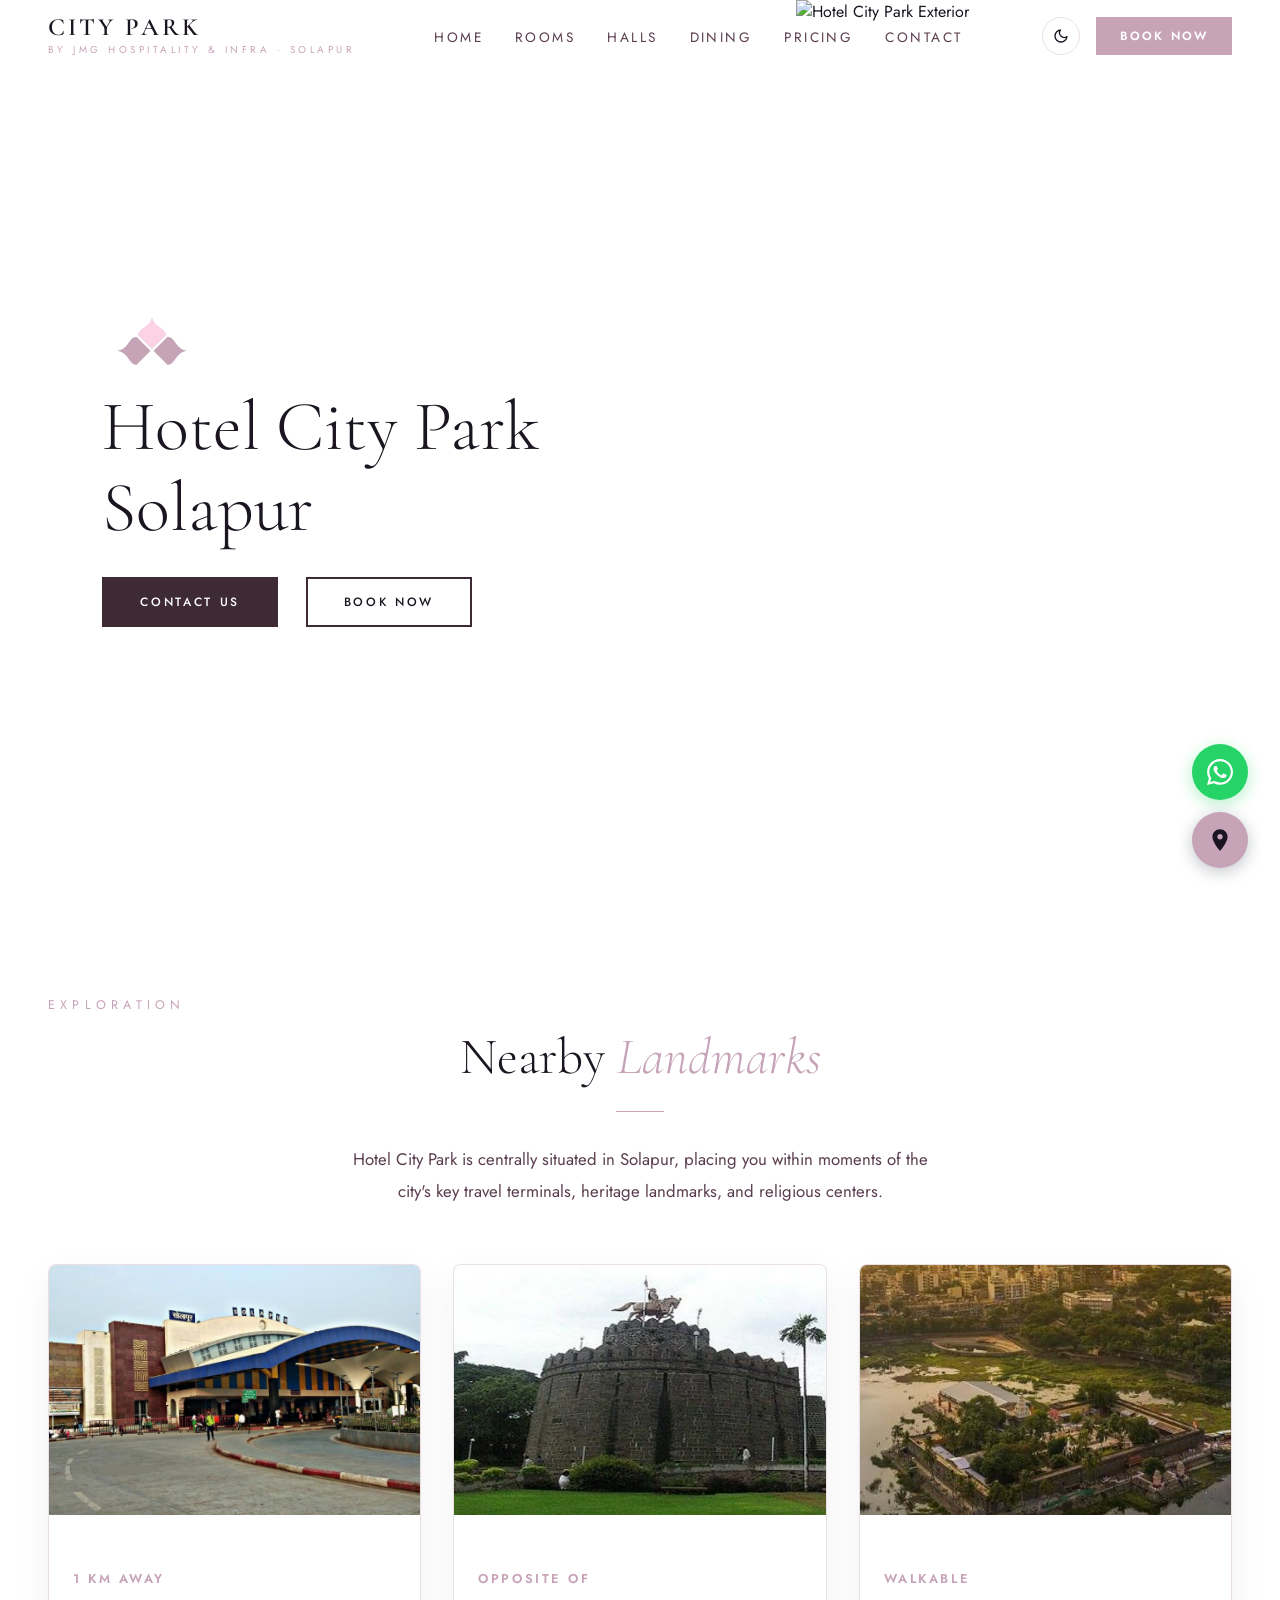
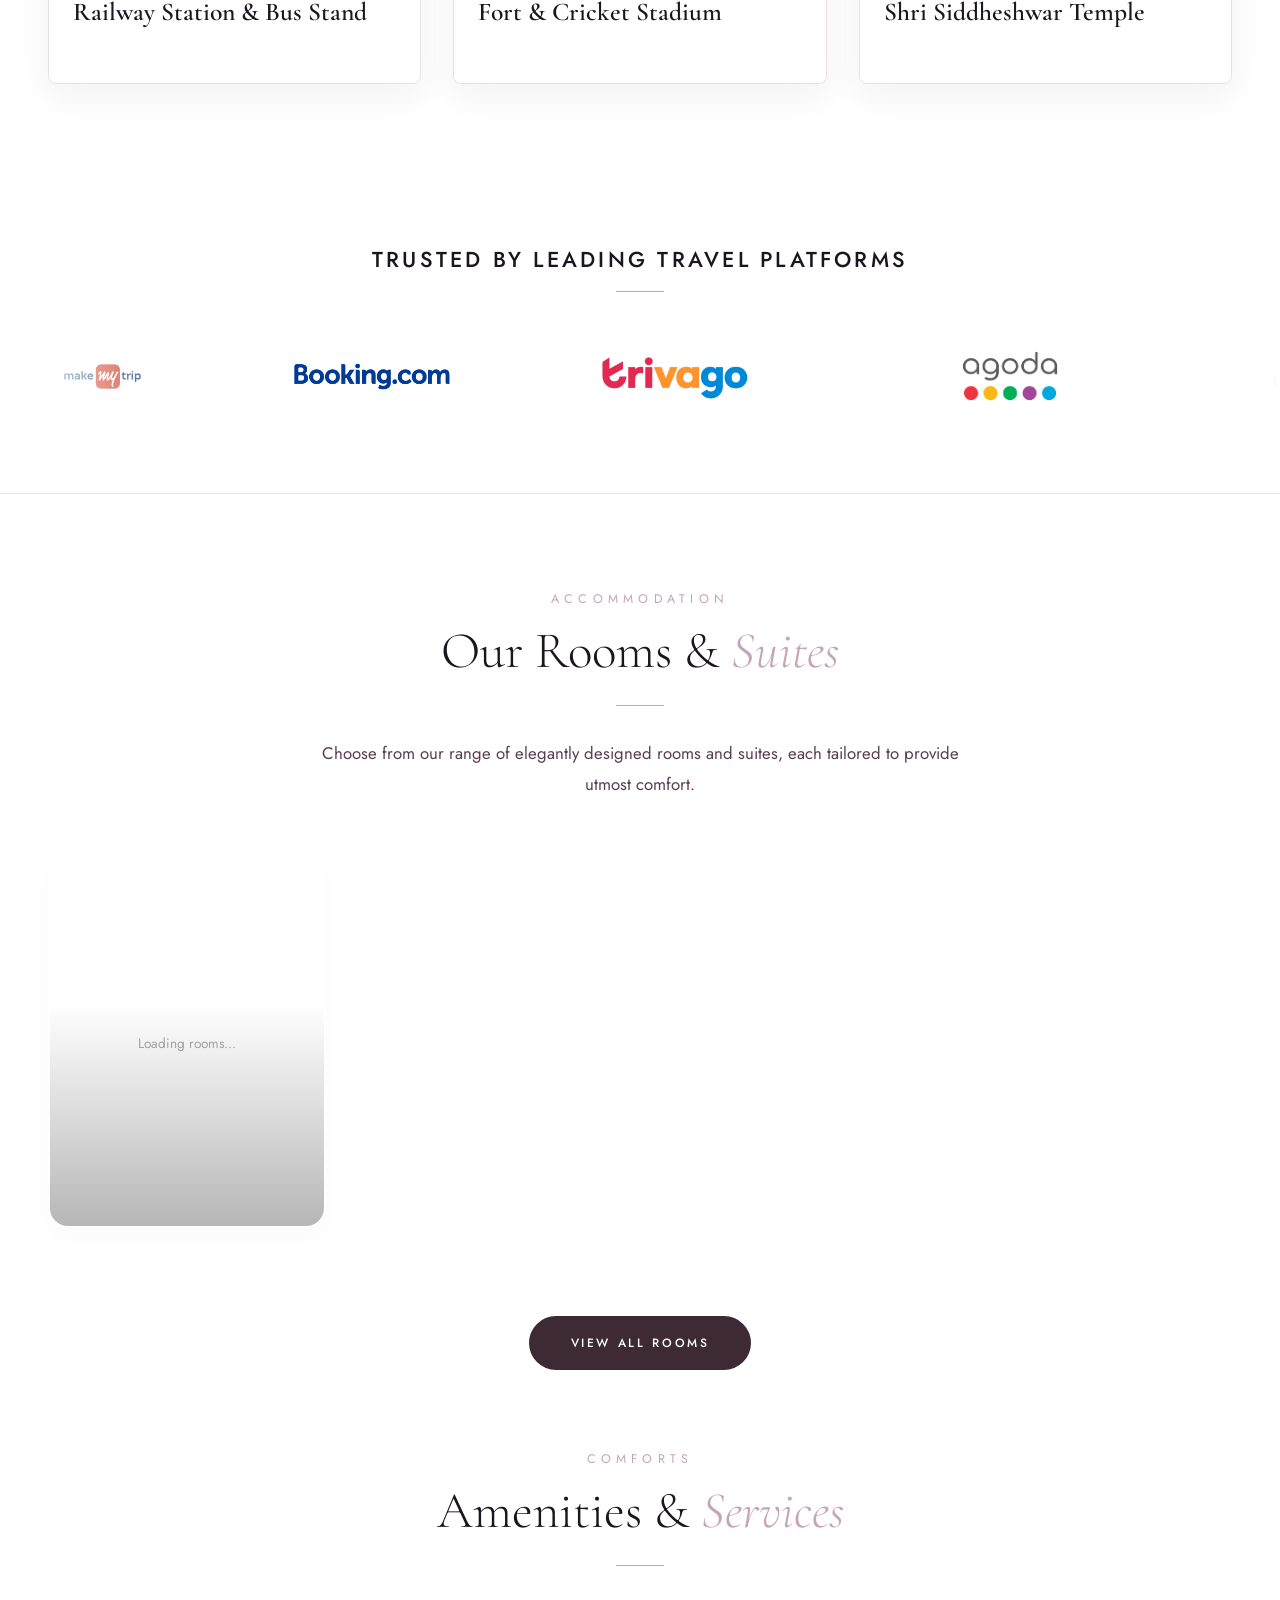
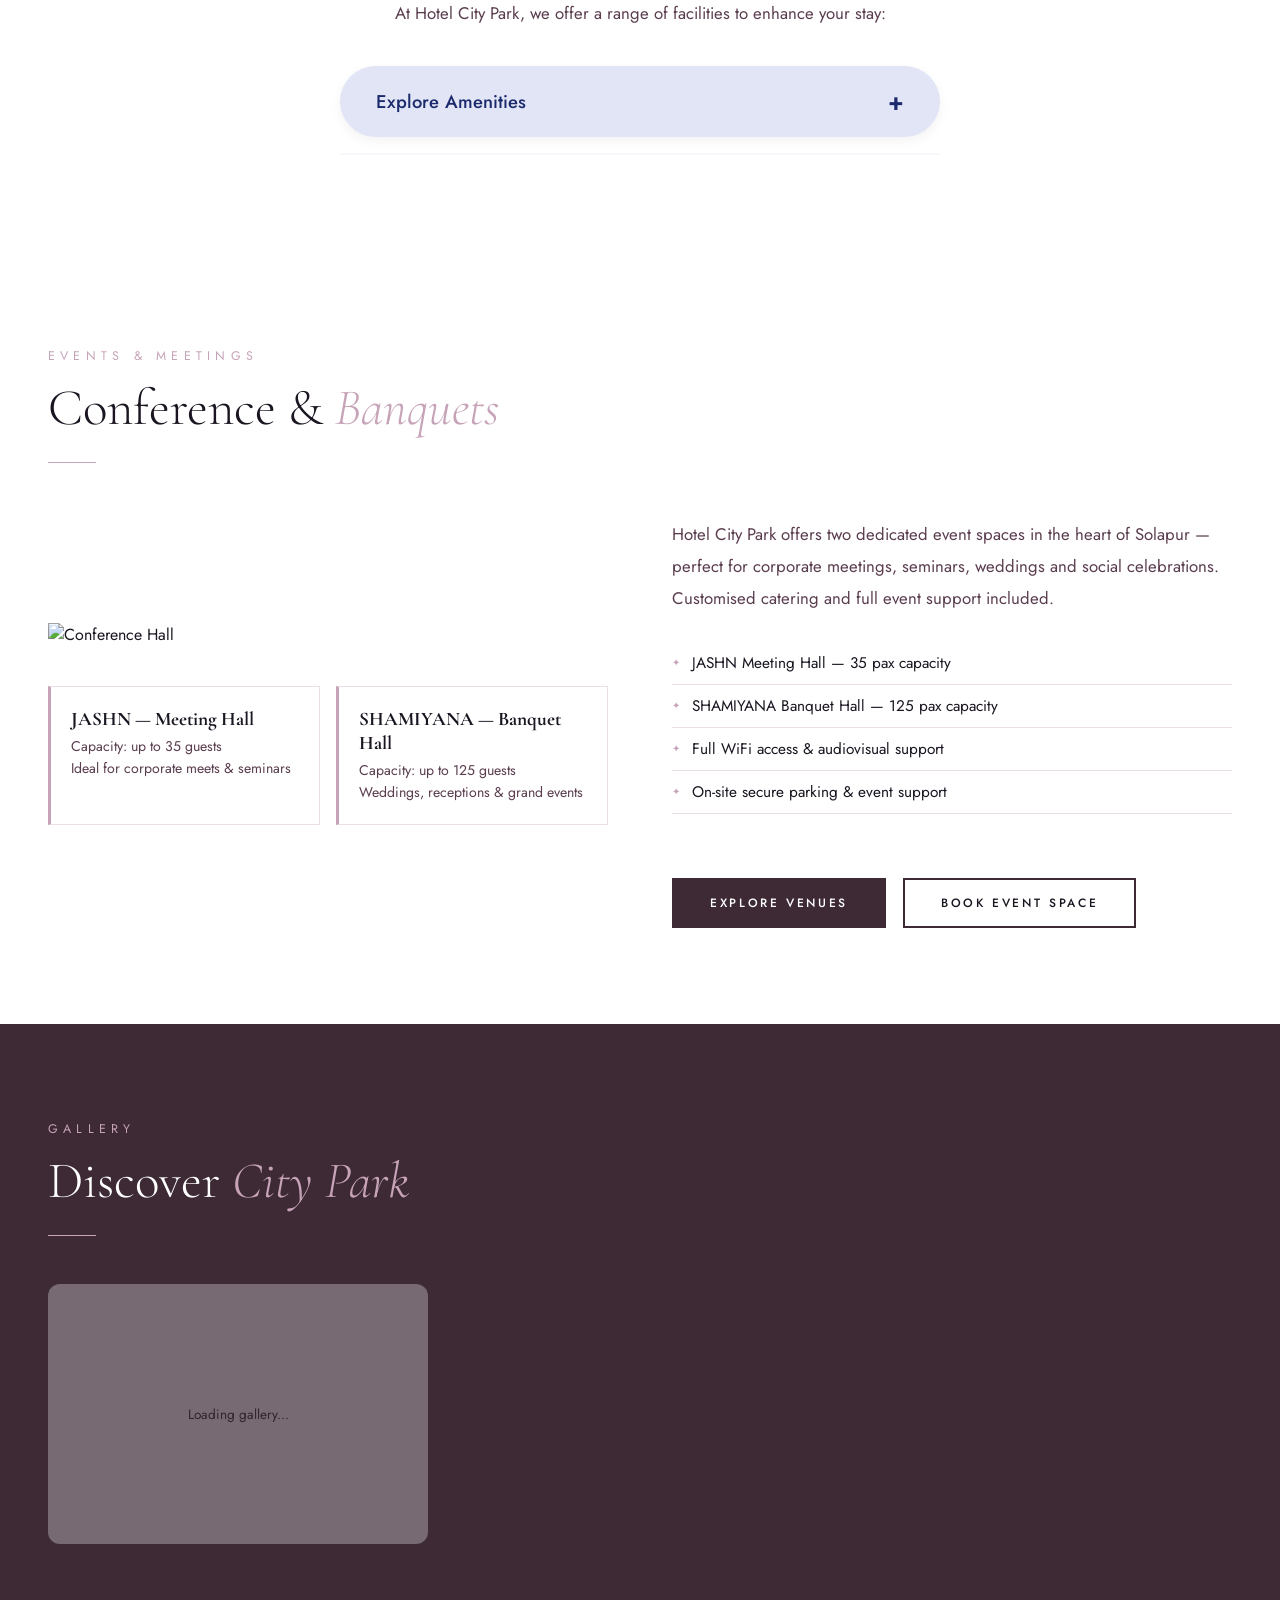
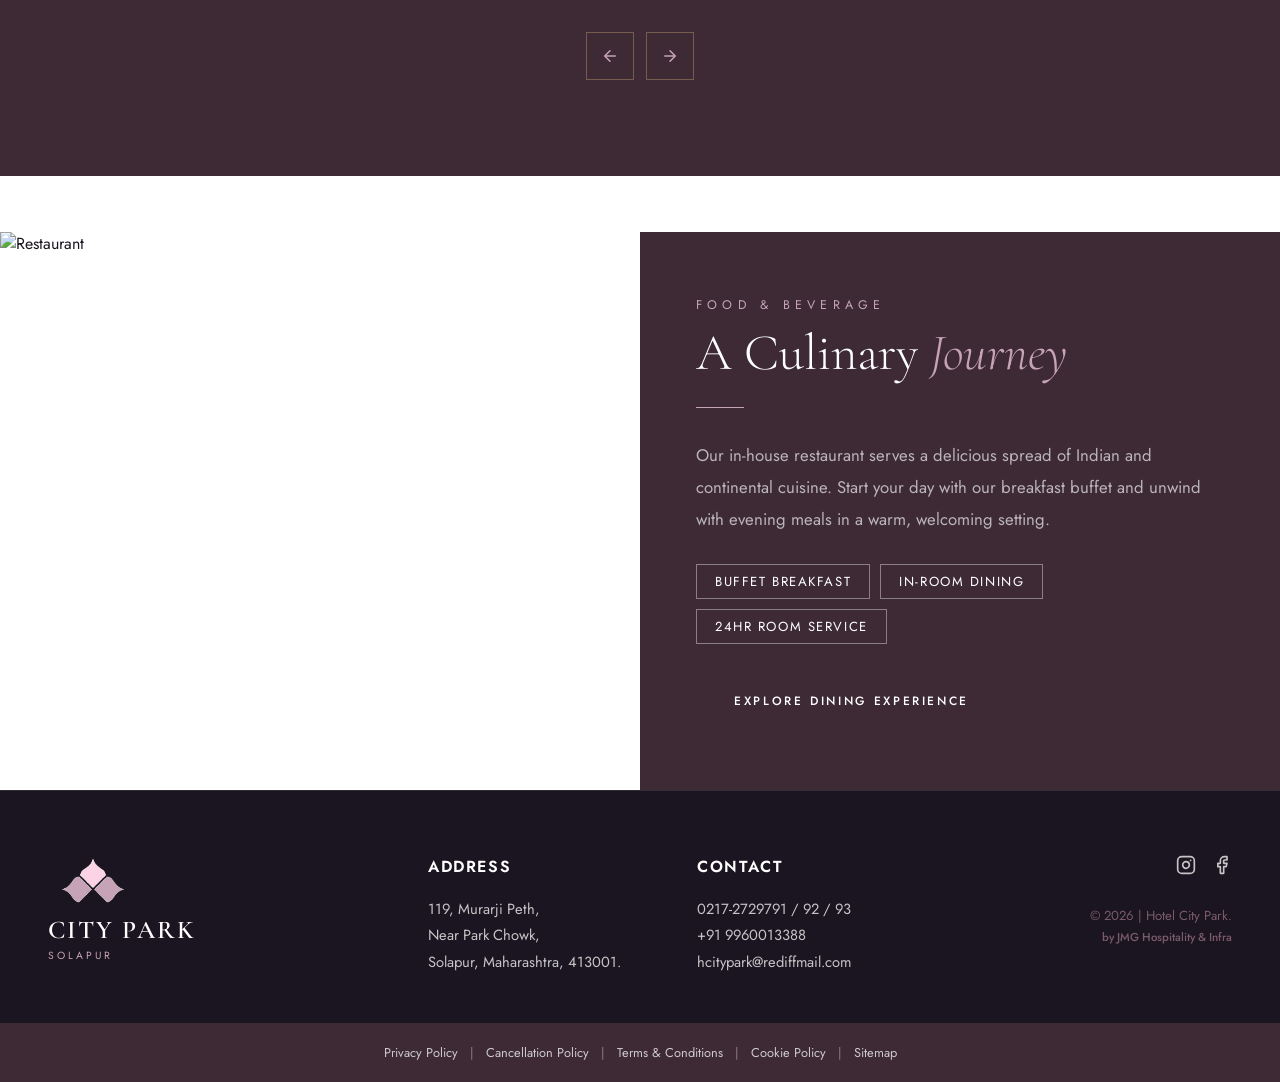
==== index.html @ d089fd65 "feat: user panel with swipe carousel, fixed aspect ratios, and 24h check-in policy" ====
<!DOCTYPE html>
<html lang="en">
<head>
<meta charset="UTF-8">
<meta name="viewport" content="width=device-width, initial-scale=1.0">
<title>Hotel City Park — Where Cozy Memory Lasts · Solapur</title>
<meta name="description" content="Welcome to Hotel City Park in Solapur. Located just 1km from Solapur Railway Station, opposite the Fort and Cricket Stadium. Premium rooms, banquets, and dining.">
<link href="https://fonts.googleapis.com/css2?family=Cormorant+Garamond:ital,wght@0,300;0,400;0,600;1,300;1,400&family=Jost:wght@300;400;500;600&display=swap" rel="stylesheet">
<link rel="stylesheet" href="style.css">
<meta name="theme-color" content="#9B3A6A">
<meta name="mobile-web-app-capable" content="yes">
<meta name="apple-mobile-web-app-capable" content="yes">
<meta name="apple-mobile-web-app-status-bar-style" content="black-translucent">
<meta name="apple-mobile-web-app-title" content="City Park">
<link rel="apple-touch-icon" href="logo.png">
<script>
  // Immediately set theme from localStorage (manual preference) or auto-detect based on time (7 PM to 5 AM dark mode)
  (function() {
    const savedTheme = localStorage.getItem('theme');
    if (savedTheme) {
      document.documentElement.setAttribute('data-theme', savedTheme);
    } else {
      const hour = new Date().getHours();
      const isNight = hour >= 19 || hour < 5;
      document.documentElement.setAttribute('data-theme', isNight ? 'dark' : 'light');
    }
  })();
</script>
</head>
<body>

<!-- PRELOADER -->
<div id="preloader">
  <div class="preloader-content">
    <h2 class="preloader-title">Welcome to Hotel City Park</h2>
    <div class="preloader-bar-wrap">
      <div class="preloader-bar" id="preloaderBar"></div>
    </div>
    <div class="preloader-percentage" id="preloaderPercentage">0%</div>
  </div>
</div>

<!-- NAVBAR -->
<nav id="navbar">
  <a href="index.html" class="nav-logo" id="logoLink">
    <span class="name">City Park</span>
    <span class="tag">by JMG Hospitality & Infra · Solapur</span>
  </a>
  <ul class="nav-links">
  <li><a href="index.html" id="navHome">Home</a></li>
  <li><a href="rooms.html" id="navRooms">Rooms</a></li>
  <li><a href="halls.html" id="navHalls">Halls</a></li>
  <li><a href="dining.html" id="navDining">Dining</a></li>
  <li><a href="pricing.html" id="navPricing">Pricing</a></li>
  <li><a href="contact.html" id="navContact">Contact</a></li>
</ul>
  <div style="display: flex; align-items: center;">
    <button id="themeToggle" class="theme-toggle-btn" aria-label="Toggle Theme">
      <svg class="sun-icon" viewBox="0 0 24 24" fill="none" stroke="currentColor" stroke-width="2" stroke-linecap="round" stroke-linejoin="round">
        <circle cx="12" cy="12" r="5"></circle>
        <line x1="12" y1="1" x2="12" y2="3"></line>
        <line x1="12" y1="21" x2="12" y2="23"></line>
        <line x1="4.22" y1="4.22" x2="5.64" y2="5.64"></line>
        <line x1="18.36" y1="18.36" x2="19.78" y2="19.78"></line>
        <line x1="1" y1="12" x2="3" y2="12"></line>
        <line x1="21" y1="12" x2="23" y2="12"></line>
        <line x1="4.22" y1="19.78" x2="5.64" y2="18.36"></line>
        <line x1="18.36" y1="5.64" x2="19.78" y2="4.22"></line>
      </svg>
      <svg class="moon-icon" viewBox="0 0 24 24" fill="none" stroke="currentColor" stroke-width="2" stroke-linecap="round" stroke-linejoin="round" style="display: none;">
        <path d="M21 12.79A9 9 0 1 1 11.21 3 7 7 0 0 0 21 12.79z"></path>
      </svg>
    </button>
    <a href="booking.html" class="nav-book" id="navBookBtn">Book Now</a>
  </div>
  <div class="hamburger" id="hamburger" onclick="toggleMobileMenu()">
    <span></span><span></span><span></span>
  </div>
</nav>

<!-- MOBILE MENU -->
<div class="mobile-menu" id="mobileMenu">
  <button class="mob-back" onclick="toggleMobileMenu()" aria-label="Close menu">
    <svg viewBox="0 0 24 24" fill="none" stroke="currentColor" stroke-width="2" stroke-linecap="round">
      <path d="M19 12H5M12 5l-7 7 7 7"/>
    </svg>
  </button>
  <a href="index.html" onclick="toggleMobileMenu()">Home</a>
  <a href="rooms.html" onclick="toggleMobileMenu()">Rooms</a>
  <a href="halls.html" onclick="toggleMobileMenu()">Halls & Banquets</a>
  <a href="rooms.html#amenities" onclick="toggleMobileMenu()">Amenities</a>
  <a href="dining.html" onclick="toggleMobileMenu()">Dining</a>

  <a href="contact.html" onclick="toggleMobileMenu()">Contact Info</a>
  <a href="booking.html" onclick="toggleMobileMenu();" style="color:var(--gold)">Book Now</a>
  
  <button id="mobileThemeToggle" class="theme-toggle-btn" aria-label="Toggle Theme" style="margin: 24px auto 0; border: 1px solid var(--border-color); color: var(--text-primary);">
    <svg class="sun-icon" viewBox="0 0 24 24" fill="none" stroke="currentColor" stroke-width="2" stroke-linecap="round" stroke-linejoin="round">
      <circle cx="12" cy="12" r="5"></circle>
      <line x1="12" y1="1" x2="12" y2="3"></line>
      <line x1="12" y1="21" x2="12" y2="23"></line>
      <line x1="4.22" y1="4.22" x2="5.64" y2="5.64"></line>
      <line x1="18.36" y1="18.36" x2="19.78" y2="19.78"></line>
      <line x1="1" y1="12" x2="3" y2="12"></line>
      <line x1="21" y1="12" x2="23" y2="12"></line>
      <line x1="4.22" y1="19.78" x2="5.64" y2="18.36"></line>
      <line x1="18.36" y1="5.64" x2="19.78" y2="4.22"></line>
    </svg>
    <svg class="moon-icon" viewBox="0 0 24 24" fill="none" stroke="currentColor" stroke-width="2" stroke-linecap="round" stroke-linejoin="round" style="display: none;">
      <path d="M21 12.79A9 9 0 1 1 11.21 3 7 7 0 0 0 21 12.79z"></path>
    </svg>
  </button>
</div>

<!-- HERO SPLIT -->
<section class="hero-split" id="home">
  <div class="hero-split-left">
    <div class="hero-split-content">
      <img src="logo.png" alt="Hotel City Park Logo" class="hero-logo-img">
      <h1 class="hero-title">Hotel City Park Solapur</h1>
      <div class="hero-mobile-img-wrap">
        <img id="heroMobileImage" src="cityparkday.png" alt="Hotel City Park Exterior" class="hero-mobile-img">
      </div>
      <div class="hero-split-actions">
        <a href="contact.html" class="btn-primary">Contact Us</a>
        <a href="booking.html" class="btn-outline">Book Now</a>
      </div>
    </div>
  </div>
  <div class="hero-split-right">
    <div class="hero-image-container">
      <img id="heroImage" src="cityparkday.png" alt="Hotel City Park Exterior" class="hero-img">
    </div>
  </div>
</section>

<!-- NEARBY LANDMARKS SECTION -->
<section class="section landmark-section" id="landmarks">
  <div class="section-inner">
    <p class="sec-label">Exploration</p>
    <h2 class="sec-title" style="text-align: center;">Nearby <em>Landmarks</em></h2>
    <div class="sec-divider" style="margin: 24px auto 32px;"></div>
    <p class="sec-desc" style="margin: 0 auto; text-align: center; max-width: 600px;">Hotel City Park is centrally situated in Solapur, placing you within moments of the city's key travel terminals, heritage landmarks, and religious centers.</p>
    
    <div class="slider-container">
      <div class="landmark-track" id="landmarkTrack">
        <!-- Card 1: Railway Station -->
        <div class="landmark-slide prev">
          <img src="railwaystation.jpg" alt="Solapur Railway Station & Bus Stand">
          <div class="landmark-info">
            <span class="landmark-distance">1 km away</span>
            <h3 class="landmark-title">Railway Station & Bus Stand</h3>
          </div>
        </div>
        
        <!-- Card 2: Fort & Cricket Stadium (Center Active) -->
        <div class="landmark-slide active">
          <img src="fort.jpg" alt="Solapur Fort & Cricket Stadium">
          <div class="landmark-info">
            <span class="landmark-distance">Opposite of</span>
            <h3 class="landmark-title">Fort & Cricket Stadium</h3>
          </div>
        </div>
        
        <!-- Card 3: Shri Siddheshwar Temple -->
        <div class="landmark-slide next">
          <img src="temple.jpg" alt="Shri Siddheshwar Temple">
          <div class="landmark-info">
            <span class="landmark-distance">Walkable</span>
            <h3 class="landmark-title">Shri Siddheshwar Temple</h3>
          </div>
        </div>
      </div>
    </div>
    
    <!-- Navigation Controls -->
    <div class="slider-controls">
      <button class="slider-control-btn" id="prevLandmark" aria-label="Previous Landmark">
        <svg viewBox="0 0 24 24"><path d="M15 19l-7-7 7-7"/></svg>
      </button>
      <button class="slider-control-btn" id="nextLandmark" aria-label="Next Landmark">
        <svg viewBox="0 0 24 24"><path d="M9 5l7 7-7 7"/></svg>
      </button>
    </div>
  </div>
</section>

<!-- HIGHLY RATED PLATFORMS MARQUEE -->
<section class="section ratings-section" style="background: var(--bg-primary); padding: 64px 0; border-bottom: 1px solid var(--border-color); overflow: hidden;">
  <div style="text-align: center; margin-bottom: 32px; padding: 0 24px;">
    <h2 style="font-family: 'Jost', sans-serif; font-size: 1.35rem; font-weight: 500; letter-spacing: 0.15em; text-transform: uppercase; color: var(--text-primary);">Trusted by Leading Travel Platforms</h2>
    <div style="width: 48px; height: 1px; background: var(--gold); margin: 16px auto 0;"></div>
  </div>
  
  <div class="logo-marquee">
    <div class="logo-marquee-track">
      <!-- Original Set -->
      <div class="logo-slide"><img src="makemytrip.png" alt="MakeMyTrip"></div>
      <div class="logo-slide"><img src="bookingcomlogo.jpg" alt="Booking.com"></div>
      <div class="logo-slide"><img src="Trivago.jpg" alt="Trivago"></div>
      <div class="logo-slide"><img src="agodalogo.jpg" alt="Agoda.com"></div>
      <div class="logo-slide"><img src="easemytriplogo.png" alt="EaseMyTrip"></div>
      <div class="logo-slide"><img src="Justdial.png" alt="JustDial"></div>
      <div class="logo-slide"><img src="tripadvisorlogo.jpg" alt="Trip Advisor"></div>
      <div class="logo-slide"><img src="guestreservationslogo.png" alt="Guest Reservations"></div>
      
      <!-- Duplicate Set for Seamless Loop -->
      <div class="logo-slide"><img src="makemytrip.png" alt="MakeMyTrip"></div>
      <div class="logo-slide"><img src="bookingcomlogo.jpg" alt="Booking.com"></div>
      <div class="logo-slide"><img src="Trivago.jpg" alt="Trivago"></div>
      <div class="logo-slide"><img src="agodalogo.jpg" alt="Agoda.com"></div>
      <div class="logo-slide"><img src="easemytriplogo.png" alt="EaseMyTrip"></div>
      <div class="logo-slide"><img src="Justdial.png" alt="JustDial"></div>
      <div class="logo-slide"><img src="tripadvisorlogo.jpg" alt="Trip Advisor"></div>
      <div class="logo-slide"><img src="guestreservationslogo.png" alt="Guest Reservations"></div>
    </div>
  </div>
</section>

<!-- ROOMS TEASER -->
<section class="section" id="rooms" style="background: var(--bg-secondary);">
  <div class="section-inner">
    <p class="sec-label" style="text-align: center;">Accommodation</p>
    <h2 class="sec-title" style="text-align: center;">Our Rooms & <em>Suites</em></h2>
    <div class="sec-divider" style="margin: 24px auto 32px;"></div>
    <p class="sec-desc" style="margin: 0 auto 56px; text-align: center; max-width: 650px;">Choose from our range of elegantly designed rooms and suites, each tailored to provide utmost comfort.</p>

    <div class="rooms-grid" id="homeRoomsGrid">
      <!-- loaded from Supabase via admin panel -->
      <div class="video-room-card" style="pointer-events:none;opacity:.4">
        <div class="video-room-card-inner" style="background:var(--bg-secondary);display:flex;align-items:center;justify-content:center">
          <div style="color:var(--text-muted);font-size:.85rem">Loading rooms...</div>
        </div>
      </div>
    </div>

    <!-- View All Button -->
    <div style="text-align: center; margin-top: 56px; margin-bottom: 72px;">
      <a href="rooms.html" class="btn-primary" id="viewRoomsBtn" style="border-radius: 50px; padding: 16px 40px;">View All Rooms</a>
    </div>

    <!-- AMENITIES & SERVICES ACCORDION -->
    <div class="amenities-accordion-wrap" style="margin-top: 80px;">
      <p class="sec-label" style="text-align: center;">Comforts</p>
      <h2 class="sec-title" style="text-align: center;">Amenities & <em>Services</em></h2>
      <div class="sec-divider" style="margin: 24px auto 32px;"></div>
      <p class="sec-desc" style="margin: 0 auto 36px; text-align: center; max-width: 600px;">At Hotel City Park, we offer a range of facilities to enhance your stay:</p>
      
      <!-- Accordion Pill Header -->
      <div class="amenities-accordion-header" id="amenitiesAccordionHeader">
        <span>Explore Amenities</span>
        <span class="accordion-icon" id="accordionIcon">+</span>
      </div>
      
      <!-- Accordion Expanded Panel -->
      <div class="amenities-accordion-panel" id="amenitiesAccordionPanel">
        <div class="amenities-list-grid">
          <div class="amenity-list-item">
            <span class="amenity-bullet">•</span> Free High-Speed Wi-Fi
          </div>
          <div class="amenity-list-item">
            <span class="amenity-bullet">•</span> Business Center & Meeting Rooms
          </div>
          <div class="amenity-list-item">
            <span class="amenity-bullet">•</span> In-Room Dining & Room Service
          </div>
          <div class="amenity-list-item">
            <span class="amenity-bullet">•</span> Concierge & Travel Desk
          </div>
          <div class="amenity-list-item">
            <span class="amenity-bullet">•</span> Valet & Secure Parking
          </div>
          <div class="amenity-list-item">
            <span class="amenity-bullet">•</span> Professional Laundry Service
          </div>
          <div class="amenity-list-item">
            <span class="amenity-bullet">•</span> Accessibility Features
          </div>
          <div class="amenity-list-item">
            <span class="amenity-bullet">•</span> Private Luxury Bathrooms
          </div>
        </div>
      </div>
    </div>

  </div>
</section>

<!-- CONFERENCE TEASER -->
<section class="section conference-section" id="conference">
  <div class="section-inner">
    <p class="sec-label">Events & Meetings</p>
    <h2 class="sec-title">Conference & <em>Banquets</em></h2>
    <div class="sec-divider"></div>
    <div class="conference-layout">
      <div class="conf-image-wrap">
        <img src="https://images.unsplash.com/photo-1587825140708-dfaf72ae4b04?w=900&q=80" alt="Conference Hall" loading="lazy">
        <div class="conf-cards">
          <div class="conf-card">
            <h4>JASHN — Meeting Hall</h4>
            <p>Capacity: up to 35 guests<br>Ideal for corporate meets & seminars</p>
          </div>
          <div class="conf-card">
            <h4>SHAMIYANA — Banquet Hall</h4>
            <p>Capacity: up to 125 guests<br>Weddings, receptions & grand events</p>
          </div>
        </div>
      </div>
      <div>
        <p class="sec-desc">Hotel City Park offers two dedicated event spaces in the heart of Solapur — perfect for corporate meetings, seminars, weddings and social celebrations. Customised catering and full event support included.</p>
        <ul class="conf-features" style="margin-bottom: 32px;">
          <li>JASHN Meeting Hall — 35 pax capacity</li>
          <li>SHAMIYANA Banquet Hall — 125 pax capacity</li>
          <li>Full WiFi access & audiovisual support</li>
          <li>On-site secure parking & event support</li>
        </ul>
        <a href="halls.html" class="btn-primary" id="exploreVenuesBtn">Explore Venues</a>
        <a href="halls.html" class="btn-outline" id="bookEventBtn">Book Event Space</a>
      </div>
    </div>
  </div>
</section>

<!-- AMENITIES SHIFTED TO ACCORDION UNDER ROOMS -->

<!-- GALLERY -->
<section class="gallery-section" id="gallery">
  <div class="gallery-header">
    <p class="sec-label">Gallery</p>
    <h2 class="sec-title">Discover <em>City Park</em></h2>
    <div class="sec-divider"></div>
  </div>
  <div class="gallery-scroll-wrap">
    <div class="gallery-track" id="galleryTrack">
      <!-- loaded dynamically from Supabase gallery table -->
      <div class="gal-item" style="opacity:.3">
        <div style="width:380px;height:260px;background:var(--bg-secondary);border-radius:12px;display:flex;align-items:center;justify-content:center;color:var(--text-muted);font-size:.85rem">Loading gallery...</div>
      </div>
    </div>
    <div class="gallery-arrows">
      <button class="gal-arrow" onclick="scrollGallery(-1)" aria-label="Previous">
        <svg viewBox="0 0 24 24" fill="none" stroke="currentColor" stroke-width="2" stroke-linecap="round"><path d="M19 12H5M12 5l-7 7 7 7"/></svg>
      </button>
      <button class="gal-arrow" onclick="scrollGallery(1)" aria-label="Next">
        <svg viewBox="0 0 24 24" fill="none" stroke="currentColor" stroke-width="2" stroke-linecap="round"><path d="M5 12h14M12 5l7 7-7 7"/></svg>
      </button>
    </div>
  </div>
</section>

<!-- DINING TEASER -->
<section id="dining">
  <div class="dining-layout">
    <div class="dining-img">
      <img src="https://images.unsplash.com/photo-1414235077428-338989a2e8c0?w=900&q=80" alt="Restaurant" loading="lazy">
    </div>
    <div class="dining-content">
      <p class="sec-label">Food & Beverage</p>
      <h2 class="sec-title">A Culinary <em>Journey</em></h2>
      <div class="sec-divider"></div>
      <p class="sec-desc">Our in-house restaurant serves a delicious spread of Indian and continental cuisine. Start your day with our breakfast buffet and unwind with evening meals in a warm, welcoming setting.</p>
      <div class="dining-tags">
        <span class="dining-tag">Buffet Breakfast</span>
        <span class="dining-tag">In-Room Dining</span>
        <span class="dining-tag">24hr Room Service</span>
      </div>
      <a href="dining.html" class="btn-primary" style="margin-top:32px;" id="exploreDiningBtn">Explore Dining Experience</a>
    </div>
  </div>
</section>



<!-- FOOTER -->
<!-- FOOTER -->
<footer>
  <div class="footer-container">
    <div class="footer-row-main">
      <!-- Logo Column -->
      <div class="footer-brand-col">
        <img src="logo.png" alt="Hotel City Park Logo" class="footer-logo-img">
        <span class="footer-logo-name">City Park</span>
        <span class="footer-logo-tag">SOLAPUR</span>
      </div>
      
      <!-- Address Column -->
      <div class="footer-info-col">
        <h3>Address</h3>
        <p>119, Murarji Peth,<br>Near Park Chowk,<br>Solapur, Maharashtra, 413001.</p>
      </div>
      
      <!-- Contact Column -->
      <div class="footer-info-col">
        <h3>Contact</h3>
        <p>
          <a href="tel:02172729791">0217-2729791 / 92 / 93</a><br>
          <a href="tel:+919960013388">+91 9960013388</a><br>
          <a href="mailto:hcitypark@rediffmail.com">hcitypark@rediffmail.com</a>
        </p>
      </div>
      
      <!-- Right/Social Column -->
      <div class="footer-right-col">
        <div class="footer-social-icons">
          <a href="https://www.instagram.com/hotelcityparksolapur?igsh=MXNwM3JnaHRsOGc4cQ==" target="_blank" rel="noopener noreferrer" aria-label="Instagram">
            <svg viewBox="0 0 24 24" fill="none" stroke="currentColor" stroke-width="2" stroke-linecap="round" stroke-linejoin="round"><rect x="2" y="2" width="20" height="20" rx="5" ry="5"></rect><path d="M16 11.37A4 4 0 1 1 12.63 8 4 4 0 0 1 16 11.37z"></path><line x1="17.5" y1="6.5" x2="17.51" y2="6.5"></line></svg>
          </a>
          <a href="#" aria-label="Facebook">
            <svg viewBox="0 0 24 24" fill="none" stroke="currentColor" stroke-width="2" stroke-linecap="round" stroke-linejoin="round"><path d="M18 2h-3a5 5 0 0 0-5 5v3H7v4h3v8h4v-8h3l1-4h-4V7a1 1 0 0 1 1-1h3z"></path></svg>
          </a>
        </div>
        <div class="footer-copyright">
          © 2026 | Hotel City Park.<br>
          <span style="font-size: 0.72rem; color: var(--muted); font-weight: 500;">by JMG Hospitality & Infra</span>
        </div>
      </div>
    </div>
  </div>
  
  <!-- Bottom Strip -->
  <div class="footer-strip">
    <div class="footer-strip-links">
      <a href="#">Privacy Policy</a> | 
      <a href="pricing.html#pricing-details">Cancellation Policy</a> | 
      <a href="#">Terms & Conditions</a> | 
      <a href="#">Cookie Policy</a> | 
      <a href="#">Sitemap</a>
    </div>
  </div>
</footer>

<script>
  // â”€â”€ PRELOADER IMAGE TRACKING â”€â”€
  document.addEventListener("DOMContentLoaded", () => {
    const images = [];
    
    // 1. Grab slide background images (from style rules or inline, here slide-1..4 are computed)
    const slides = document.querySelectorAll('.hero-slide');
    slides.forEach(slide => {
      const style = window.getComputedStyle(slide);
      const bg = style.backgroundImage;
      if (bg && bg !== 'none') {
        const url = bg.replace(/url\(['"]?(.*?)['"]?\)/, '$1');
        images.push(url);
      }
    });

    // 2. Grab standard HTML images
    const imgTags = document.querySelectorAll('img');
    imgTags.forEach(img => {
      if (img.src) {
        images.push(img.src);
      }
    });

    // Unique list
    const uniqueImages = [...new Set(images)];
    const total = uniqueImages.length;
    let loaded = 0;
    
    const preloader = document.getElementById('preloader');
    const bar = document.getElementById('preloaderBar');
    const percentText = document.getElementById('preloaderPercentage');

    function updateProgress() {
      loaded++;
      const percentage = Math.min(Math.round((loaded / total) * 100), 100);
      bar.style.width = `${percentage}%`;
      percentText.textContent = `${percentage}%`;

      if (loaded >= total) {
        finishLoading();
      }
    }

    function finishLoading() {
      bar.style.width = '100%';
      percentText.textContent = '100%';
      setTimeout(() => {
        preloader.classList.add('fade-out');
        // Trigger hero content animation
        const heroContent = document.querySelector('.hero-content');
        if (heroContent) {
          heroContent.style.opacity = '1';
          heroContent.style.transform = 'translateY(0)';
          heroContent.style.transition = 'opacity 1s ease 0.2s, transform 1s ease 0.2s';
        }
      }, 400);
    }

    if (total === 0) {
      finishLoading();
    } else {
      uniqueImages.forEach(src => {
        const img = new Image();
        img.onload = updateProgress;
        img.onerror = updateProgress; // count failed images to prevent blocking
        img.src = src;
      });
    }

    // Fallback in case of slow connections
    setTimeout(() => {
      if (!preloader.classList.contains('fade-out')) {
        finishLoading();
      }
    }, 5000);
  });

  // â”€â”€ GALLERY SCROLL â”€â”€
  function scrollGallery(dir) {
    const track = document.getElementById('galleryTrack');
    const firstItem = track ? track.querySelector('.gal-item') : null;
    const scrollAmount = firstItem ? firstItem.offsetWidth + 12 : 440;
    if (track) {
      track.scrollBy({ left: dir * scrollAmount, behavior: 'smooth' });
    }
  }

  // â”€â”€ NAVBAR SCROLL â”€â”€
  window.addEventListener('scroll', () => {
    document.getElementById('navbar').classList.toggle('scrolled', window.scrollY > 60);
  });

  // â”€â”€ 3D LANDMARK SLIDER â”€â”€
  let activeIndex = 1; // Center slide initially
  const landmarkSlides = document.querySelectorAll('.landmark-slide');
  let autoRotateInterval;

  function updateSlider() {
    landmarkSlides.forEach((slide, index) => {
      if (window.innerWidth <= 768) {
        slide.classList.remove('active', 'prev', 'next', 'hidden');
        if (index === activeIndex) {
          slide.classList.add('active');
        } else if (index === (activeIndex - 1 + landmarkSlides.length) % landmarkSlides.length) {
          slide.classList.add('prev');
        } else if (index === (activeIndex + 1) % landmarkSlides.length) {
          slide.classList.add('next');
        } else {
          slide.classList.add('hidden');
        }
      } else {
        slide.classList.remove('active', 'prev', 'next', 'hidden');
      }
    });
  }

  function startAutoRotate() {
    stopAutoRotate();
    autoRotateInterval = setInterval(() => {
      if (window.innerWidth <= 768) {
        activeIndex = (activeIndex + 1) % landmarkSlides.length;
        updateSlider();
      }
    }, 2000);
  }

  function stopAutoRotate() {
    if (autoRotateInterval) {
      clearInterval(autoRotateInterval);
    }
  }

  landmarkSlides.forEach((slide, index) => {
    slide.addEventListener('click', () => {
      if (window.innerWidth <= 768) {
        activeIndex = index;
        updateSlider();
        startAutoRotate(); // Reset interval on click
      }
    });
  });

  const prevBtn = document.getElementById('prevLandmark');
  const nextBtn = document.getElementById('nextLandmark');
  
  if (prevBtn) {
    prevBtn.addEventListener('click', () => {
      activeIndex = (activeIndex - 1 + landmarkSlides.length) % landmarkSlides.length;
      updateSlider();
      startAutoRotate(); // Reset interval on click
    });
  }

  if (nextBtn) {
    nextBtn.addEventListener('click', () => {
      activeIndex = (activeIndex + 1) % landmarkSlides.length;
      updateSlider();
      startAutoRotate(); // Reset interval on click
    });
  }

  window.addEventListener('resize', () => {
    updateSlider();
    if (window.innerWidth <= 768) {
      startAutoRotate();
    } else {
      stopAutoRotate();
    }
  });

  updateSlider();
  if (window.innerWidth <= 768) {
    startAutoRotate();
  }

  // â”€â”€ MOBILE MENU â”€â”€
  function toggleMobileMenu() {
    document.getElementById('mobileMenu').classList.toggle('open');
  }

  // â”€â”€ SCROLL REVEAL (IN AND OUT) â”€â”€
  const revealObserver = new IntersectionObserver((entries) => {
    entries.forEach(entry => {
      if (entry.isIntersecting) {
        entry.target.classList.add('visible');
      } else {
        // Remove class when scrolling out of view, so it animate out again
        entry.target.classList.remove('visible');
      }
    });
  }, { 
    threshold: 0.08,
    rootMargin: '0px 0px -40px 0px'
  });

  document.querySelectorAll('.scroll-reveal-card').forEach(el => {
    revealObserver.observe(el);
  });

  // â”€â”€ OTHER SCROLL REVEALS â”€â”€
  const generalObserver = new IntersectionObserver((entries) => {
    entries.forEach(e => {
      if (e.isIntersecting) {
        e.target.style.opacity = '1';
        e.target.style.transform = 'translateY(0)';
      }
    });
  }, { threshold: 0.12 });

  document.querySelectorAll('.testimonial-card, .landmark-slide').forEach(el => {
    el.style.opacity = '0';
    el.style.transform = 'translateY(28px)';
    el.style.transition = 'opacity 0.6s ease, transform 0.6s ease';
    generalObserver.observe(el);
  });

  // â”€â”€ AMENITIES ACCORDION â”€â”€
  const accordionHeader = document.getElementById('amenitiesAccordionHeader');
  const accordionPanel = document.getElementById('amenitiesAccordionPanel');
  const accordionIcon = document.getElementById('accordionIcon');

  if (accordionHeader && accordionPanel && accordionIcon) {
    accordionHeader.addEventListener('click', () => {
      const isOpen = accordionPanel.classList.toggle('open');
      if (isOpen) {
        accordionIcon.textContent = '-';
        accordionPanel.style.maxHeight = accordionPanel.scrollHeight + 'px';
      } else {
        accordionIcon.textContent = '+';
        accordionPanel.style.maxHeight = '0';
      }
    });
  }
</script>

<script src="theme.js"></script>

<!-- FLOATING CALL & MAP BUTTONS -->
<a href="https://wa.me/919960013388?text=Hello%20Hotel%20City%20Park%2C%20I%20would%20like%20to%20inquire%20about%20your%20services." target="_blank" rel="noopener" class="floating-call-btn" aria-label="Chat on WhatsApp" style="background:#25D366">
  <svg viewBox="0 0 24 24" fill="currentColor" width="22" height="22">
    <path d="M17.472 14.382c-.297-.149-1.758-.867-2.03-.967-.273-.099-.471-.148-.67.15-.197.297-.767.966-.94 1.164-.173.199-.347.223-.644.075-.297-.15-1.255-.463-2.39-1.475-.883-.788-1.48-1.761-1.653-2.059-.173-.297-.018-.458.13-.606.134-.133.298-.347.446-.52.149-.174.198-.298.298-.497.099-.198.05-.371-.025-.52-.075-.149-.669-1.612-.916-2.207-.242-.579-.487-.5-.669-.51-.173-.008-.371-.01-.57-.01-.198 0-.52.074-.792.372-.272.297-1.04 1.016-1.04 2.479 0 1.462 1.065 2.875 1.213 3.074.149.198 2.096 3.2 5.077 4.487.709.306 1.262.489 1.694.625.712.227 1.36.195 1.871.118.571-.085 1.758-.719 2.006-1.413.248-.694.248-1.289.173-1.413-.074-.124-.272-.198-.57-.347m-5.421 7.403h-.004a9.87 9.87 0 01-5.031-1.378l-.361-.214-3.741.982.998-3.648-.235-.374a9.86 9.86 0 01-1.51-5.26c.001-5.45 4.436-9.884 9.888-9.884 2.64 0 5.122 1.03 6.988 2.898a9.825 9.825 0 012.893 6.994c-.003 5.45-4.437 9.884-9.885 9.884m8.413-18.297A11.815 11.815 0 0012.05 0C5.495 0 .16 5.335.157 11.892c0 2.096.547 4.142 1.588 5.945L.057 24l6.305-1.654a11.882 11.882 0 005.683 1.448h.005c6.554 0 11.89-5.335 11.893-11.893a11.821 11.821 0 00-3.48-8.413z"/>
  </svg>
</a>
<a href="https://maps.app.goo.gl/NY7Gox9tMCJ6neS7A" target="_blank" rel="noopener" class="floating-map-btn" aria-label="Open Google Maps Location">
  <svg viewBox="0 0 24 24" fill="currentColor">
    <path d="M12 2C8.13 2 5 5.13 5 9c0 5.25 7 13 7 13s7-7.75 7-13c0-3.87-3.13-7-7-7zm0 9.5c-1.38 0-2.5-1.12-2.5-2.5s1.12-2.5 2.5-2.5 2.5 1.12 2.5 2.5-1.12 2.5-2.5 2.5z"/>
  </svg>
</a>

<!-- Supabase dynamic gallery + rooms loader -->
<script src="https://cdn.jsdelivr.net/npm/@supabase/supabase-js@2"></script>
<script>
(async function() {
  const _sb = supabase.createClient(
    'https://szjwhimdvugqdlotxmwe.supabase.co',
    'eyJhbGciOiJIUzI1NiIsInR5cCI6IkpXVCJ9.eyJpc3MiOiJzdXBhYmFzZSIsInJlZiI6InN6andoaW1kdnVncWRsb3R4bXdlIiwicm9sZSI6ImFub24iLCJpYXQiOjE3ODMyNDQwODUsImV4cCI6MjA5ODgyMDA4NX0.mxrtIFySdhHlzTZGdoA5PNIznQSJCKY6ojCyWmzoIno'
  );

  const sparkle = `<div class="video-room-sparkle"><svg viewBox="0 0 24 24" fill="currentColor"><path d="M12 2L14.8 9.2L22 12L14.8 14.8L12 22L9.2 14.8L2 12L9.2 9.2L12 2Z"/></svg></div>`;

  // â”€â”€ Fallback room cards (shown if Supabase has no data yet) â”€â”€â”€â”€â”€â”€â”€â”€â”€â”€
  const FALLBACK_ROOMS = [
    { name:'Executive Room', img:'https://images.unsplash.com/photo-1631049307264-da0ec9d70304?w=800&q=80' },
    { name:'Deluxe Room',    img:'https://images.unsplash.com/photo-1582719478250-c89cae4dc85b?w=800&q=80' },
    { name:'Studio Room',   img:'https://images.unsplash.com/photo-1631049552057-403cdb8f0658?w=800&q=80' },
    { name:'Suite Room',    img:'https://images.unsplash.com/photo-1578683010236-d716f9a3f461?w=800&q=80' },
  ];

  function getFirstImage(imgStr) {
    if (!imgStr) return 'https://images.unsplash.com/photo-1631049307264-da0ec9d70304?w=800&q=80';
    if (typeof imgStr === 'string' && imgStr.trim().startsWith('[') && imgStr.trim().endsWith(']')) {
      try {
        const arr = JSON.parse(imgStr);
        return arr[0] || 'https://images.unsplash.com/photo-1631049307264-da0ec9d70304?w=800&q=80';
      } catch (e) {
        console.warn("Error parsing image JSON on home page", e);
      }
    }
    return imgStr;
  }

  // â”€â”€ Fallback gallery items â”€â”€â”€â”€â”€â”€â”€â”€â”€â”€â”€â”€â”€â”€â”€â”€â”€â”€â”€â”€â”€â”€â”€â”€â”€â”€â”€â”€â”€â”€â”€â”€â”€â”€â”€â”€â”€â”€â”€â”€â”€â”€â”€â”€
  const FALLBACK_GALLERY = [
    { url:'https://images.unsplash.com/photo-1566073771259-6a8506099945?w=900&q=80', caption:'Hotel Exterior' },
    { url:'https://images.unsplash.com/photo-1631049307264-da0ec9d70304?w=900&q=80', caption:'Deluxe Room' },
    { url:'https://images.unsplash.com/photo-1571003123894-1f0594d2b5d9?w=900&q=80', caption:'Rooftop Pool' },
    { url:'https://images.unsplash.com/photo-1414235077428-338989a2e8c0?w=900&q=80', caption:'Restaurant' },
    { url:'https://images.unsplash.com/photo-1587825140708-dfaf72ae4b04?w=900&q=80', caption:'Conference Centre' },
    { url:'https://images.unsplash.com/photo-1615460549969-36fa19521a4f?w=900&q=80', caption:'Wellness Spa' },
    { url:'https://images.unsplash.com/photo-1582719478250-c89cae4dc85b?w=900&q=80', caption:'Premium Suite' },
  ];

  function renderRoomCards(roomsArr) {
    const grid = document.getElementById('homeRoomsGrid');
    if (!grid) return;
    grid.innerHTML = roomsArr.map(r => `
      <div class="video-room-card" onclick="window.location.href='rooms.html'" style="cursor:pointer">
        <div class="video-room-card-inner" style="background-image:url('${getFirstImage(r.img)}');">
          <div class="video-room-vertical-text">${r.name}</div>
          ${sparkle}
        </div>
      </div>`).join('');
    // Re-observe new cards with the scroll-reveal observer (defined in main script)
    if (typeof revealObserver !== 'undefined') {
      grid.querySelectorAll('.video-room-card').forEach(el => {
        el.classList.add('scroll-reveal-card');
        revealObserver.observe(el);
      });
    }
  }

  function renderGalleryItems(items) {
    const track = document.getElementById('galleryTrack');
    if (!track) return;
    track.innerHTML = items.map(g => `
      <div class="gal-item">
        <img src="${g.url}" alt="${g.caption}" loading="lazy">
        <div class="gal-caption">${g.caption}</div>
      </div>`).join('');
  }

  // â”€â”€ Load Rooms from Supabase, fallback to hardcoded â”€â”€â”€â”€â”€â”€â”€â”€â”€â”€â”€â”€â”€â”€â”€â”€â”€
  async function loadRooms() {
    try {
      const { data, error } = await _sb
        .from('rooms').select('*').eq('status','Available')
        .order('id',{ascending:true}).limit(4);
      if (!error && data?.length) {
        renderRoomCards(data);
      } else {
        renderRoomCards(FALLBACK_ROOMS); // table not created yet or empty
      }
    } catch (e) {
      renderRoomCards(FALLBACK_ROOMS); // any network error â†’ show fallback
    }
  }

  // â”€â”€ Load Gallery from Supabase, fallback to hardcoded â”€â”€â”€â”€â”€â”€â”€â”€â”€â”€â”€â”€â”€â”€â”€
  async function loadGallery() {
    try {
      const { data, error } = await _sb
        .from('gallery').select('*').order('created_at',{ascending:false});
      if (!error && data?.length) {
        renderGalleryItems(data);
      } else {
        renderGalleryItems(FALLBACK_GALLERY);
      }
    } catch (e) {
      renderGalleryItems(FALLBACK_GALLERY);
    }
  }

  // â”€â”€ Fallback banquets (shown if Supabase has no data yet) â”€â”€â”€â”€â”€â”€â”€â”€â”€â”€
  const FALLBACK_BANQUETS = [
    { name: 'JASHN', type: 'Meeting Hall', capacity: 35, description: 'Ideal for corporate meets & seminars', features: ['JASHN Meeting Hall — 35 pax capacity', 'Full WiFi access & audiovisual support'], img: 'https://images.unsplash.com/photo-1587825140708-dfaf72ae4b04?w=800&q=80' },
    { name: 'SHAMIYANA', type: 'Banquet Hall', capacity: 125, description: 'Weddings, receptions & grand events', features: ['SHAMIYANA Banquet Hall — 125 pax capacity', 'On-site secure parking & event support'], img: 'https://images.unsplash.com/photo-1519167758481-83f550bb49b3?w=800&q=80' }
  ];

  function renderBanquets(banquetsArr) {
    const section = document.querySelector('#conference .conference-layout');
    if (!section) return;

    const mainImg = getFirstImage(banquetsArr[0]?.img) || 'https://images.unsplash.com/photo-1587825140708-dfaf72ae4b04?w=900&q=80';

    const cardsHTML = banquetsArr.slice(0, 2).map(b => `
      <div class="conf-card">
        <h4>${b.name} — ${b.type}</h4>
        <p>Capacity: up to ${b.capacity} guests<br>${b.description || ''}</p>
      </div>
    `).join('');

    let featuresHTML = '';
    banquetsArr.forEach(b => {
      const feats = Array.isArray(b.features) ? b.features : (b.features ? String(b.features).split(',').map(x=>x.trim()) : []);
      feats.forEach(f => {
        featuresHTML += `<li>${f}</li>`;
      });
    });

    if (!featuresHTML) {
      featuresHTML = `
        <li>JASHN Meeting Hall — 35 pax capacity</li>
        <li>SHAMIYANA Banquet Hall — 125 pax capacity</li>
        <li>Full WiFi access & audiovisual support</li>
        <li>On-site secure parking & event support</li>
      `;
    }

    section.innerHTML = `
      <div class="conf-image-wrap">
        <img src="${mainImg}" alt="Conference Venue" loading="lazy">
        <div class="conf-cards">${cardsHTML}</div>
      </div>
      <div>
        <p class="sec-desc">Hotel City Park offers dedicated event spaces in the heart of Solapur — perfect for corporate meetings, seminars, weddings and social celebrations. Customised catering and full event support included.</p>
        <ul class="conf-features" style="margin-bottom: 32px;">
          ${featuresHTML}
        </ul>
        <a href="halls.html" class="btn-primary" id="exploreVenuesBtn">Explore Event Spaces</a>
      </div>
    `;
  }

  async function loadBanquets() {
    try {
      const { data, error } = await _sb
        .from('banquets').select('*').order('id',{ascending:true});
      if (!error && data?.length) {
        renderBanquets(data);
      } else {
        renderBanquets(FALLBACK_BANQUETS);
      }
    } catch (e) {
      renderBanquets(FALLBACK_BANQUETS);
    }
  }

  // Run all in parallel
  await Promise.all([loadRooms(), loadGallery(), loadBanquets()]);
})();

</script>

<!-- PWA Service Worker only (no install banner) -->
<script>
(function() {
  if (location.protocol === 'file:') return;

  // Inject manifest link dynamically
  if (!document.querySelector('link[rel="manifest"]')) {
    const lnk = document.createElement('link');
    lnk.rel = 'manifest';
    lnk.href = './manifest.json';
    document.head.appendChild(lnk);
  }

  // Register service worker
  if ('serviceWorker' in navigator) {
    window.addEventListener('load', () => {
      navigator.serviceWorker.register('./sw.js', { scope: './' })
        .then(reg => console.log('[CityPark] SW registered:', reg.scope))
        .catch(err => console.warn('[CityPark] SW registration failed:', err));
    });
  }

  // Suppress install prompt — no install banner on customer site
  window.addEventListener('beforeinstallprompt', (e) => {
    e.preventDefault();
  });
})();
</script>

</body>
</html>
---- style.css ----
:root {
  /* Light Theme — 70% White / 20% Light Pink / 10% Dark Pink */
  --bg-primary: #ffffff;
  --bg-secondary: #ffffff;
  --bg-card: #ffffff;
  
  --text-primary: #1A1520;
  --text-secondary: #5A3D4E;
  --text-inverse: #ffffff;
  
  --gold: #C7A3B8;
  --gold-light: #D4B8CA;
  
  --border-color: rgba(199, 163, 184, 0.35);
  --shadow: rgba(60, 42, 53, 0.06);
  --nav-bg: rgba(255, 255, 255, 0.96);
  --footer-bg: #ffffff;
  
  /* Button Variables */
  --btn-bg: #C7A3B8;
  --btn-text: #ffffff;
  --btn-border: #C7A3B8;
  --btn-hover-bg: transparent;
  --btn-hover-text: #C7A3B8;
  --btn-hover-border: #C7A3B8;

  /* Legacy variables mappings for compatibility */
  --navy: #3D2A35;
  --navy2: #2E1F28;
  --cream: #ffffff;
  --cream2: #ffffff;
  --white: #ffffff;
  --text: #1A1520;
  --muted: #7A5A6C;
  --border: rgba(199, 163, 184, 0.35);
}

[data-theme="dark"] {
  /* Dark Theme — 70% Dark / 20% Dark / 10% Light Accent */
  --bg-primary: #1A1520;
  --bg-secondary: #251B22;
  --bg-card: #2D2029;
  
  --text-primary: #ffffff;
  --text-secondary: #BFA8B5;
  --text-inverse: #1A1520;
  
  --gold: #ffffff;
  --gold-light: #FDE8F0;
  
  --border-color: rgba(255, 255, 255, 0.15);
  --shadow: rgba(0, 0, 0, 0.3);
  --nav-bg: rgba(26, 21, 32, 0.96);
  --footer-bg: #15111A;
  
  /* Legacy variables mappings for compatibility in dark mode */
  --navy: #251B22;
  --navy2: #2D2029;
  --cream: #251B22;
  --cream2: #2D2029;
  --white: #1A1520;
  --text: #ffffff;
  --muted: #BFA8B5;
  --border: rgba(255, 255, 255, 0.15);
  
  /* Button Variables */
  --btn-bg: #ffffff;
  --btn-text: #1A1520;
  --btn-border: #ffffff;
  --btn-hover-bg: transparent;
  --btn-hover-text: #ffffff;
  --btn-hover-border: #ffffff;
}

/* Premium Dark Mode Button Overrides */
[data-theme="dark"] .btn-primary,
[data-theme="dark"] .form-submit-btn,
[data-theme="dark"] .type-btn.active,
[data-theme="dark"] .nav-book {
  background: var(--gold) !important;
  color: var(--bg-primary) !important;
  border-color: var(--gold) !important;
}
[data-theme="dark"] .btn-primary:hover,
[data-theme="dark"] .form-submit-btn:hover,
[data-theme="dark"] .nav-book:hover {
  background: var(--gold-light) !important;
  color: var(--bg-primary) !important;
  border-color: var(--gold-light) !important;
}
[data-theme="dark"] .btn-outline,
[data-theme="dark"] #bookNowTeaserBtn,
[data-theme="dark"] .contact-section .btn-outline {
  display: inline-block !important;
  visibility: visible !important;
  opacity: 1 !important;
  background: transparent !important;
  color: var(--gold) !important;
  border: 2px solid var(--gold) !important;
}
[data-theme="dark"] .btn-outline:hover,
[data-theme="dark"] #bookNowTeaserBtn:hover,
[data-theme="dark"] .contact-section .btn-outline:hover {
  background: var(--gold) !important;
  color: var(--bg-primary) !important;
  border-color: var(--gold) !important;
}

/* Mobile Hamburger Menu Book Now Button styling */
.mobile-menu a[href="booking.html"] {
  background: var(--gold) !important;
  color: var(--bg-primary) !important;
  padding: 12px 24px !important;
  text-align: center !important;
  margin: 18px 20px 0 !important;
  font-weight: 600 !important;
  display: block !important;
  text-transform: uppercase !important;
  letter-spacing: 0.15em !important;
  font-size: 0.8rem !important;
  border-radius: 4px !important;
  text-decoration: none !important;
  transition: all 0.2s !important;
}
.mobile-menu a[href="booking.html"]:hover {
  background: var(--gold-light) !important;
}


*, *::before, *::after { box-sizing: border-box; margin: 0; padding: 0; }

html { scroll-behavior: smooth; overflow-x: hidden; width: 100%; }

body {
  font-family: 'Jost', sans-serif;
  color: var(--text-primary);
  background-color: var(--bg-primary);
  overflow-x: hidden;
  width: 100%;
  min-width: 0;
  transition: background-color 0.3s ease, color 0.3s ease;
}

body.subpage-body {
  padding-top: 72px;
}

/* ── PRELOADER ── */
#preloader {
  position: fixed;
  inset: 0;
  background: var(--navy);
  z-index: 99999;
  display: flex;
  align-items: center;
  justify-content: center;
  transition: opacity 0.8s cubic-bezier(0.77, 0, 0.175, 1), visibility 0.8s;
  color: white;
}
#preloader.fade-out {
  opacity: 0;
  visibility: hidden;
  pointer-events: none;
}
.preloader-content {
  text-align: center;
  width: 90%;
  max-width: 480px;
}
.preloader-title {
  font-family: 'Cormorant Garamond', serif;
  font-size: 2.2rem;
  font-weight: 300;
  letter-spacing: 0.08em;
  color: var(--gold);
  margin-bottom: 24px;
  opacity: 0;
  transform: translateY(20px);
  animation: preloaderTextIn 0.8s ease forwards 0.2s;
}
@keyframes preloaderTextIn {
  to {
    opacity: 1;
    transform: translateY(0);
  }
}
.preloader-bar-wrap {
  width: 100%;
  height: 2px;
  background: rgba(201, 169, 110, 0.15);
  border-radius: 2px;
  overflow: hidden;
  margin-bottom: 12px;
}
.preloader-bar {
  width: 0%;
  height: 100%;
  background: var(--gold);
  transition: width 0.3s cubic-bezier(0.1, 0.8, 0.3, 1);
}
.preloader-percentage {
  font-size: 0.8rem;
  letter-spacing: 0.1em;
  color: rgba(255, 255, 255, 0.6);
}

/* ── NAVBAR ── */
nav {
  position: fixed; top: 0; left: 0; right: 0; z-index: 999;
  display: flex; align-items: center; justify-content: space-between;
  padding: 0 48px;
  height: 72px;
  background: transparent;
  transition: background 0.4s, box-shadow 0.4s;
}
nav.scrolled {
  background: var(--nav-bg);
  backdrop-filter: blur(18px) saturate(1.6);
  -webkit-backdrop-filter: blur(18px) saturate(1.6);
  border-bottom: 1px solid var(--border-color);
  box-shadow: 0 4px 32px var(--shadow);
}
nav.nav-subpage {
  background: var(--nav-bg);
  border-bottom: 1px solid var(--border-color);
  box-shadow: 0 4px 32px var(--shadow);
}
.nav-logo {
  display: flex; flex-direction: column; align-items: flex-start;
  text-decoration: none;
}
.nav-logo .name {
  font-family: 'Cormorant Garamond', serif;
  font-size: 1.55rem; font-weight: 600; letter-spacing: 0.12em;
  color: var(--text-primary); line-height: 1;
  text-transform: uppercase;
}
.nav-logo .tag {
  font-size: 0.62rem; letter-spacing: 0.35em; color: var(--gold);
  text-transform: uppercase; margin-top: 2px;
}
.nav-links {
  display: flex; gap: 32px; list-style: none;
}
.nav-links a {
  font-size: 0.85rem; letter-spacing: 0.18em; text-transform: uppercase;
  color: var(--text-secondary); text-decoration: none;
  transition: color 0.2s;
}
.nav-links a:hover { color: var(--gold); }

/* Theme Toggle Button styling */
.theme-toggle-btn {
  background: none;
  border: 1px solid var(--border-color);
  color: var(--text-primary);
  width: 38px;
  height: 38px;
  border-radius: 50%;
  cursor: pointer;
  display: flex;
  align-items: center;
  justify-content: center;
  transition: all 0.3s cubic-bezier(0.25, 0.8, 0.25, 1);
  margin-right: 16px;
  outline: none;
}
.theme-toggle-btn:hover {
  color: var(--gold);
  border-color: var(--gold);
  transform: scale(1.06);
}
.theme-toggle-btn svg {
  width: 16px;
  height: 16px;
  stroke: currentColor;
  display: block;
}

.nav-book {
  background: var(--gold); color: var(--text-inverse);
  padding: 10px 24px; border: none; cursor: pointer;
  font-family: 'Jost', sans-serif; font-size: 0.75rem;
  letter-spacing: 0.18em; text-transform: uppercase; font-weight: 600;
  transition: background 0.2s, transform 0.2s;
  text-decoration: none;
  display: inline-block;
}
.nav-book:hover { background: var(--gold-light); transform: translateY(-1px); }
.hamburger { display: none; flex-direction: column; gap: 5px; cursor: pointer; }
.hamburger span { display: block; width: 24px; height: 2px; background: var(--text-primary); transition: 0.3s; }

/* ── HERO SPLIT ── */
.hero-split {
  display: flex;
  min-height: 100vh;
  width: 100%;
  background: var(--bg-primary);
  color: var(--text-primary);
  overflow: hidden;
  position: relative;
}
.hero-split-left {
  flex: 1.1;
  display: flex;
  align-items: center;
  padding: 120px 8% 80px;
  background: var(--bg-primary);
}
.hero-split-content {
  max-width: 540px;
  width: 100%;
  animation: fadeUp 1s ease both;
}
@keyframes fadeUp {
  from { opacity: 0; transform: translateY(28px); }
  to   { opacity: 1; transform: translateY(0); }
}
.hero-logo-img {
  width: 100px;
  height: auto;
  margin-bottom: 20px;
  display: block;
}
@media (max-width: 768px) {
  .hero-logo-img {
    margin: 0 auto 20px;
  }
}
.hero-title {
  font-family: 'Cormorant Garamond', serif;
  font-size: clamp(2.5rem, 5.5vw, 4.5rem); font-weight: 300;
  line-height: 1.15; margin-bottom: 28px;
}
.hero-mobile-img-wrap {
  display: none; /* Hidden on desktop */
}
.hero-split-actions {
  display: flex;
  gap: 16px;
  flex-wrap: wrap;
}
.hero-split-actions .btn-primary, .hero-split-actions .btn-outline {
  margin-top: 0;
}
.hero-split-right {
  flex: 0.9;
  position: relative;
  background: var(--bg-secondary);
}
.hero-image-container {
  width: 100%;
  height: 100%;
  position: relative;
}
.hero-img {
  width: 100%;
  height: 100%;
  object-fit: cover;
  display: block;
}

@media (max-width: 1024px) {
  .hero-split {
    min-height: auto;
  }
}

@media (max-width: 768px) {
  .hero-split {
    display: block;
    padding: 110px 24px 64px;
    height: auto;
    min-height: auto;
  }
  .hero-split-left {
    display: block;
    padding: 0;
    width: 100%;
  }
  .hero-split-content {
    max-width: 100%;
    text-align: center;
    display: flex;
    flex-direction: column;
    align-items: center;
  }
  .hero-title {
    font-size: 2.2rem;
    margin-bottom: 24px;
    text-align: center;
    line-height: 1.25;
  }
  .hero-mobile-img-wrap {
    display: block;
    width: 100%;
    max-width: 420px;
    margin: 0 auto 28px;
    border-radius: 12px;
    overflow: hidden;
    box-shadow: 0 10px 30px var(--shadow);
    border: 1px solid var(--border-color);
  }
  .hero-mobile-img {
    width: 100%;
    height: auto;
    aspect-ratio: 3 / 4;
    object-fit: cover;
    display: block;
  }
  .hero-split-actions {
    justify-content: center;
    width: 100%;
  }
  .hero-split-right {
    display: none; /* Hide desktop image panel on mobile */
  }
}

/* ── SUBPAGE HERO ── */
.subpage-hero {
  position: relative; height: 40vh; min-height: 280px;
  width: 100%; display: flex; align-items: center; justify-content: center;
  overflow: hidden;
  background-size: cover; background-position: center;
}
.subpage-hero::after {
  content: ''; position: absolute; inset: 0;
  background: linear-gradient(180deg, rgba(13,27,42,0.6) 0%, rgba(13,27,42,0.85) 100%);
}
.subpage-hero-content {
  position: relative; z-index: 2; text-align: center; color: white;
  padding: 0 24px; max-width: 800px;
}

/* ── SECTION COMMONS ── */
.section { padding: 96px 48px; }
.section-inner { max-width: 1200px; margin: 0 auto; }
.sec-label {
  font-size: 0.78rem; letter-spacing: 0.42em; text-transform: uppercase;
  color: var(--gold); margin-bottom: 14px;
}
.sec-title {
  font-family: 'Cormorant Garamond', serif;
  font-size: clamp(2.2rem, 4vw, 3.4rem); font-weight: 300; line-height: 1.15;
  color: var(--text-primary);
}
.sec-title em { font-style: italic; color: var(--gold); }
.sec-divider {
  width: 48px; height: 1px; background: var(--gold);
  margin: 24px 0 32px;
}
.sec-desc {
  font-size: 1.05rem; line-height: 1.9; color: var(--muted);
  max-width: 600px;
}

/* ── 3D LANDMARK SLIDER ── */
.landmark-section {
  background-color: var(--bg-secondary);
  padding: 96px 48px;
  overflow: hidden;
  position: relative;
}
/* Mobile (default) 3D Slider container styles */
.slider-container {
  position: relative;
  width: 100%;
  max-width: 900px;
  margin: 48px auto 0;
  height: 460px;
  perspective: 1200px;
  display: flex;
  align-items: center;
  justify-content: center;
}
.landmark-track {
  position: relative;
  width: 100%;
  height: 100%;
  transform-style: preserve-3d;
  display: flex;
  align-items: center;
  justify-content: center;
}
.landmark-slide {
  position: absolute;
  width: 320px;
  height: 400px;
  background: var(--bg-card);
  border: 1px solid var(--border-color);
  border-radius: 8px;
  overflow: hidden;
  transition: all 0.75s cubic-bezier(0.175, 0.885, 0.32, 1.15);
  cursor: pointer;
  box-shadow: 0 12px 36px var(--shadow);
  display: flex;
  flex-direction: column;
}
.landmark-slide::after {
  content: '';
  position: absolute;
  inset: 0;
  background: linear-gradient(115deg, transparent 30%, rgba(255,255,255,0.06) 45%, rgba(255,255,255,0.15) 50%, rgba(255,255,255,0.06) 55%, transparent 70%);
  background-size: 250% 250%;
  background-position: 0% 0%;
  transition: background-position 0.9s cubic-bezier(0.25, 1, 0.33, 1);
  pointer-events: none;
  z-index: 15;
}
.landmark-slide.active::after {
  background-position: 100% 100%;
}
.landmark-slide img {
  width: 100%;
  height: 60%;
  object-fit: cover;
  display: block;
  transition: transform 0.85s cubic-bezier(0.175, 0.885, 0.32, 1.1);
}
.landmark-info {
  padding: 24px;
  flex-grow: 1;
  display: flex;
  flex-direction: column;
  justify-content: center;
  background: var(--bg-card);
  transition: transform 0.85s cubic-bezier(0.175, 0.885, 0.32, 1.1), background 0.75s;
}
.landmark-distance {
  font-size: 0.8rem;
  letter-spacing: 0.2em;
  text-transform: uppercase;
  color: var(--gold);
  margin-bottom: 8px;
  font-weight: 600;
}
.landmark-title {
  font-family: 'Cormorant Garamond', serif;
  font-size: 1.6rem;
  font-weight: 600;
  line-height: 1.25;
  color: var(--text-primary);
}

/* 3D Slide States for Mobile view */
.landmark-slide.active {
  transform: translate3d(0, 0, 100px) rotateY(0deg);
  opacity: 1;
  z-index: 10;
  pointer-events: auto;
}
.landmark-slide.prev {
  transform: translate3d(-250px, 0, -50px) rotateY(28deg);
  opacity: 0.6;
  z-index: 5;
  pointer-events: auto;
}
.landmark-slide.next {
  transform: translate3d(250px, 0, -50px) rotateY(-28deg);
  opacity: 0.6;
  z-index: 5;
  pointer-events: auto;
}
.landmark-slide.hidden {
  opacity: 0;
  visibility: hidden;
  pointer-events: none;
  transform: translate3d(0, 0, -200px);
}

.slider-controls {
  display: flex;
  justify-content: center;
  align-items: center;
  gap: 20px;
  margin-top: 28px;
}
.slider-control-btn {
  width: 46px;
  height: 46px;
  border: 1px solid var(--border-color);
  background: var(--bg-card);
  color: var(--text-primary);
  border-radius: 50%;
  cursor: pointer;
  display: flex;
  align-items: center;
  justify-content: center;
  transition: all 0.3s ease;
}
.slider-control-btn:hover {
  background: var(--gold);
  color: var(--bg-primary);
  border-color: var(--gold);
  transform: scale(1.05);
}
.slider-control-btn svg {
  width: 18px;
  height: 18px;
  stroke: currentColor;
  stroke-width: 2.2;
  fill: none;
}

/* PC Grid View overrides for large screens */
@media (min-width: 769px) {
  .slider-container {
    height: auto;
    perspective: none;
    display: block;
    margin-top: 56px;
    max-width: 1200px;
  }
  .landmark-track {
    display: grid;
    grid-template-columns: repeat(3, 1fr);
    gap: 32px;
    transform-style: flat;
    height: auto;
  }
  .landmark-slide {
    position: relative;
    width: 100%;
    height: 420px;
    margin: 0;
    transform: none !important;
    opacity: 1 !important;
    visibility: visible !important;
    pointer-events: auto !important;
    cursor: default;
  }
  .landmark-slide img {
    height: 250px;
    transform: none !important;
  }
  .landmark-slide .landmark-info {
    transform: none !important;
  }
  .slider-controls {
    display: none; /* Hide navigation buttons on PC */
  }
}

@media (max-width: 768px) {
  .landmark-section {
    padding: 64px 10px;
  }
  .slider-container {
    height: 450px;
    perspective: 1000px;
  }
  .landmark-slide {
    width: 95vw;
    height: 380px;
    transition: all 0.75s cubic-bezier(0.175, 0.885, 0.32, 1.15); /* spring ease-out */
  }
  .landmark-slide.active {
    transform: translate3d(0, 0, 100px) rotateY(0deg) rotateZ(0deg) scale(1);
    opacity: 1;
    z-index: 10;
    box-shadow: 0 20px 48px rgba(201, 169, 110, 0.16), 0 10px 24px var(--shadow);
  }
  .landmark-slide.prev {
    transform: translate3d(-92vw, 15px, -150px) rotateY(38deg) rotateZ(-5deg) scale(0.8);
    opacity: 0.22;
    z-index: 5;
    pointer-events: none;
  }
  .landmark-slide.next {
    transform: translate3d(92vw, 15px, -150px) rotateY(-38deg) rotateZ(5deg) scale(0.8);
    opacity: 0.22;
    z-index: 5;
    pointer-events: none;
  }
}

/* ── ROOMS ── */
.rooms-grid {
  display: grid;
  grid-template-columns: repeat(4, 1fr);
  gap: 24px;
  margin-top: 56px;
}

.video-room-card {
  width: 100%;
  aspect-ratio: 3 / 4;
  cursor: pointer;
  border-radius: 20px;
  border: 2px solid #ffffff;
  box-shadow: 0 8px 24px var(--shadow);
  overflow: hidden;
  position: relative;
  transition: transform 0.4s cubic-bezier(0.25, 1, 0.5, 1), box-shadow 0.4s cubic-bezier(0.25, 1, 0.5, 1);
}

.video-room-card:hover {
  transform: translateY(-8px);
  box-shadow: 0 16px 36px var(--shadow);
}

.video-room-card-inner {
  width: 100%;
  height: 100%;
  background-size: cover;
  background-position: center;
  position: relative;
  display: flex;
  flex-direction: column;
  justify-content: space-between;
  padding: 24px;
  box-sizing: border-box;
  transition: transform 0.6s ease;
}

.video-room-card:hover .video-room-card-inner {
  transform: scale(1.05);
}

.video-room-card-inner::after {
  content: '';
  position: absolute;
  inset: 0;
  background: linear-gradient(to top, rgba(0,0,0,0.7) 0%, transparent 60%);
  z-index: 1;
}

.video-room-vertical-text {
  writing-mode: vertical-lr;
  transform: rotate(180deg);
  position: absolute;
  left: 20px;
  bottom: 24px;
  color: #ffffff;
  font-family: 'Jost', sans-serif;
  font-size: 1.4rem;
  font-weight: 500;
  text-transform: uppercase;
  letter-spacing: 0.08em;
  z-index: 2;
  transition: color 0.3s ease;
}

.video-room-card:hover .video-room-vertical-text {
  color: var(--gold);
}

.video-room-sparkle {
  position: absolute;
  bottom: 24px;
  right: 24px;
  width: 24px;
  height: 24px;
  color: #ffffff;
  z-index: 2;
  transition: transform 0.6s ease, color 0.3s ease;
}

.video-room-card:hover .video-room-sparkle {
  transform: rotate(90deg) scale(1.15);
  color: var(--gold);
}

.video-room-sparkle svg {
  width: 100%;
  height: 100%;
}

/* Scroll reveal overrides for rooms in and out of view */
.scroll-reveal-card {
  opacity: 0;
  transform: translateY(60px);
  transition: opacity 0.8s cubic-bezier(0.25, 1, 0.5, 1), transform 0.8s cubic-bezier(0.25, 1, 0.5, 1);
}

.scroll-reveal-card.visible {
  opacity: 1;
  transform: translateY(0);
}

@media (max-width: 1024px) {
  .rooms-grid {
    grid-template-columns: repeat(2, 1fr);
  }
}

@media (max-width: 600px) {
  .rooms-grid {
    grid-template-columns: 1fr;
    gap: 32px;
    max-width: 360px;
    margin: 48px auto 0;
  }
}

/* ── ROOM CARDS (ROOMS.HTML) ── */
.room-card {
  width: 100%;
  border-radius: 16px;
  overflow: hidden;
  background: var(--bg-card);
  border: 1px solid var(--border-color);
  box-shadow: 0 8px 24px var(--shadow);
  cursor: pointer;
  transition: transform 0.3s ease, box-shadow 0.3s ease;
  display: flex;
  flex-direction: column;
}
.room-card:hover {
  transform: translateY(-4px);
  box-shadow: 0 12px 32px var(--shadow);
}
.room-card img {
  width: 100% !important;
  max-width: 100% !important;
  height: 240px;
  object-fit: cover;
  display: block;
}
.room-card-overlay {
  padding: 24px;
  display: flex;
  flex-direction: column;
  flex-grow: 1;
}
.room-badge {
  align-self: flex-start;
  background: var(--gold);
  color: var(--bg-primary);
  font-size: 0.65rem;
  font-weight: 600;
  text-transform: uppercase;
  letter-spacing: 0.12em;
  padding: 5px 12px;
  border-radius: 50px;
  margin-bottom: 14px;
}
.room-name {
  font-family: 'Cormorant Garamond', serif;
  font-size: 1.45rem;
  font-weight: 600;
  color: var(--text-primary);
  margin-bottom: 6px;
}
.room-size {
  font-size: 0.8rem;
  color: var(--text-secondary);
  margin-bottom: 16px;
  line-height: 1.4;
}
.room-price {
  margin-top: auto;
  font-size: 0.88rem;
  color: var(--text-secondary);
}
.room-price .amount {
  font-size: 1.25rem;
  font-weight: 700;
  color: var(--gold);
}

/* ── AMENITIES ACCORDION ── */
.amenities-accordion-header {
  background: #e2e5f5; /* Lavender background */
  color: #1a2a6c;
  padding: 18px 36px;
  border-radius: 50px; /* Pill shape */
  font-family: 'Jost', sans-serif;
  font-size: 1.15rem;
  font-weight: 500;
  display: flex;
  justify-content: space-between;
  align-items: center;
  cursor: pointer;
  user-select: none;
  box-shadow: 0 4px 12px rgba(0, 0, 0, 0.05);
  transition: all 0.3s ease;
  margin: 32px auto 0;
  max-width: 600px;
}
.amenities-accordion-header:hover {
  background: #d4d9f0;
  transform: translateY(-2px);
}
.accordion-icon {
  font-size: 1.5rem;
  font-weight: 600;
  transition: transform 0.3s ease;
}
.amenities-accordion-panel {
  max-height: 0;
  overflow: hidden;
  transition: max-height 0.4s cubic-bezier(0.25, 1, 0.5, 1), border-color 0.4s ease;
  background: #f8f9fd; /* Light lavender-pink overlay */
  border-radius: 24px;
  margin: 16px auto 0;
  max-width: 600px;
  box-shadow: inset 0 2px 8px rgba(0,0,0,0.02);
  border: 1px solid transparent;
}
.amenities-accordion-panel.open {
  border-color: #e2e5f5;
}
.amenities-list-grid {
  display: grid;
  grid-template-columns: repeat(2, 1fr);
  gap: 16px;
  padding: 32px 40px;
  text-align: left;
}
.amenity-list-item {
  font-family: 'Jost', sans-serif;
  font-size: 1.05rem;
  color: #3f4e85;
  display: flex;
  align-items: center;
  gap: 12px;
}
.amenity-bullet {
  color: #f47920; /* Goibibo orange-gold type theme accent */
  font-size: 1.4rem;
}

/* Theme support overrides for Dark Mode */
[data-theme="dark"] .amenities-accordion-header {
  background: #1b203a;
  color: #b0b8db;
  border: 1px solid var(--border-color);
}
[data-theme="dark"] .amenities-accordion-header:hover {
  background: #252b48;
}
[data-theme="dark"] .amenities-accordion-panel {
  background: #111528;
}
[data-theme="dark"] .amenities-accordion-panel.open {
  border-color: #1b203a;
}
[data-theme="dark"] .amenity-list-item {
  color: #b0b8db;
}

@media (max-width: 600px) {
  .amenities-list-grid {
    grid-template-columns: 1fr;
    padding: 24px;
  }
}

/* ── CONFERENCE ── */
.conference-section { background: var(--cream); }
.conference-layout {
  display: grid; grid-template-columns: 1fr 1fr;
  gap: 64px; align-items: center; margin-top: 56px;
}
.conf-image-wrap {
  position: relative;
}
.conf-image-wrap img {
  width: 100%; aspect-ratio: 4/3; object-fit: cover;
}
.conf-image-wrap::before {
  content: ''; position: absolute;
  width: 80%; height: 80%; top: -20px; left: -20px;
  border: 1px solid var(--gold); z-index: -1;
}
.conf-cards {
  display: grid; grid-template-columns: 1fr 1fr;
  gap: 16px; margin-top: 40px;
}
.conf-card {
  background: var(--bg-card); padding: 20px;
  border-left: 3px solid var(--gold);
}
.conf-card h4 {
  font-family: 'Cormorant Garamond', serif;
  font-size: 1.2rem; color: var(--text-primary); margin-bottom: 4px;
}
.conf-card p { font-size: 0.88rem; color: var(--muted); line-height: 1.6; }
.conf-features { list-style: none; margin-top: 28px; }
.conf-features li {
  display: flex; align-items: center; gap: 12px;
  padding: 10px 0; border-bottom: 1px solid var(--border);
  font-size: 0.96rem; color: var(--text);
}
.conf-features li::before {
  content: '✦'; color: var(--gold); font-size: 0.6rem; flex-shrink: 0;
}
.btn-primary {
  display: inline-block; margin-top: 32px;
  padding: 14px 36px; background: var(--navy);
  color: white; font-family: 'Jost', sans-serif;
  font-size: 0.75rem; letter-spacing: 0.22em; text-transform: uppercase;
  font-weight: 500; cursor: pointer; border: 2px solid var(--navy);
  text-decoration: none; transition: 0.2s;
}
.btn-primary:hover { background: transparent; color: var(--text-primary); }
.btn-outline {
  display: inline-block; margin-top: 32px;
  padding: 14px 36px; background: transparent;
  color: var(--text-primary); font-family: 'Jost', sans-serif;
  font-size: 0.75rem; letter-spacing: 0.22em; text-transform: uppercase;
  font-weight: 500; cursor: pointer; border: 2px solid var(--navy);
  text-decoration: none; transition: 0.2s; margin-left: 12px;
}
.btn-outline:hover { background: var(--navy); color: white; }

/* ── AMENITIES ── */
.amenities-grid {
  display: grid; grid-template-columns: repeat(3, 1fr);
  gap: 1px; background: rgba(201,169,110,0.18);
  border: 1px solid rgba(201,169,110,0.18);
  margin-top: 56px;
}
.amenity-card {
  background: var(--bg-card); padding: 44px 28px; text-align: center;
  transition: transform 0.3s ease;
  cursor: default;
}
.amenity-icon {
  width: 48px; height: 48px; margin: 0 auto 18px;
  display: flex; align-items: center; justify-content: center;
  color: var(--gold); transition: transform 0.3s, color 0.3s;
}
.amenity-icon svg { width: 36px; height: 36px; stroke: currentColor; }
.amenity-card:hover .amenity-icon { transform: scale(1.1); color: var(--gold-light); }
.amenity-card h3 {
  font-family: 'Cormorant Garamond', serif;
  font-size: 1.35rem; font-weight: 500; color: var(--text-primary); margin-bottom: 10px;
  transition: color 0.3s;
}
.amenity-card:hover h3 { color: var(--gold); }
.amenity-card p {
  font-family: 'Jost', sans-serif;
  font-size: 0.9rem; color: var(--muted); line-height: 1.7;
}

/* ── GALLERY ── */
.gallery-section { background: var(--navy); padding: 96px 0 96px; }
.gallery-section .sec-title { color: white; }
.gallery-section .gallery-header { padding: 0 48px; }
.gallery-scroll-wrap {
  position: relative; margin-top: 48px; overflow: hidden;
}
.gallery-track {
  display: flex; gap: 6px;
  overflow-x: auto; scroll-snap-type: x mandatory;
  -webkit-overflow-scrolling: touch;
  scrollbar-width: none; padding: 0 48px;
  scroll-padding-left: 48px;
  width: 100%;
}
.gallery-track::-webkit-scrollbar { display: none; }
.gal-item {
  flex: 0 0 auto; height: 320px;
  overflow: hidden; position: relative; cursor: pointer;
  scroll-snap-align: start; border-radius: 2px;
}
.gal-item img {
  width: auto; height: 100%; object-fit: cover;
  transition: transform 0.5s ease, filter 0.4s;
  filter: brightness(0.85);
}
.gal-item:hover img { transform: scale(1.06); filter: brightness(1); }
.gal-item .gal-caption {
  position: absolute; bottom: 0; left: 0; right: 0;
  background: linear-gradient(transparent, rgba(13,27,42,0.75));
  padding: 24px 16px 14px;
  font-size: 0.78rem; letter-spacing: 0.18em; text-transform: uppercase;
  color: rgba(255,255,255,0.85); opacity: 0; transition: opacity 0.3s;
}
.gal-item:hover .gal-caption { opacity: 1; }
.gallery-arrows {
  display: flex; justify-content: center; gap: 12px; margin-top: 28px; padding: 0 48px;
}
.gal-arrow {
  width: 48px; height: 48px; border: 1px solid rgba(201,169,110,0.4);
  background: none; cursor: pointer; display: flex; align-items: center; justify-content: center;
  transition: 0.2s; color: var(--gold);
}
.gal-arrow:hover { background: var(--gold); color: var(--text-primary); border-color: var(--gold); }
.gal-arrow svg { width: 18px; height: 18px; }

/* ── DINING ── */
.dining-layout {
  display: grid; grid-template-columns: 1fr 1fr;
  gap: 0; margin-top: 56px; overflow: hidden;
}
.dining-img {
  position: relative; overflow: hidden; aspect-ratio: unset; min-height: 480px;
}
.dining-img img {
  width: 100%; height: 100%; object-fit: cover; display: block;
}
.dining-content {
  background: var(--navy); padding: 64px 56px;
  display: flex; flex-direction: column; justify-content: center;
}
.dining-content .sec-label { margin-bottom: 10px; }
.dining-content .sec-title { color: white; }
.dining-content .sec-divider { background: var(--gold); }
.dining-content .sec-desc { color: rgba(255,255,255,0.65); }
.dining-tags {
  display: flex; flex-wrap: wrap; gap: 10px; margin-top: 28px;
}
.dining-tag {
  padding: 7px 18px; border: 1px solid var(--border);
  font-size: 0.82rem; letter-spacing: 0.12em; text-transform: uppercase;
  color: var(--gold);
}
.dining-content .dining-tag {
  color: #ffffff;
  border-color: rgba(255, 255, 255, 0.4);
}

/* ── TESTIMONIALS ── */
.testimonials-section { background: var(--cream); }
.testimonials-grid {
  display: grid; grid-template-columns: repeat(3, 1fr);
  gap: 24px; margin-top: 56px;
}
.testimonial-card {
  background: var(--bg-card); padding: 36px;
  border-top: 3px solid var(--gold);
}
.stars { color: var(--gold); font-size: 1rem; letter-spacing: 4px; margin-bottom: 16px; }
.testimonial-text {
  font-family: 'Cormorant Garamond', serif;
  font-size: 1.15rem; font-style: italic; line-height: 1.8;
  color: var(--text-primary); margin-bottom: 20px;
}
.testimonial-author { font-size: 0.88rem; color: var(--muted); letter-spacing: 0.1em; }
.testimonial-author strong { color: var(--text-primary); display: block; margin-bottom: 2px; }

/* ── CONTACT ── */
.contact-section { background: var(--cream2); }
.contact-layout {
  display: block; max-width: 800px; margin: 56px auto 0;
}
.info-cards-top {
  display: grid; grid-template-columns: repeat(4, 1fr);
  gap: 2px; margin-bottom: 64px;
}
.info-card {
  background: var(--navy); padding: 28px 20px; text-align: center;
}
.info-card-icon {
  width: 44px; height: 44px; margin: 0 auto 14px;
  display: flex; align-items: center; justify-content: center;
  border: 1px solid var(--border); color: var(--gold);
}
.info-card-icon svg { width: 20px; height: 20px; stroke: currentColor; }
.info-card h4 {
  font-size: 0.68rem; letter-spacing: 0.28em; text-transform: uppercase;
  color: var(--gold); margin-bottom: 8px;
}
.info-card p { font-size: 0.88rem; color: rgba(255,255,255,0.65); line-height: 1.7; }
.info-card a { color: rgba(255,255,255,0.65); text-decoration: none; transition: color 0.2s; }
.info-card a:hover { color: var(--gold); }
.contact-info h3 {
  font-family: 'Cormorant Garamond', serif;
  font-size: 2rem; font-weight: 300; color: var(--text-primary); margin-bottom: 6px;
}
.contact-info h3 em { font-style: italic; color: var(--gold); }
.contact-info .sub-text {
  font-size: 0.96rem; color: var(--muted); line-height: 1.7; margin-bottom: 0;
}
.contact-item {
  display: flex; gap: 18px; padding: 18px 0;
  border-bottom: 1px solid var(--border);
}
.contact-item:first-of-type { border-top: 1px solid var(--border); margin-top: 28px; }
.contact-icon {
  width: 42px; height: 42px; flex-shrink: 0;
  border: 1px solid var(--border);
  display: flex; align-items: center; justify-content: center;
  color: var(--gold);
}
.contact-icon svg { width: 20px; height: 20px; stroke: currentColor; }
.contact-item h4 {
  font-size: 0.72rem; letter-spacing: 0.22em; text-transform: uppercase;
  color: var(--gold); margin-bottom: 5px;
}
.contact-item p { font-size: 0.95rem; color: var(--muted); line-height: 1.7; }
.contact-item a { color: var(--muted); text-decoration: none; transition: color 0.2s; }
.contact-item a:hover { color: var(--gold); }
.hours-block {
  background: var(--bg-card); padding: 24px; margin-top: 28px;
  border-left: 3px solid var(--gold);
}
.hours-block h4 {
  font-size: 0.7rem; letter-spacing: 0.25em; text-transform: uppercase;
  color: var(--gold); margin-bottom: 14px;
}
.hours-row {
  display: flex; justify-content: space-between; align-items: center;
  padding: 8px 0; border-bottom: 1px solid var(--border);
  font-size: 0.92rem;
}
.hours-row:last-child { border-bottom: none; }
.hours-row span:first-child { color: var(--text-primary); font-weight: 500; }
.hours-row span:last-child { color: var(--muted); }
.contact-form { display: flex; flex-direction: column; gap: 16px; }
.form-heading {
  font-family: 'Cormorant Garamond', serif;
  font-size: 2rem; font-weight: 300; color: var(--text-primary); margin-bottom: 6px;
}
.form-heading em { font-style: italic; color: var(--gold); }
.form-sub { font-size: 0.96rem; color: var(--muted); line-height: 1.7; margin-bottom: 0; }
.gold-line { width: 48px; height: 1px; background: var(--gold); margin: 20px 0 28px; }
.form-group { display: flex; flex-direction: column; gap: 6px; }
.form-group label {
  font-size: 0.7rem; letter-spacing: 0.25em; text-transform: uppercase; color: var(--muted);
}
.form-group input, .form-group textarea, .form-group select {
  padding: 13px 16px; border: 1px solid #ddd;
  font-family: 'Jost', sans-serif; font-size: 0.92rem;
  background: var(--bg-card); outline: none; transition: border 0.2s; color: var(--text);
}
.form-group input:focus, .form-group textarea:focus, .form-group select:focus {
  border-color: var(--gold); box-shadow: 0 0 0 3px rgba(201,169,110,0.1);
}
.form-group textarea { height: 120px; resize: vertical; }
.form-row { display: grid; grid-template-columns: 1fr 1fr; gap: 16px; }
.contact-form-layout {
  display: grid;
  grid-template-columns: 1fr 1fr;
  gap: 48px;
  margin-top: 56px;
}
.form-submit {
  padding: 15px 40px; background: var(--navy); color: white;
  border: 2px solid var(--navy); font-family: 'Jost', sans-serif;
  font-size: 0.82rem; letter-spacing: 0.22em; text-transform: uppercase;
  font-weight: 500; cursor: pointer; transition: 0.2s; align-self: flex-start; margin-top: 6px;
}
.form-submit:hover { background: transparent; color: var(--text-primary); }

/* ── MAP ── */
.map-wrap { height: 400px; position: relative; overflow: hidden; }
.map-wrap iframe { width: 100%; height: 100%; border: none; }
.map-overlay {
  position: absolute; top: 28px; left: 28px;
  background: var(--navy); color: white; padding: 18px 24px;
}
.map-overlay h4 {
  font-family: 'Cormorant Garamond', serif; font-size: 1.15rem; margin-bottom: 4px;
}
.map-overlay p { font-size: 0.82rem; color: rgba(255,255,255,0.65); }

/* ── FOOTER ── */
footer {
  background-color: #1A1520;
  color: #ffffff;
  padding: 64px 48px 0;
  border-top: 1px solid rgba(255, 255, 255, 0.1);
}
.footer-container {
  max-width: 1200px;
  margin: 0 auto;
  padding-bottom: 48px;
}
.footer-row-main {
  display: grid;
  grid-template-columns: 1.5fr 1fr 1fr 1.2fr;
  gap: 48px;
  align-items: start;
}
.footer-brand-col {
  display: flex;
  flex-direction: column;
  align-items: flex-start;
}
.footer-logo-svg {
  width: 48px;
  height: 48px;
  color: var(--text-primary);
  margin-bottom: 12px;
}
.footer-logo-name {
  font-family: 'Cormorant Garamond', serif;
  font-size: 1.6rem;
  font-weight: 600;
  letter-spacing: 0.08em;
  text-transform: uppercase;
  color: var(--text-primary);
  line-height: 1.1;
}
.footer-logo-tag {
  font-size: 0.65rem;
  letter-spacing: 0.28em;
  color: var(--gold);
  text-transform: uppercase;
  margin-top: 4px;
}
.footer-info-col h3 {
  font-family: 'Jost', sans-serif;
  font-size: 1rem;
  font-weight: 600;
  letter-spacing: 0.1em;
  text-transform: uppercase;
  color: var(--text-primary);
  margin-bottom: 18px;
}
.footer-info-col p {
  font-size: 0.92rem;
  line-height: 1.8;
  color: var(--muted);
}
.footer-info-col p a {
  color: var(--muted);
  text-decoration: none;
  transition: color 0.2s;
}
.footer-info-col p a:hover {
  color: var(--gold);
}
.footer-right-col {
  display: flex;
  flex-direction: column;
  align-items: flex-end;
  text-align: right;
}
.footer-social-icons {
  display: flex;
  gap: 16px;
  margin-bottom: 24px;
}
.footer-social-icons a {
  color: var(--text-primary);
  transition: color 0.2s, transform 0.2s;
}
.footer-social-icons a:hover {
  color: var(--gold);
  transform: translateY(-2px);
}
.footer-social-icons svg {
  width: 20px;
  height: 20px;
}
.footer-copyright {
  font-size: 0.82rem;
  color: var(--muted);
  line-height: 1.6;
}
.footer-copyright a {
  color: var(--gold);
  text-decoration: underline;
}
.footer-strip {
  background: var(--navy);
  padding: 20px 48px;
  margin-left: -48px;
  margin-right: -48px;
}
.footer-strip-links {
  max-width: 1200px;
  margin: 0 auto;
  text-align: center;
  font-size: 0.8rem;
  color: rgba(255, 255, 255, 0.4);
}
.footer-strip-links a {
  color: rgba(255, 255, 255, 0.7);
  text-decoration: none;
  transition: color 0.2s;
  margin: 0 8px;
}
.footer-strip-links a:hover {
  color: var(--gold);
}

/* Responsive Footer overrides */
@media (max-width: 1024px) {
  .footer-row-main {
    grid-template-columns: 1fr 1fr;
    gap: 36px;
  }
  .footer-right-col {
    align-items: flex-start;
    text-align: left;
  }
}
@media (max-width: 768px) {
  footer {
    padding: 48px 24px 0;
  }
  .footer-row-main {
    grid-template-columns: 1fr;
    gap: 32px;
    justify-items: center;
    text-align: center;
  }
  .footer-brand-col {
    align-items: center;
  }
  .footer-right-col {
    align-items: center;
    text-align: center;
  }
  .footer-strip {
    margin-left: -24px;
    margin-right: -24px;
    padding: 16px 20px;
  }
  .footer-strip-links {
    font-size: 0.75rem;
    line-height: 1.8;
  }
}

/* ── MODALS ── */
.modal-backdrop {
  position: fixed; inset: 0; background: rgba(0,0,0,0.7); z-index: 9999;
  display: none; align-items: center; justify-content: center;
}
.modal-backdrop.open { display: flex; }
.modal {
  background: var(--bg-card); width: 90%; max-width: 560px;
  max-height: 90vh; overflow-y: auto;
  padding: 48px; position: relative;
  animation: modalIn 0.3s ease;
}
.modal.wide-modal { max-width: 720px; }
@keyframes modalIn {
  from { opacity: 0; transform: scale(0.95) translateY(20px); }
  to   { opacity: 1; transform: scale(1) translateY(0); }
}
.modal-close {
  position: absolute; top: 20px; right: 20px;
  background: none; border: none; font-size: 1.4rem;
  cursor: pointer; color: var(--muted);
}
.modal h2 {
  font-family: 'Cormorant Garamond', serif;
  font-size: 1.8rem; color: var(--text-primary); margin-bottom: 6px;
}
.modal .modal-sub { font-size: 0.78rem; color: var(--muted); margin-bottom: 32px; }
.modal-form { display: flex; flex-direction: column; gap: 14px; }
.toast {
  position: fixed;
  top: 90px; /* below navbar */
  right: 24px;
  left: auto;
  bottom: auto;
  z-index: 999999;
  background: var(--navy);
  color: white;
  padding: 16px 24px;
  font-size: 0.84rem;
  font-family: 'Jost', sans-serif;
  font-weight: 500;
  max-width: 380px;
  min-width: 260px;
  border-left: 3px solid var(--gold);
  border-radius: 4px;
  box-shadow: 0 8px 32px rgba(0,0,0,0.35);
  transform: translateX(calc(100% + 30px));
  opacity: 0;
  transition: transform 0.4s cubic-bezier(0.34, 1.56, 0.64, 1), opacity 0.35s ease;
  pointer-events: none;
  letter-spacing: 0.01em;
  line-height: 1.5;
}
.toast.show {
  transform: translateX(0);
  opacity: 1;
  pointer-events: auto;
}
.toast-gold {
  background: var(--gold) !important;
  color: #1A1520 !important;
  border-color: #1A1520 !important;
}

@media (max-width: 768px) {
  .toast {
    top: 80px;
    left: 16px;
    right: 16px;
    max-width: none;
    min-width: auto;
    text-align: center;
    border-left: none;
    border-top: 3px solid var(--gold);
    transform: translateY(-120px);
  }
  .toast.show {
    transform: translateY(0);
  }
}

/* ── FLOATING MAP BUTTON ── */
.floating-map-btn {
  position: fixed;
  bottom: 32px;
  right: 32px;
  width: 56px;
  height: 56px;
  background-color: #C7A3B8;
  color: #1A1520;
  border-radius: 50%;
  display: flex;
  align-items: center;
  justify-content: center;
  box-shadow: 0 4px 16px rgba(13, 27, 42, 0.25), 0 0 0 0 rgba(201, 169, 110, 0.4);
  z-index: 9999;
  text-decoration: none;
  transition: transform 0.3s cubic-bezier(0.34, 1.56, 0.64, 1), background-color 0.3s, box-shadow 0.3s;
  animation: pulseGold 2s infinite;
}
.floating-map-btn:hover {
  transform: scale(1.1);
  background-color: #D4B8CA;
  box-shadow: 0 6px 20px rgba(13, 27, 42, 0.35);
  animation: none;
}
.floating-map-btn svg {
  width: 26px;
  height: 26px;
}
@keyframes pulseGold {
  0% {
    box-shadow: 0 4px 16px rgba(13, 27, 42, 0.25), 0 0 0 0 rgba(201, 169, 110, 0.5);
  }
  70% {
    box-shadow: 0 4px 16px rgba(13, 27, 42, 0.25), 0 0 0 12px rgba(201, 169, 110, 0);
  }
  100% {
    box-shadow: 0 4px 16px rgba(13, 27, 42, 0.25), 0 0 0 0 rgba(201, 169, 110, 0);
  }
}

/* ── FLOATING WHATSAPP BUTTON ── */
.floating-call-btn {
  position: fixed;
  bottom: 100px;
  right: 32px;
  width: 56px;
  height: 56px;
  background-color: #25D366;
  color: #fff;
  border-radius: 50%;
  display: flex;
  align-items: center;
  justify-content: center;
  box-shadow: 0 4px 16px rgba(37, 211, 102, 0.35);
  z-index: 9999;
  text-decoration: none;
  transition: transform 0.3s cubic-bezier(0.34, 1.56, 0.64, 1), background-color 0.3s, box-shadow 0.3s;
  border: none;
}
.floating-call-btn:hover {
  transform: scale(1.1);
  background-color: #128C7E;
  color: #fff;
  box-shadow: 0 6px 20px rgba(37, 211, 102, 0.45);
}
.floating-call-btn svg {
  width: 26px;
  height: 26px;
}
[data-theme="dark"] .floating-call-btn {
  background-color: #25D366;
  color: #fff;
  border: none;
}

/* ── MOBILE NAV ── */
.mobile-menu {
  position: fixed; inset: 0; background: var(--navy); z-index: 9990;
  display: flex; flex-direction: column; align-items: center; justify-content: center;
  gap: 24px; transform: translateX(100%); transition: transform 0.4s ease;
  padding: 80px 24px 40px;
}
.mobile-menu.open { transform: translateX(0); }
.mob-back {
  position: absolute; top: 24px; left: 20px;
  background: none; border: 1px solid rgba(201,169,110,0.35);
  width: 44px; height: 44px; display: flex; align-items: center; justify-content: center;
  cursor: pointer; color: var(--gold); transition: 0.2s;
}
.mob-back:hover { background: var(--gold); color: var(--text-primary); }
.mob-back svg { width: 20px; height: 20px; }
.mobile-menu a {
  font-family: 'Cormorant Garamond', serif;
  font-size: 2.2rem; color: white; text-decoration: none;
  letter-spacing: 0.05em; transition: color 0.2s; text-align: center;
}
.mobile-menu a:hover { color: var(--gold); }

/* ── BOOKING PANEL SPECIFIC ── */
.booking-container {
  width: 100%;
  max-width: 680px;
  background: var(--bg-card);
  box-shadow: 0 12px 48px rgba(13,27,42,0.06);
  border: 1px solid var(--border);
  border-radius: 4px;
  overflow: hidden;
  margin: 0 auto;
}
.form-panel {
  padding: 56px 48px;
  width: 100%;
}
.form-panel-header {
  display: flex;
  justify-content: space-between;
  align-items: center;
  margin-bottom: 32px;
  padding-bottom: 16px;
  border-bottom: 1px solid rgba(201, 169, 110, 0.15);
}
.logo-text {
  font-family: 'Cormorant Garamond', serif;
  font-size: 1.6rem;
  font-weight: 600;
  text-transform: uppercase;
  letter-spacing: 0.1em;
  color: var(--text-primary);
}
.btn-back {
  display: inline-flex;
  align-items: center;
  gap: 6px;
  color: var(--gold);
  text-decoration: none;
  font-size: 0.8rem;
  letter-spacing: 0.12em;
  text-transform: uppercase;
  transition: color 0.2s;
  background: none;
  border: none;
  cursor: pointer;
  font-weight: 500;
}
.btn-back:hover {
  color: var(--text-primary);
}
.btn-back svg {
  width: 14px; height: 14px;
  transition: transform 0.2s;
}
.btn-back:hover svg {
  transform: translateX(-3px);
}
.form-header {
  margin-bottom: 32px;
}
.form-header h2 {
  font-family: 'Cormorant Garamond', serif;
  font-size: clamp(1.8rem, 2.5vw, 2.2rem);
  font-weight: 300;
  color: var(--text-primary);
  line-height: 1.2;
}
.form-header h2 em {
  font-style: italic;
  color: var(--gold);
}
.form-header p {
  font-size: 0.9rem;
  color: var(--muted);
  margin-top: 6px;
}
.booking-form {
  display: flex;
  flex-direction: column;
  gap: 20px;
}
.type-selector {
  display: flex;
  background: rgba(13, 27, 42, 0.05);
  padding: 4px;
  border-radius: 2px;
  margin-bottom: 12px;
}
.type-btn {
  flex: 1;
  padding: 10px;
  border: none;
  background: transparent;
  font-family: 'Jost', sans-serif;
  font-size: 0.76rem;
  letter-spacing: 0.12em;
  text-transform: uppercase;
  font-weight: 500;
  cursor: pointer;
  transition: 0.2s;
  color: var(--muted);
  text-align: center;
}
.type-btn.active {
  background: var(--navy);
  color: white;
}
.form-submit-btn {
  padding: 15px;
  background: var(--navy);
  color: white;
  border: 2px solid var(--navy);
  font-family: 'Jost', sans-serif;
  font-size: 0.8rem;
  letter-spacing: 0.2em;
  text-transform: uppercase;
  font-weight: 600;
  cursor: pointer;
  transition: 0.3s;
  margin-top: 10px;
}
.form-submit-btn:hover {
  background: transparent;
  color: var(--text-primary);
}

/* ── RESPONSIVE ── */
@media (max-width: 1024px) {
  .rooms-grid { grid-template-columns: 1fr 1fr; }
  .amenities-grid { grid-template-columns: repeat(3, 1fr); }
  .conference-layout, .dining-layout, .contact-layout { grid-template-columns: 1fr; }
  .contact-form-layout { grid-template-columns: 1fr; gap: 32px; }
  .conf-image-wrap::before { display: none; }
  .footer-grid { grid-template-columns: 1fr 1fr; }
  .info-cards-top { grid-template-columns: 1fr 1fr; }
}
@media (max-width: 768px) {
  nav { padding: 0 20px; }
  .nav-links, .nav-book { display: none; }
  .hamburger { display: flex; }
  .section { padding: 64px 20px; }
  .about-strip { padding: 40px 20px; }
  .about-strip-inner { grid-template-columns: 1fr; gap: 24px; }
  .stat-divider { display: none; }
  .rooms-grid { grid-template-columns: 1fr; }
  .conf-cards { grid-template-columns: 1fr; }
  .amenities-grid { grid-template-columns: 1fr 1fr; }
  .gal-item { flex: 0 0 auto; height: 65vw; }
  .gallery-section .gallery-header, .gallery-arrows { padding-left: 20px; padding-right: 20px; }
  .gallery-track { padding: 0 5vw; scroll-padding-left: 5vw; gap: 12px; }
  .testimonials-grid { grid-template-columns: 1fr; }
  .footer-grid { grid-template-columns: 1fr; gap: 32px; }
  .footer-bottom { flex-direction: column; gap: 12px; text-align: center; }
  .form-row { grid-template-columns: 1fr; }
  .map-overlay { left: 16px; top: 16px; }
  .modal { padding: 32px 24px; }
  .dining-img { min-height: 300px; }
  .info-cards-top { grid-template-columns: 1fr 1fr; }
  .form-panel { padding: 36px 20px; }
}
@media (max-width: 480px) {
  .amenities-grid { grid-template-columns: 1fr 1fr; }
  .info-cards-top { grid-template-columns: 1fr; }
  .rooms-grid { grid-template-columns: 1fr; }
}

/* ── THEME & COLOR OVERRIDES FOR LIGHT/DARK MODE ── */
body {
  background-color: var(--bg-primary);
  color: var(--text-primary);
}
.sec-title {
  color: var(--text-primary);
}
.sec-desc {
  color: var(--text-secondary);
}
.conf-card {
  background-color: var(--bg-card) !important;
  border: 1px solid var(--border-color) !important;
  border-left: 3px solid var(--gold) !important;
}
.conf-card h4 {
  color: var(--text-primary) !important;
}
.conf-card p {
  color: var(--text-secondary) !important;
}
.conf-features li {
  color: var(--text-primary) !important;
  border-bottom: 1px solid var(--border-color) !important;
}
.amenity-card {
  background-color: var(--bg-card) !important;
  border: 1px solid var(--border-color) !important;
}
.amenity-card h3 {
  color: var(--text-primary) !important;
}
.amenity-card p {
  color: var(--text-secondary) !important;
}

.dining-features li {
  color: var(--text-primary) !important;
  border-bottom: 1px solid var(--border-color) !important;
}
.testimonial-card {
  background-color: var(--bg-card) !important;
  border: 1px solid var(--border-color) !important;
  box-shadow: 0 8px 32px var(--shadow) !important;
}
.testimonial-text {
  color: var(--text-primary) !important;
}
.testimonial-author {
  color: var(--text-secondary) !important;
}
.testimonial-author strong {
  color: var(--text-primary) !important;
}
.mobile-menu {
  background-color: var(--bg-primary) !important;
  color: var(--text-primary) !important;
}
.mobile-menu a {
  color: var(--text-primary) !important;
}
.mobile-menu a:hover {
  color: var(--gold) !important;
}
.mobile-menu .theme-toggle-btn {
  color: var(--text-primary) !important;
  border-color: var(--border-color) !important;
}
.booking-container, .form-panel {
  background-color: var(--bg-card) !important;
  border-color: var(--border-color) !important;
  box-shadow: 0 12px 48px var(--shadow) !important;
}
.logo-text, .form-header h2 {
  color: var(--text-primary) !important;
}
.form-header p {
  color: var(--text-secondary) !important;
}
.form-group label {
  color: var(--text-primary) !important;
}
input, select, textarea {
  background-color: var(--bg-card) !important;
  color: var(--text-primary) !important;
  border: 1px solid var(--border-color) !important;
}
.type-selector {
  background-color: var(--bg-secondary) !important;
}
.type-btn {
  color: var(--text-secondary) !important;
}
.type-btn.active {
  background-color: var(--gold) !important;
  color: var(--text-inverse) !important;
}
.form-submit-btn {
  background-color: var(--btn-bg) !important;
  color: var(--btn-text) !important;
  border-color: var(--btn-border) !important;
}
.form-submit-btn:hover {
  background-color: var(--btn-hover-bg) !important;
  color: var(--btn-hover-text) !important;
  border-color: var(--btn-hover-border) !important;
}
.toast {
  background-color: var(--bg-card) !important;
  color: var(--text-primary) !important;
  border-color: var(--gold) !important;
  box-shadow: 0 8px 32px var(--shadow) !important;
}
.toast-gold {
  background-color: var(--gold) !important;
  color: var(--bg-primary) !important;
}

/* Pricing Table Details */
.pricing-table th {
  background-color: var(--bg-secondary) !important;
  color: var(--text-primary) !important;
  border-bottom: 2px solid var(--border-color) !important;
}
.pricing-table td {
  border-bottom: 1px solid var(--border-color) !important;
  color: var(--text-primary) !important;
}
.pricing-table tr:hover {
  background-color: var(--bg-secondary) !important;
}
.policy-card {
  background-color: var(--bg-card) !important;
  border: 1px solid var(--border-color) !important;
}
.policy-card h4 {
  color: var(--text-primary) !important;
}
.policy-card p {
  color: var(--text-secondary) !important;
}

/* Contact Page info */
.info-card {
  background-color: var(--bg-card) !important;
  border: 1px solid var(--border-color) !important;
}
.info-card h3 {
  color: var(--text-primary) !important;
}
.info-card p, .info-card a {
  color: var(--text-secondary) !important;
}
.info-card a:hover {
  color: var(--gold) !important;
}
.contact-form-panel {
  background-color: var(--bg-card) !important;
  border: 1px solid var(--border-color) !important;
}

/* ── LOGO MARQUEE ── */
.logo-marquee {
  width: 100%;
  overflow: hidden;
  position: relative;
  display: flex;
  padding: 10px 0;
  mask-image: linear-gradient(to right, transparent, #000 15%, #000 85%, transparent);
  -webkit-mask-image: linear-gradient(to right, transparent, #000 15%, #000 85%, transparent);
}
.logo-marquee-track {
  display: flex;
  align-items: center;
  width: max-content;
  animation: marquee-loop 14s linear infinite; /* Faster slide duration on mobile */
}
.logo-slide {
  padding: 0 45px;
  flex-shrink: 0;
}
.logo-slide img {
  height: 68px; /* Bigger size on mobile (close to double the original 38px) */
  width: auto;
  max-width: 240px;
  object-fit: contain;
  opacity: 1;
  filter: none; /* Keep original color in Light Mode */
  transition: opacity 0.3s ease, filter 0.3s ease, transform 0.3s ease;
  display: block;
}
[data-theme="dark"] .logo-slide img {
  filter: grayscale(100%) brightness(0.9) contrast(0.8); /* Grey only in Dark Mode */
  opacity: 0.65;
}
.logo-marquee:hover .logo-marquee-track {
  animation-play-state: paused;
}
.logo-slide img:hover {
  transform: scale(1.05);
}
[data-theme="dark"] .logo-slide img:hover {
  opacity: 0.9;
  filter: grayscale(100%) brightness(1.2) contrast(0.9);
}

@media (min-width: 769px) {
  .logo-marquee-track {
    animation-duration: 28s; /* Slower/normal slide speed on PC */
  }
  .logo-slide img {
    height: 85px; /* Enlarge logos for PC viewport accordingly */
    max-width: 280px;
  }
  .logo-slide {
    padding: 0 60px; /* Adjust spacing slightly for larger images */
  }
}

@keyframes marquee-loop {
  0% { transform: translateX(0); }
  100% { transform: translateX(-50%); }
}

/* ── CUSTOM GUESTS SELECTOR & PRICE ESTIMATOR ── */
.guests-counter-wrapper {
  display: flex;
  align-items: center;
  border: 1px solid var(--border-color);
  background: var(--bg-card);
  height: 48px;
  border-radius: 4px;
  overflow: hidden;
  transition: border-color 0.2s, box-shadow 0.2s;
  width: 100%;
  min-width: 0;
}

.guests-counter-wrapper:focus-within {
  border-color: var(--gold);
  box-shadow: 0 0 0 3px rgba(201,169,110,0.1);
}

.guests-counter-wrapper .counter-btn {
  background: transparent;
  border: none;
  color: var(--text-primary);
  width: 36px;
  height: 100%;
  font-size: 1.2rem;
  font-weight: 500;
  cursor: pointer;
  transition: background 0.2s, color 0.2s;
  display: flex;
  align-items: center;
  justify-content: center;
}

.guests-counter-wrapper .counter-btn:hover {
  background: rgba(201, 169, 110, 0.08);
  color: var(--gold);
}

.guests-counter-wrapper input[type="number"] {
  flex: 1;
  width: 100%;
  min-width: 0;
  border: none !important;
  text-align: center;
  font-family: 'Jost', sans-serif;
  font-size: 1rem;
  font-weight: 500;
  background: transparent !important;
  color: var(--text-primary) !important;
  height: 100%;
  padding: 0 !important;
  margin: 0;
  box-shadow: none !important;
  -moz-appearance: textfield;
}

.guests-counter-wrapper input[type="number"]::-webkit-outer-spin-button,
.guests-counter-wrapper input[type="number"]::-webkit-inner-spin-button {
  -webkit-appearance: none;
  margin: 0;
}

.price-summary-card {
  background: var(--bg-secondary);
  border: 1px solid var(--border-color);
  border-radius: 4px;
  padding: 24px;
  margin-top: 10px;
  margin-bottom: 20px;
  animation: slideDownFadeIn 0.35s cubic-bezier(0.25, 1, 0.5, 1);
}

@keyframes slideDownFadeIn {
  from { opacity: 0; transform: translateY(-10px); }
  to { opacity: 1; transform: translateY(0); }
}

.price-summary-header {
  font-family: 'Cormorant Garamond', serif;
  font-size: 1.35rem;
  font-weight: 600;
  color: var(--text-primary);
  margin-bottom: 14px;
  text-transform: uppercase;
  letter-spacing: 0.08em;
  border-bottom: 1px solid var(--border-color);
  padding-bottom: 8px;
}

[data-theme="dark"] .price-summary-header {
  color: var(--gold);
}

.price-summary-line {
  display: flex;
  justify-content: space-between;
  font-family: 'Jost', sans-serif;
  font-size: 0.95rem;
  color: var(--text-secondary);
  margin-bottom: 8px;
}

.price-summary-line.total {
  font-size: 1.15rem;
  font-weight: 600;
  color: var(--text-primary);
  margin-top: 10px;
  margin-bottom: 0;
}

.price-summary-divider {
  height: 1px;
  background: var(--border-color);
  margin: 12px 0;
}

.price-info-note {
  font-size: 0.8rem;
  color: var(--text-secondary);
  opacity: 0.8;
  font-style: italic;
  margin-top: 12px;
  line-height: 1.5;
}

.price-warning {
  color: #e63946 !important;
  font-weight: 500;
}

/* Footer Logo Image & Dark Mode Overrides */
.footer-logo-img {
  width: 90px;
  height: auto;
  margin-bottom: 12px;
  display: block;
}

footer .footer-logo-name,
footer .footer-info-col h3 {
  color: #ffffff !important;
}
footer .footer-info-col p,
footer .footer-info-col p a,
footer .footer-social-icons a,
footer .footer-strip-links a {
  color: rgba(255, 255, 255, 0.75) !important;
}
footer .footer-logo-tag {
  color: var(--gold) !important;
}
footer .footer-info-col p a:hover,
footer .footer-social-icons a:hover,
footer .footer-strip-links a:hover {
  color: var(--gold) !important;
}



[data-theme="dark"] footer {
  background-color: #1A1520 !important;
}
[data-theme="dark"] .footer-strip {
  background-color: rgba(255, 255, 255, 0.05) !important;
  border-top: 1px solid rgba(255, 255, 255, 0.05) !important;
}

/* ==========================================
   PREMIUM CARD SLIDER / CAROUSEL STYLES
   ========================================== */
.card-slider {
  position: relative;
  width: 100%;
  height: 100%;
  overflow: hidden;
}
.card-slider-track {
  display: flex;
  width: 100%;
  height: 100%;
  transition: transform 0.4s cubic-bezier(0.25, 0.46, 0.45, 0.94);
}
.card-slider-track img {
  width: 100% !important;
  max-width: 100% !important;
  height: 100% !important;
  object-fit: cover !important;
  flex-shrink: 0;
}
.card-slider-btn {
  position: absolute;
  top: 50%;
  transform: translateY(-50%);
  background: rgba(0, 0, 0, 0.45);
  color: #ffffff;
  border: none;
  width: 32px;
  height: 32px;
  border-radius: 50%;
  cursor: pointer;
  display: flex;
  align-items: center;
  justify-content: center;
  font-size: 0.75rem;
  transition: background 0.2s, opacity 0.2s, transform 0.2s;
  z-index: 10;
  opacity: 0; /* hidden by default, shown on hover */
  pointer-events: auto;
}
.card-slider:hover .card-slider-btn {
  opacity: 1;
}
.card-slider-btn:hover {
  background: var(--gold);
  transform: translateY(-50%) scale(1.1);
}
.card-slider-btn.prev {
  left: 12px;
}
.card-slider-btn.next {
  right: 12px;
}
.card-slider-dots {
  position: absolute;
  bottom: 12px;
  left: 50%;
  transform: translateX(-50%);
  display: flex;
  gap: 6px;
  z-index: 10;
  background: rgba(0, 0, 0, 0.3);
  padding: 4px 8px;
  border-radius: 20px;
  opacity: 0.8;
  transition: opacity 0.2s;
}
.card-slider:hover .card-slider-dots {
  opacity: 1;
}
.card-slider-dot {
  width: 6px;
  height: 6px;
  border-radius: 50%;
  background: rgba(255, 255, 255, 0.5);
  transition: background 0.2s, transform 0.2s;
  cursor: pointer;
}
.card-slider-dot.active {
  background: var(--gold);
  transform: scale(1.2);
}

.room-book-btn {
  padding: 10px 22px;
  font-family: 'Jost', sans-serif;
  font-size: 0.75rem;
  letter-spacing: 0.15em;
  text-transform: uppercase;
  font-weight: 600;
  background: var(--gold);
  color: var(--bg-primary);
  text-decoration: none;
  border-radius: 4px;
  transition: 0.2s;
  text-align: center;
}
.room-book-btn:hover {
  background: var(--gold-light);
  transform: translateY(-1px);
}
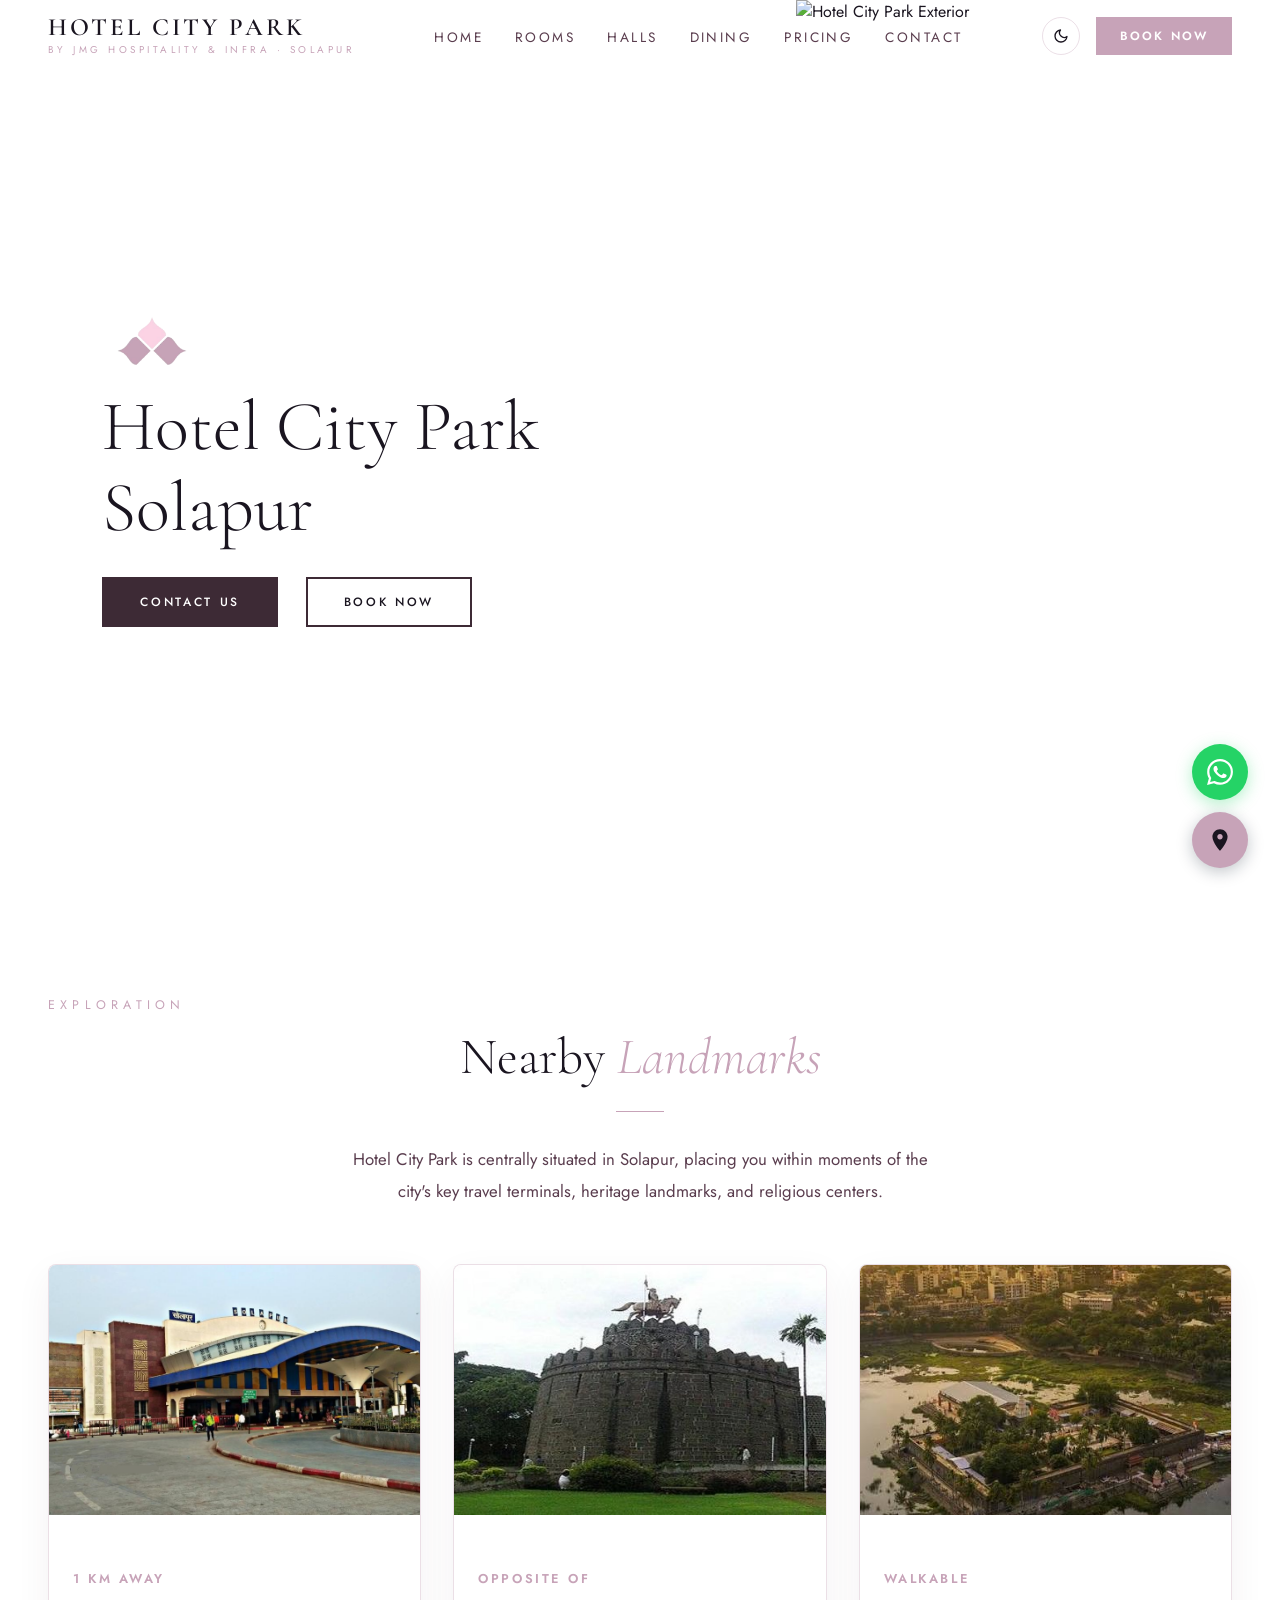
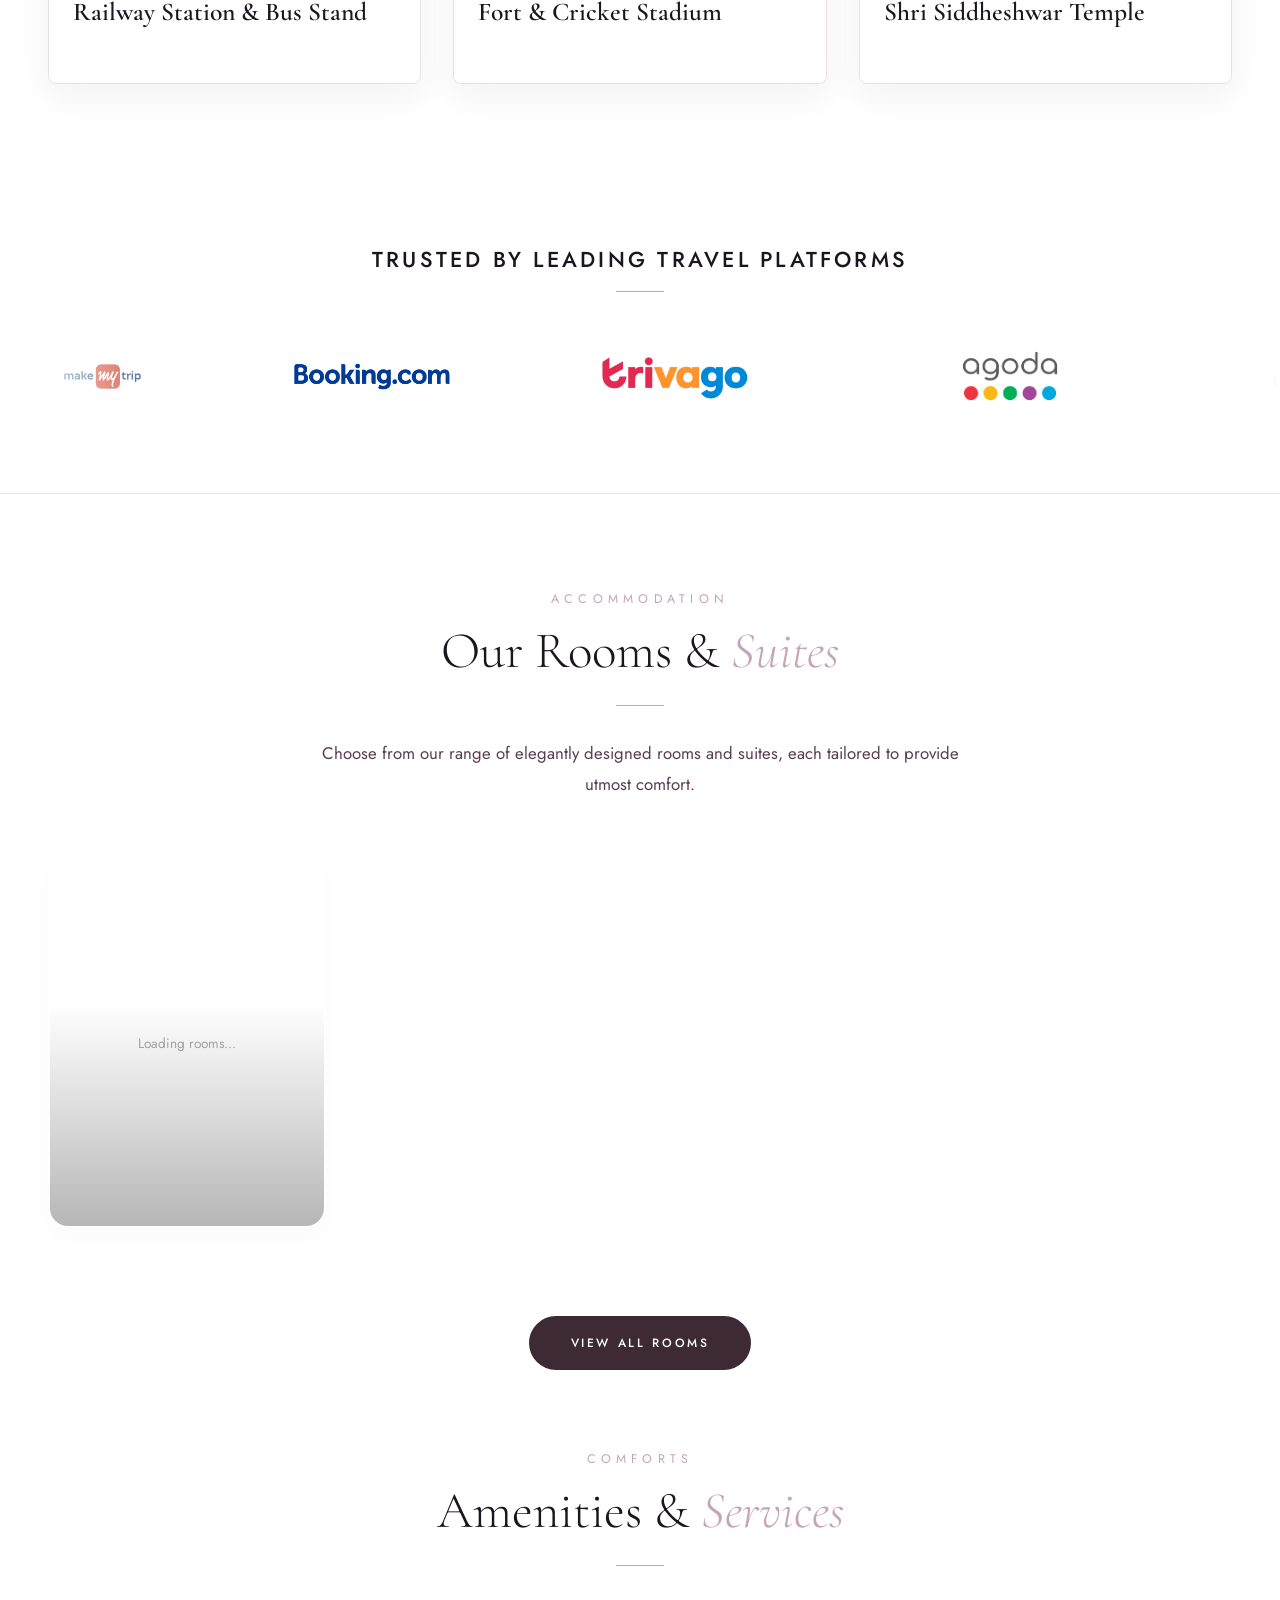
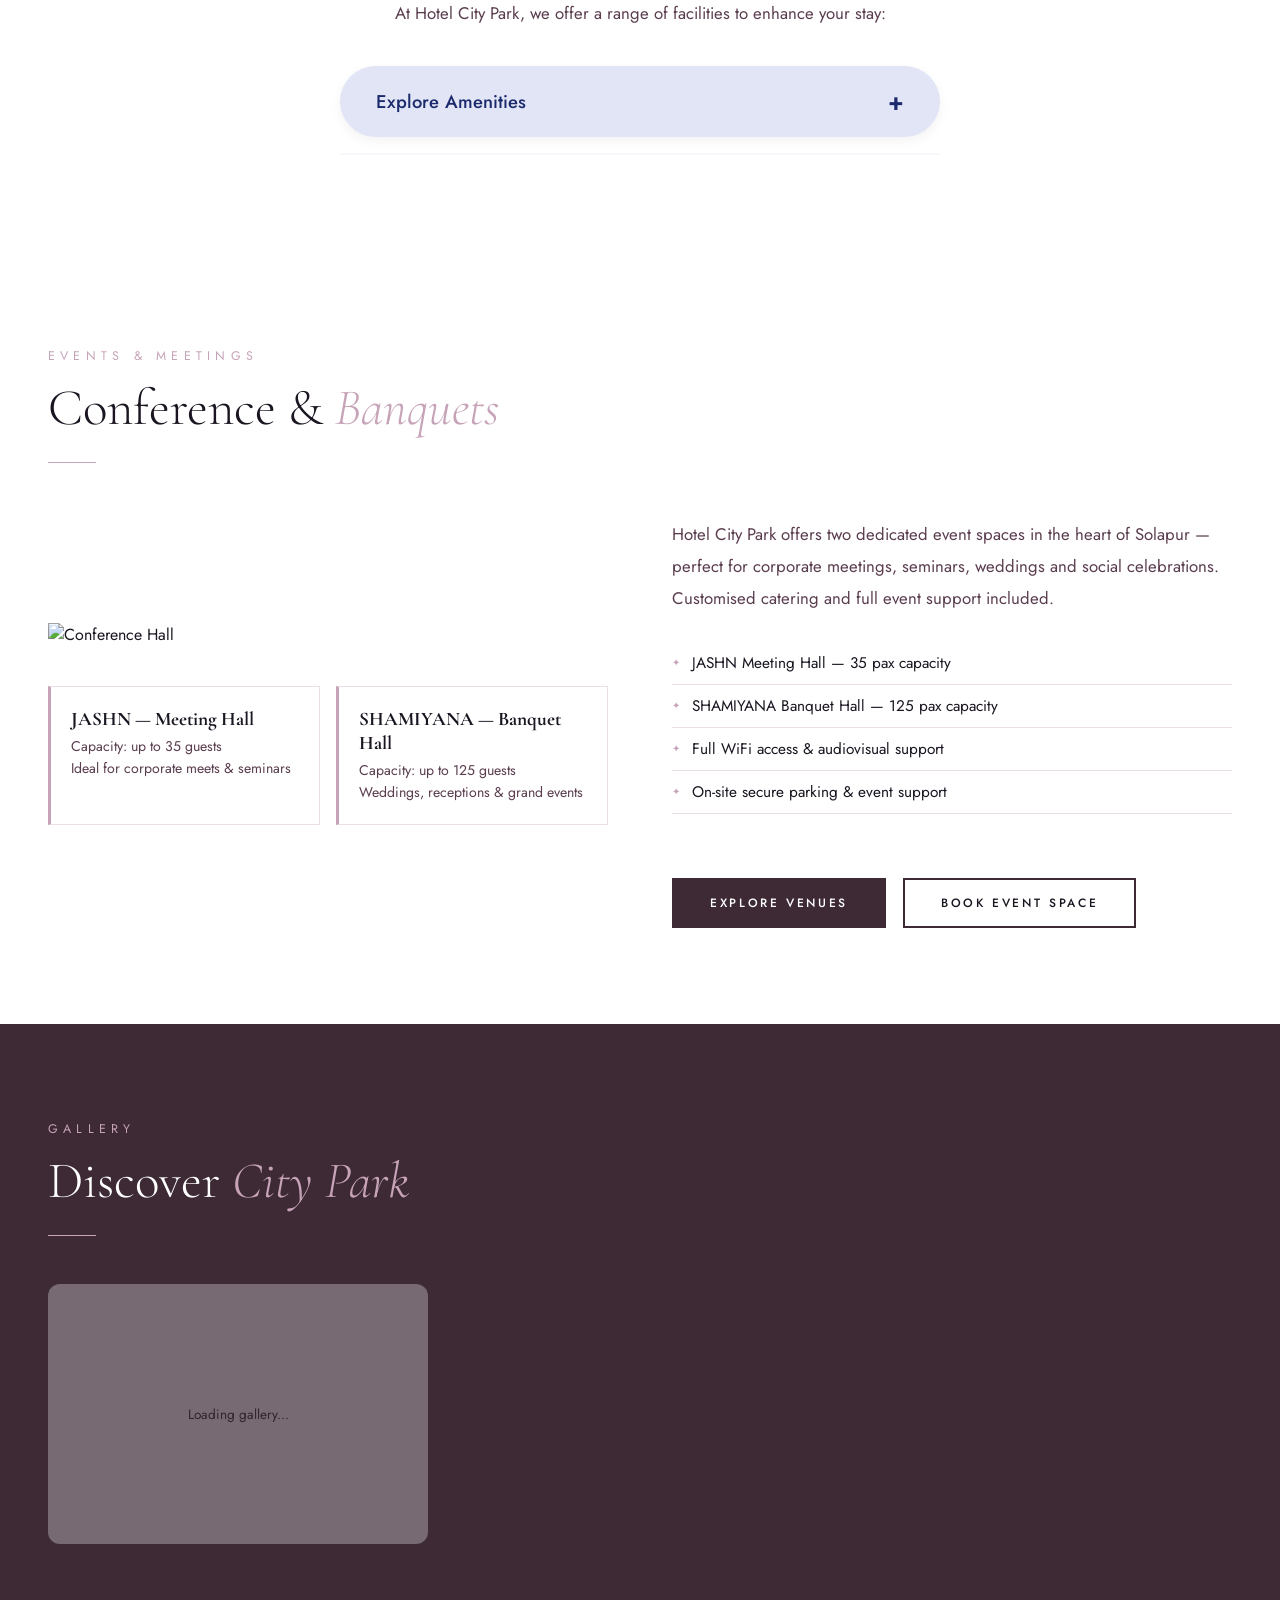
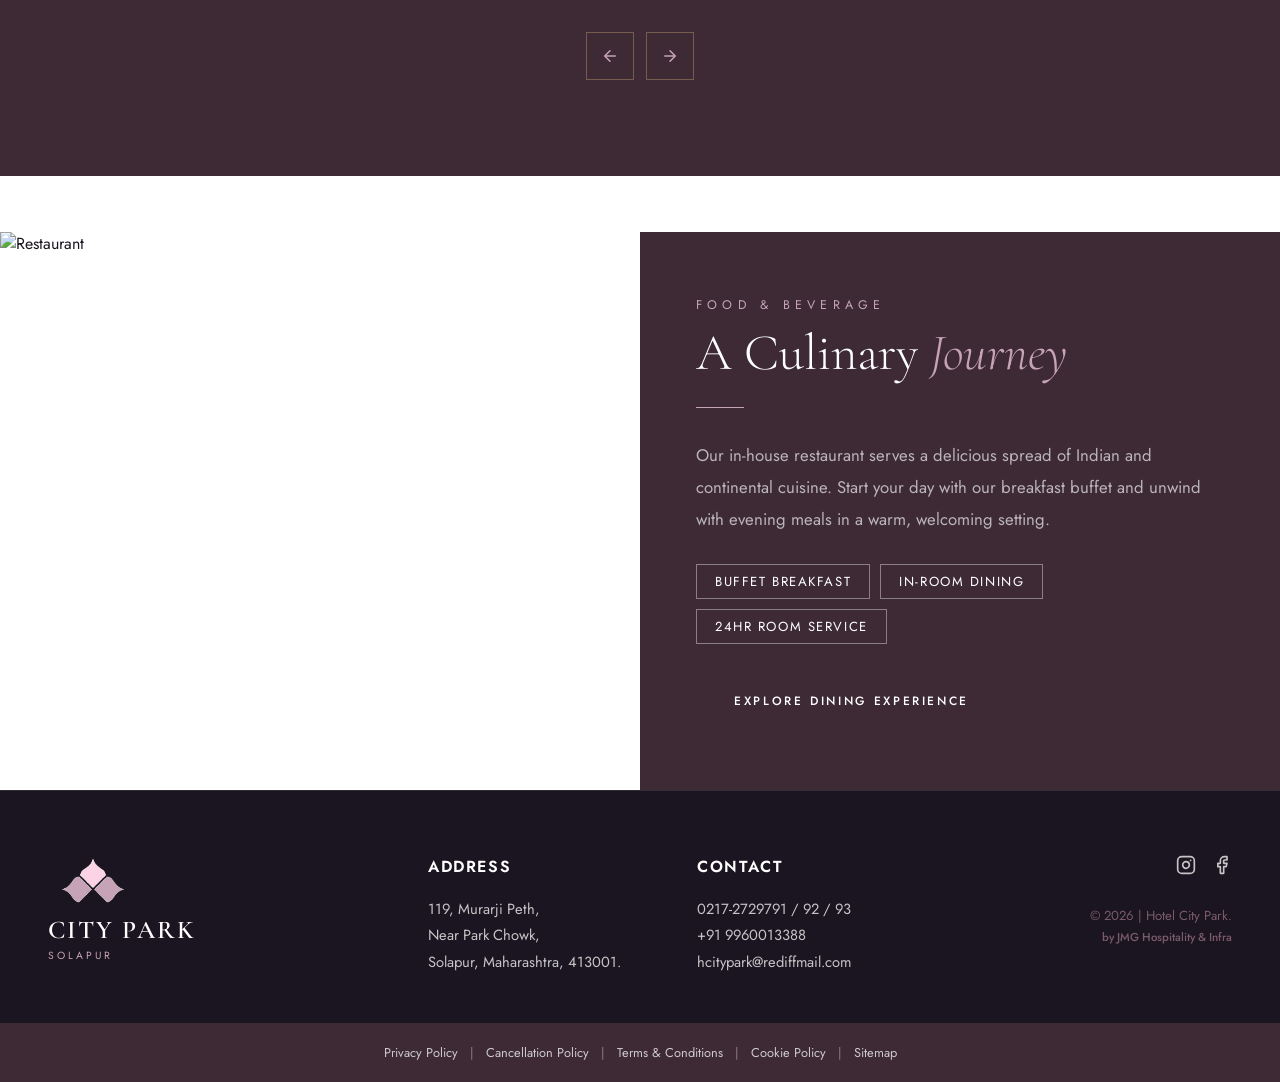
==== commit c7e3dff1: "feat: align user panel with reference UI/UX while preserving all slider, swipe, and policy changes" ====
--- a/index.html
+++ b/index.html
@@ -1,62 +1,111 @@
 <!DOCTYPE html>
 <html lang="en">
+
 <head>
-<meta charset="UTF-8">
-<meta name="viewport" content="width=device-width, initial-scale=1.0">
-<title>Hotel City Park — Where Cozy Memory Lasts · Solapur</title>
-<meta name="description" content="Welcome to Hotel City Park in Solapur. Located just 1km from Solapur Railway Station, opposite the Fort and Cricket Stadium. Premium rooms, banquets, and dining.">
-<link href="https://fonts.googleapis.com/css2?family=Cormorant+Garamond:ital,wght@0,300;0,400;0,600;1,300;1,400&family=Jost:wght@300;400;500;600&display=swap" rel="stylesheet">
-<link rel="stylesheet" href="style.css">
-<meta name="theme-color" content="#9B3A6A">
-<meta name="mobile-web-app-capable" content="yes">
-<meta name="apple-mobile-web-app-capable" content="yes">
-<meta name="apple-mobile-web-app-status-bar-style" content="black-translucent">
-<meta name="apple-mobile-web-app-title" content="City Park">
-<link rel="apple-touch-icon" href="logo.png">
-<script>
-  // Immediately set theme from localStorage (manual preference) or auto-detect based on time (7 PM to 5 AM dark mode)
-  (function() {
-    const savedTheme = localStorage.getItem('theme');
-    if (savedTheme) {
-      document.documentElement.setAttribute('data-theme', savedTheme);
-    } else {
-      const hour = new Date().getHours();
-      const isNight = hour >= 19 || hour < 5;
-      document.documentElement.setAttribute('data-theme', isNight ? 'dark' : 'light');
-    }
-  })();
-</script>
+  <meta charset="UTF-8">
+  <meta name="viewport" content="width=device-width, initial-scale=1.0">
+  <title>Hotel City Park — Where Cozy Memory Lasts · Solapur</title>
+  <meta name="description"
+    content="Welcome to Hotel City Park in Solapur. Located just 1km from Solapur Railway Station, opposite the Fort and Cricket Stadium. Premium rooms, banquets, and dining.">
+  <link
+    href="https://fonts.googleapis.com/css2?family=Cormorant+Garamond:ital,wght@0,300;0,400;0,600;1,300;1,400&family=Jost:wght@300;400;500;600&display=swap"
+    rel="stylesheet">
+  <link rel="stylesheet" href="style.css">
+  <meta name="theme-color" content="#9B3A6A">
+  <meta name="mobile-web-app-capable" content="yes">
+  <meta name="apple-mobile-web-app-capable" content="yes">
+  <meta name="apple-mobile-web-app-status-bar-style" content="black-translucent">
+  <meta name="apple-mobile-web-app-title" content="City Park">
+  <link rel="apple-touch-icon" href="logo.png">
+  <script>
+    // Immediately set theme from localStorage (manual preference) or auto-detect based on time (7 PM to 5 AM dark mode)
+    (function () {
+      const savedTheme = localStorage.getItem('theme');
+      if (savedTheme) {
+        document.documentElement.setAttribute('data-theme', savedTheme);
+      } else {
+        const hour = new Date().getHours();
+        const isNight = hour >= 19 || hour < 5;
+        document.documentElement.setAttribute('data-theme', isNight ? 'dark' : 'light');
+      }
+    })();
+  </script>
 </head>
+
 <body>
 
-<!-- PRELOADER -->
-<div id="preloader">
-  <div class="preloader-content">
-    <h2 class="preloader-title">Welcome to Hotel City Park</h2>
-    <div class="preloader-bar-wrap">
-      <div class="preloader-bar" id="preloaderBar"></div>
-    </div>
-    <div class="preloader-percentage" id="preloaderPercentage">0%</div>
+  <!-- PRELOADER -->
+  <div id="preloader">
+    <div class="preloader-content">
+      <img src="logo.png" alt="Hotel City Park Logo" class="preloader-logo">
+      <h2 class="preloader-title">Welcome to Hotel City Park</h2>
+      <div class="preloader-bar-wrap">
+        <div class="preloader-bar" id="preloaderBar"></div>
+      </div>
+      <div class="preloader-percentage" id="preloaderPercentage">0%</div>
+    </div>
   </div>
-</div>
-
-<!-- NAVBAR -->
-<nav id="navbar">
-  <a href="index.html" class="nav-logo" id="logoLink">
-    <span class="name">City Park</span>
-    <span class="tag">by JMG Hospitality & Infra · Solapur</span>
-  </a>
-  <ul class="nav-links">
-  <li><a href="index.html" id="navHome">Home</a></li>
-  <li><a href="rooms.html" id="navRooms">Rooms</a></li>
-  <li><a href="halls.html" id="navHalls">Halls</a></li>
-  <li><a href="dining.html" id="navDining">Dining</a></li>
-  <li><a href="pricing.html" id="navPricing">Pricing</a></li>
-  <li><a href="contact.html" id="navContact">Contact</a></li>
-</ul>
-  <div style="display: flex; align-items: center;">
-    <button id="themeToggle" class="theme-toggle-btn" aria-label="Toggle Theme">
-      <svg class="sun-icon" viewBox="0 0 24 24" fill="none" stroke="currentColor" stroke-width="2" stroke-linecap="round" stroke-linejoin="round">
+
+  <!-- NAVBAR -->
+  <nav id="navbar">
+    <a href="index.html" class="nav-logo" id="logoLink">
+      <span class="name">Hotel City Park</span>
+      <span class="tag">by JMG Hospitality & Infra · Solapur</span>
+    </a>
+    <ul class="nav-links">
+      <li><a href="index.html" id="navHome">Home</a></li>
+      <li><a href="rooms.html" id="navRooms">Rooms</a></li>
+      <li><a href="halls.html" id="navHalls">Halls</a></li>
+      <li><a href="dining.html" id="navDining">Dining</a></li>
+      <li><a href="pricing.html" id="navPricing">Pricing</a></li>
+      <li><a href="contact.html" id="navContact">Contact</a></li>
+    </ul>
+    <div style="display: flex; align-items: center;">
+      <button id="themeToggle" class="theme-toggle-btn" aria-label="Toggle Theme">
+        <svg class="sun-icon" viewBox="0 0 24 24" fill="none" stroke="currentColor" stroke-width="2"
+          stroke-linecap="round" stroke-linejoin="round">
+          <circle cx="12" cy="12" r="5"></circle>
+          <line x1="12" y1="1" x2="12" y2="3"></line>
+          <line x1="12" y1="21" x2="12" y2="23"></line>
+          <line x1="4.22" y1="4.22" x2="5.64" y2="5.64"></line>
+          <line x1="18.36" y1="18.36" x2="19.78" y2="19.78"></line>
+          <line x1="1" y1="12" x2="3" y2="12"></line>
+          <line x1="21" y1="12" x2="23" y2="12"></line>
+          <line x1="4.22" y1="19.78" x2="5.64" y2="18.36"></line>
+          <line x1="18.36" y1="5.64" x2="19.78" y2="4.22"></line>
+        </svg>
+        <svg class="moon-icon" viewBox="0 0 24 24" fill="none" stroke="currentColor" stroke-width="2"
+          stroke-linecap="round" stroke-linejoin="round" style="display: none;">
+          <path d="M21 12.79A9 9 0 1 1 11.21 3 7 7 0 0 0 21 12.79z"></path>
+        </svg>
+      </button>
+      <a href="booking.html" class="nav-book" id="navBookBtn">Book Now</a>
+    </div>
+    <div class="hamburger" id="hamburger" onclick="toggleMobileMenu()">
+      <span></span><span></span><span></span>
+    </div>
+  </nav>
+
+  <!-- MOBILE MENU -->
+  <div class="mobile-menu" id="mobileMenu">
+    <button class="mob-back" onclick="toggleMobileMenu()" aria-label="Close menu">
+      <svg viewBox="0 0 24 24" fill="none" stroke="currentColor" stroke-width="2" stroke-linecap="round">
+        <path d="M19 12H5M12 5l-7 7 7 7" />
+      </svg>
+    </button>
+    <a href="index.html" onclick="toggleMobileMenu()">Home</a>
+    <a href="rooms.html" onclick="toggleMobileMenu()">Rooms</a>
+    <a href="halls.html" onclick="toggleMobileMenu()">Halls & Banquets</a>
+    <a href="rooms.html#amenities" onclick="toggleMobileMenu()">Amenities</a>
+    <a href="dining.html" onclick="toggleMobileMenu()">Dining</a>
+
+    <a href="contact.html" onclick="toggleMobileMenu()">Contact Info</a>
+    <a href="booking.html" onclick="toggleMobileMenu();" style="color:var(--gold)">Book Now</a>
+
+    <button id="mobileThemeToggle" class="theme-toggle-btn" aria-label="Toggle Theme"
+      style="margin: 24px auto 0; border: 1px solid var(--border-color); color: var(--text-primary);">
+      <svg class="sun-icon" viewBox="0 0 24 24" fill="none" stroke="currentColor" stroke-width="2"
+        stroke-linecap="round" stroke-linejoin="round">
         <circle cx="12" cy="12" r="5"></circle>
         <line x1="12" y1="1" x2="12" y2="3"></line>
         <line x1="12" y1="21" x2="12" y2="23"></line>
@@ -67,758 +116,766 @@
         <line x1="4.22" y1="19.78" x2="5.64" y2="18.36"></line>
         <line x1="18.36" y1="5.64" x2="19.78" y2="4.22"></line>
       </svg>
-      <svg class="moon-icon" viewBox="0 0 24 24" fill="none" stroke="currentColor" stroke-width="2" stroke-linecap="round" stroke-linejoin="round" style="display: none;">
+      <svg class="moon-icon" viewBox="0 0 24 24" fill="none" stroke="currentColor" stroke-width="2"
+        stroke-linecap="round" stroke-linejoin="round" style="display: none;">
         <path d="M21 12.79A9 9 0 1 1 11.21 3 7 7 0 0 0 21 12.79z"></path>
       </svg>
     </button>
-    <a href="booking.html" class="nav-book" id="navBookBtn">Book Now</a>
   </div>
-  <div class="hamburger" id="hamburger" onclick="toggleMobileMenu()">
-    <span></span><span></span><span></span>
-  </div>
-</nav>
-
-<!-- MOBILE MENU -->
-<div class="mobile-menu" id="mobileMenu">
-  <button class="mob-back" onclick="toggleMobileMenu()" aria-label="Close menu">
-    <svg viewBox="0 0 24 24" fill="none" stroke="currentColor" stroke-width="2" stroke-linecap="round">
-      <path d="M19 12H5M12 5l-7 7 7 7"/>
-    </svg>
-  </button>
-  <a href="index.html" onclick="toggleMobileMenu()">Home</a>
-  <a href="rooms.html" onclick="toggleMobileMenu()">Rooms</a>
-  <a href="halls.html" onclick="toggleMobileMenu()">Halls & Banquets</a>
-  <a href="rooms.html#amenities" onclick="toggleMobileMenu()">Amenities</a>
-  <a href="dining.html" onclick="toggleMobileMenu()">Dining</a>
-
-  <a href="contact.html" onclick="toggleMobileMenu()">Contact Info</a>
-  <a href="booking.html" onclick="toggleMobileMenu();" style="color:var(--gold)">Book Now</a>
-  
-  <button id="mobileThemeToggle" class="theme-toggle-btn" aria-label="Toggle Theme" style="margin: 24px auto 0; border: 1px solid var(--border-color); color: var(--text-primary);">
-    <svg class="sun-icon" viewBox="0 0 24 24" fill="none" stroke="currentColor" stroke-width="2" stroke-linecap="round" stroke-linejoin="round">
-      <circle cx="12" cy="12" r="5"></circle>
-      <line x1="12" y1="1" x2="12" y2="3"></line>
-      <line x1="12" y1="21" x2="12" y2="23"></line>
-      <line x1="4.22" y1="4.22" x2="5.64" y2="5.64"></line>
-      <line x1="18.36" y1="18.36" x2="19.78" y2="19.78"></line>
-      <line x1="1" y1="12" x2="3" y2="12"></line>
-      <line x1="21" y1="12" x2="23" y2="12"></line>
-      <line x1="4.22" y1="19.78" x2="5.64" y2="18.36"></line>
-      <line x1="18.36" y1="5.64" x2="19.78" y2="4.22"></line>
-    </svg>
-    <svg class="moon-icon" viewBox="0 0 24 24" fill="none" stroke="currentColor" stroke-width="2" stroke-linecap="round" stroke-linejoin="round" style="display: none;">
-      <path d="M21 12.79A9 9 0 1 1 11.21 3 7 7 0 0 0 21 12.79z"></path>
-    </svg>
-  </button>
-</div>
-
-<!-- HERO SPLIT -->
-<section class="hero-split" id="home">
-  <div class="hero-split-left">
-    <div class="hero-split-content">
-      <img src="logo.png" alt="Hotel City Park Logo" class="hero-logo-img">
-      <h1 class="hero-title">Hotel City Park Solapur</h1>
-      <div class="hero-mobile-img-wrap">
-        <img id="heroMobileImage" src="cityparkday.png" alt="Hotel City Park Exterior" class="hero-mobile-img">
-      </div>
-      <div class="hero-split-actions">
-        <a href="contact.html" class="btn-primary">Contact Us</a>
-        <a href="booking.html" class="btn-outline">Book Now</a>
-      </div>
-    </div>
-  </div>
-  <div class="hero-split-right">
-    <div class="hero-image-container">
-      <img id="heroImage" src="cityparkday.png" alt="Hotel City Park Exterior" class="hero-img">
-    </div>
-  </div>
-</section>
-
-<!-- NEARBY LANDMARKS SECTION -->
-<section class="section landmark-section" id="landmarks">
-  <div class="section-inner">
-    <p class="sec-label">Exploration</p>
-    <h2 class="sec-title" style="text-align: center;">Nearby <em>Landmarks</em></h2>
-    <div class="sec-divider" style="margin: 24px auto 32px;"></div>
-    <p class="sec-desc" style="margin: 0 auto; text-align: center; max-width: 600px;">Hotel City Park is centrally situated in Solapur, placing you within moments of the city's key travel terminals, heritage landmarks, and religious centers.</p>
-    
-    <div class="slider-container">
-      <div class="landmark-track" id="landmarkTrack">
-        <!-- Card 1: Railway Station -->
-        <div class="landmark-slide prev">
-          <img src="railwaystation.jpg" alt="Solapur Railway Station & Bus Stand">
-          <div class="landmark-info">
-            <span class="landmark-distance">1 km away</span>
-            <h3 class="landmark-title">Railway Station & Bus Stand</h3>
+
+  <!-- HERO SPLIT -->
+  <section class="hero-split" id="home">
+    <div class="hero-split-left">
+      <div class="hero-split-content">
+        <div class="hero-desktop-branding">
+          <img src="logo.png" alt="Hotel City Park Logo" class="hero-logo-img">
+          <h1 class="hero-title">Hotel City Park Solapur</h1>
+        </div>
+        <div class="hero-mobile-img-wrap">
+          <img id="heroMobileImage" src="cityparkday.png" alt="Hotel City Park Exterior" class="hero-mobile-img">
+        </div>
+        <div class="hero-split-actions">
+          <a href="contact.html" class="btn-primary">Contact Us</a>
+          <a href="booking.html" class="btn-outline">Book Now</a>
+        </div>
+      </div>
+    </div>
+    <div class="hero-split-right">
+      <div class="hero-image-container">
+        <img id="heroImage" src="cityparkday.png" alt="Hotel City Park Exterior" class="hero-img">
+      </div>
+    </div>
+  </section>
+
+  <!-- NEARBY LANDMARKS SECTION -->
+  <section class="section landmark-section" id="landmarks">
+    <div class="section-inner">
+      <p class="sec-label">Exploration</p>
+      <h2 class="sec-title" style="text-align: center;">Nearby <em>Landmarks</em></h2>
+      <div class="sec-divider" style="margin: 24px auto 32px;"></div>
+      <p class="sec-desc" style="margin: 0 auto; text-align: center; max-width: 600px;">Hotel City Park is centrally
+        situated in Solapur, placing you within moments of the city's key travel terminals, heritage landmarks, and
+        religious centers.</p>
+
+      <div class="slider-container">
+        <div class="landmark-track" id="landmarkTrack">
+          <!-- Card 1: Railway Station -->
+          <div class="landmark-slide prev">
+            <img src="railwaystation.jpg" alt="Solapur Railway Station & Bus Stand">
+            <div class="landmark-info">
+              <span class="landmark-distance">1 km away</span>
+              <h3 class="landmark-title">Railway Station & Bus Stand</h3>
+            </div>
           </div>
-        </div>
-        
-        <!-- Card 2: Fort & Cricket Stadium (Center Active) -->
-        <div class="landmark-slide active">
-          <img src="fort.jpg" alt="Solapur Fort & Cricket Stadium">
-          <div class="landmark-info">
-            <span class="landmark-distance">Opposite of</span>
-            <h3 class="landmark-title">Fort & Cricket Stadium</h3>
+
+          <!-- Card 2: Fort & Cricket Stadium (Center Active) -->
+          <div class="landmark-slide active">
+            <img src="fort.jpg" alt="Solapur Fort & Cricket Stadium">
+            <div class="landmark-info">
+              <span class="landmark-distance">Opposite of</span>
+              <h3 class="landmark-title">Fort & Cricket Stadium</h3>
+            </div>
           </div>
-        </div>
-        
-        <!-- Card 3: Shri Siddheshwar Temple -->
-        <div class="landmark-slide next">
-          <img src="temple.jpg" alt="Shri Siddheshwar Temple">
-          <div class="landmark-info">
-            <span class="landmark-distance">Walkable</span>
-            <h3 class="landmark-title">Shri Siddheshwar Temple</h3>
+
+          <!-- Card 3: Shri Siddheshwar Temple -->
+          <div class="landmark-slide next">
+            <img src="temple.jpg" alt="Shri Siddheshwar Temple">
+            <div class="landmark-info">
+              <span class="landmark-distance">Walkable</span>
+              <h3 class="landmark-title">Shri Siddheshwar Temple</h3>
+            </div>
           </div>
         </div>
       </div>
-    </div>
-    
-    <!-- Navigation Controls -->
-    <div class="slider-controls">
-      <button class="slider-control-btn" id="prevLandmark" aria-label="Previous Landmark">
-        <svg viewBox="0 0 24 24"><path d="M15 19l-7-7 7-7"/></svg>
-      </button>
-      <button class="slider-control-btn" id="nextLandmark" aria-label="Next Landmark">
-        <svg viewBox="0 0 24 24"><path d="M9 5l7 7-7 7"/></svg>
-      </button>
-    </div>
-  </div>
-</section>
-
-<!-- HIGHLY RATED PLATFORMS MARQUEE -->
-<section class="section ratings-section" style="background: var(--bg-primary); padding: 64px 0; border-bottom: 1px solid var(--border-color); overflow: hidden;">
-  <div style="text-align: center; margin-bottom: 32px; padding: 0 24px;">
-    <h2 style="font-family: 'Jost', sans-serif; font-size: 1.35rem; font-weight: 500; letter-spacing: 0.15em; text-transform: uppercase; color: var(--text-primary);">Trusted by Leading Travel Platforms</h2>
-    <div style="width: 48px; height: 1px; background: var(--gold); margin: 16px auto 0;"></div>
-  </div>
-  
-  <div class="logo-marquee">
-    <div class="logo-marquee-track">
-      <!-- Original Set -->
-      <div class="logo-slide"><img src="makemytrip.png" alt="MakeMyTrip"></div>
-      <div class="logo-slide"><img src="bookingcomlogo.jpg" alt="Booking.com"></div>
-      <div class="logo-slide"><img src="Trivago.jpg" alt="Trivago"></div>
-      <div class="logo-slide"><img src="agodalogo.jpg" alt="Agoda.com"></div>
-      <div class="logo-slide"><img src="easemytriplogo.png" alt="EaseMyTrip"></div>
-      <div class="logo-slide"><img src="Justdial.png" alt="JustDial"></div>
-      <div class="logo-slide"><img src="tripadvisorlogo.jpg" alt="Trip Advisor"></div>
-      <div class="logo-slide"><img src="guestreservationslogo.png" alt="Guest Reservations"></div>
-      
-      <!-- Duplicate Set for Seamless Loop -->
-      <div class="logo-slide"><img src="makemytrip.png" alt="MakeMyTrip"></div>
-      <div class="logo-slide"><img src="bookingcomlogo.jpg" alt="Booking.com"></div>
-      <div class="logo-slide"><img src="Trivago.jpg" alt="Trivago"></div>
-      <div class="logo-slide"><img src="agodalogo.jpg" alt="Agoda.com"></div>
-      <div class="logo-slide"><img src="easemytriplogo.png" alt="EaseMyTrip"></div>
-      <div class="logo-slide"><img src="Justdial.png" alt="JustDial"></div>
-      <div class="logo-slide"><img src="tripadvisorlogo.jpg" alt="Trip Advisor"></div>
-      <div class="logo-slide"><img src="guestreservationslogo.png" alt="Guest Reservations"></div>
-    </div>
-  </div>
-</section>
-
-<!-- ROOMS TEASER -->
-<section class="section" id="rooms" style="background: var(--bg-secondary);">
-  <div class="section-inner">
-    <p class="sec-label" style="text-align: center;">Accommodation</p>
-    <h2 class="sec-title" style="text-align: center;">Our Rooms & <em>Suites</em></h2>
-    <div class="sec-divider" style="margin: 24px auto 32px;"></div>
-    <p class="sec-desc" style="margin: 0 auto 56px; text-align: center; max-width: 650px;">Choose from our range of elegantly designed rooms and suites, each tailored to provide utmost comfort.</p>
-
-    <div class="rooms-grid" id="homeRoomsGrid">
-      <!-- loaded from Supabase via admin panel -->
-      <div class="video-room-card" style="pointer-events:none;opacity:.4">
-        <div class="video-room-card-inner" style="background:var(--bg-secondary);display:flex;align-items:center;justify-content:center">
-          <div style="color:var(--text-muted);font-size:.85rem">Loading rooms...</div>
-        </div>
-      </div>
-    </div>
-
-    <!-- View All Button -->
-    <div style="text-align: center; margin-top: 56px; margin-bottom: 72px;">
-      <a href="rooms.html" class="btn-primary" id="viewRoomsBtn" style="border-radius: 50px; padding: 16px 40px;">View All Rooms</a>
-    </div>
-
-    <!-- AMENITIES & SERVICES ACCORDION -->
-    <div class="amenities-accordion-wrap" style="margin-top: 80px;">
-      <p class="sec-label" style="text-align: center;">Comforts</p>
-      <h2 class="sec-title" style="text-align: center;">Amenities & <em>Services</em></h2>
+
+      <!-- Navigation Controls -->
+      <div class="slider-controls">
+        <button class="slider-control-btn" id="prevLandmark" aria-label="Previous Landmark">
+          <svg viewBox="0 0 24 24">
+            <path d="M15 19l-7-7 7-7" />
+          </svg>
+        </button>
+        <button class="slider-control-btn" id="nextLandmark" aria-label="Next Landmark">
+          <svg viewBox="0 0 24 24">
+            <path d="M9 5l7 7-7 7" />
+          </svg>
+        </button>
+      </div>
+    </div>
+  </section>
+
+  <!-- HIGHLY RATED PLATFORMS MARQUEE -->
+  <section class="section ratings-section"
+    style="background: var(--bg-primary); padding: 64px 0; border-bottom: 1px solid var(--border-color); overflow: hidden;">
+    <div style="text-align: center; margin-bottom: 32px; padding: 0 24px;">
+      <h2
+        style="font-family: 'Jost', sans-serif; font-size: 1.35rem; font-weight: 500; letter-spacing: 0.15em; text-transform: uppercase; color: var(--text-primary);">
+        Trusted by Leading Travel Platforms</h2>
+      <div style="width: 48px; height: 1px; background: var(--gold); margin: 16px auto 0;"></div>
+    </div>
+
+    <div class="logo-marquee">
+      <div class="logo-marquee-track">
+        <!-- Original Set -->
+        <div class="logo-slide"><img src="makemytrip.png" alt="MakeMyTrip"></div>
+        <div class="logo-slide"><img src="bookingcomlogo.jpg" alt="Booking.com"></div>
+        <div class="logo-slide"><img src="Trivago.jpg" alt="Trivago"></div>
+        <div class="logo-slide"><img src="agodalogo.jpg" alt="Agoda.com"></div>
+        <div class="logo-slide"><img src="easemytriplogo.png" alt="EaseMyTrip"></div>
+        <div class="logo-slide"><img src="Justdial.png" alt="JustDial"></div>
+        <div class="logo-slide"><img src="tripadvisorlogo.jpg" alt="Trip Advisor"></div>
+        <div class="logo-slide"><img src="guestreservationslogo.png" alt="Guest Reservations"></div>
+
+        <!-- Duplicate Set for Seamless Loop -->
+        <div class="logo-slide"><img src="makemytrip.png" alt="MakeMyTrip"></div>
+        <div class="logo-slide"><img src="bookingcomlogo.jpg" alt="Booking.com"></div>
+        <div class="logo-slide"><img src="Trivago.jpg" alt="Trivago"></div>
+        <div class="logo-slide"><img src="agodalogo.jpg" alt="Agoda.com"></div>
+        <div class="logo-slide"><img src="easemytriplogo.png" alt="EaseMyTrip"></div>
+        <div class="logo-slide"><img src="Justdial.png" alt="JustDial"></div>
+        <div class="logo-slide"><img src="tripadvisorlogo.jpg" alt="Trip Advisor"></div>
+        <div class="logo-slide"><img src="guestreservationslogo.png" alt="Guest Reservations"></div>
+      </div>
+    </div>
+  </section>
+
+  <!-- ROOMS TEASER -->
+  <section class="section" id="rooms" style="background: var(--bg-secondary);">
+    <div class="section-inner">
+      <p class="sec-label" style="text-align: center;">Accommodation</p>
+      <h2 class="sec-title" style="text-align: center;">Our Rooms & <em>Suites</em></h2>
       <div class="sec-divider" style="margin: 24px auto 32px;"></div>
-      <p class="sec-desc" style="margin: 0 auto 36px; text-align: center; max-width: 600px;">At Hotel City Park, we offer a range of facilities to enhance your stay:</p>
-      
-      <!-- Accordion Pill Header -->
-      <div class="amenities-accordion-header" id="amenitiesAccordionHeader">
-        <span>Explore Amenities</span>
-        <span class="accordion-icon" id="accordionIcon">+</span>
-      </div>
-      
-      <!-- Accordion Expanded Panel -->
-      <div class="amenities-accordion-panel" id="amenitiesAccordionPanel">
-        <div class="amenities-list-grid">
-          <div class="amenity-list-item">
-            <span class="amenity-bullet">•</span> Free High-Speed Wi-Fi
+      <p class="sec-desc" style="margin: 0 auto 56px; text-align: center; max-width: 650px;">Choose from our range of
+        elegantly designed rooms and suites, each tailored to provide utmost comfort.</p>
+
+      <div class="rooms-grid" id="homeRoomsGrid">
+        <!-- loaded from Supabase via admin panel -->
+        <div class="video-room-card" style="pointer-events:none;opacity:.4">
+          <div class="video-room-card-inner"
+            style="background:var(--bg-secondary);display:flex;align-items:center;justify-content:center">
+            <div style="color:var(--text-muted);font-size:.85rem">Loading rooms...</div>
           </div>
-          <div class="amenity-list-item">
-            <span class="amenity-bullet">•</span> Business Center & Meeting Rooms
+        </div>
+      </div>
+
+      <!-- View All Button -->
+      <div style="text-align: center; margin-top: 56px; margin-bottom: 72px;">
+        <a href="rooms.html" class="btn-primary" id="viewRoomsBtn" style="border-radius: 50px; padding: 16px 40px;">View
+          All Rooms</a>
+      </div>
+
+      <!-- AMENITIES & SERVICES ACCORDION -->
+      <div class="amenities-accordion-wrap" style="margin-top: 80px;">
+        <p class="sec-label" style="text-align: center;">Comforts</p>
+        <h2 class="sec-title" style="text-align: center;">Amenities & <em>Services</em></h2>
+        <div class="sec-divider" style="margin: 24px auto 32px;"></div>
+        <p class="sec-desc" style="margin: 0 auto 36px; text-align: center; max-width: 600px;">At Hotel City Park, we
+          offer a range of facilities to enhance your stay:</p>
+
+        <!-- Accordion Pill Header -->
+        <div class="amenities-accordion-header" id="amenitiesAccordionHeader">
+          <span>Explore Amenities</span>
+          <span class="accordion-icon" id="accordionIcon">+</span>
+        </div>
+
+        <!-- Accordion Expanded Panel -->
+        <div class="amenities-accordion-panel" id="amenitiesAccordionPanel">
+          <div class="amenities-list-grid">
+            <div class="amenity-list-item">
+              <span class="amenity-bullet">•</span> Free High-Speed Wi-Fi
+            </div>
+            <div class="amenity-list-item">
+              <span class="amenity-bullet">•</span> Business Center & Meeting Rooms
+            </div>
+            <div class="amenity-list-item">
+              <span class="amenity-bullet">•</span> In-Room Dining & Room Service
+            </div>
+            <div class="amenity-list-item">
+              <span class="amenity-bullet">•</span> Concierge & Travel Desk
+            </div>
+            <div class="amenity-list-item">
+              <span class="amenity-bullet">•</span> Valet & Secure Parking
+            </div>
+            <div class="amenity-list-item">
+              <span class="amenity-bullet">•</span> Professional Laundry Service
+            </div>
+            <div class="amenity-list-item">
+              <span class="amenity-bullet">•</span> Accessibility Features
+            </div>
+            <div class="amenity-list-item">
+              <span class="amenity-bullet">•</span> Private Luxury Bathrooms
+            </div>
           </div>
-          <div class="amenity-list-item">
-            <span class="amenity-bullet">•</span> In-Room Dining & Room Service
+        </div>
+      </div>
+
+    </div>
+  </section>
+
+  <!-- CONFERENCE TEASER -->
+  <section class="section conference-section" id="conference">
+    <div class="section-inner">
+      <p class="sec-label">Events & Meetings</p>
+      <h2 class="sec-title">Conference & <em>Banquets</em></h2>
+      <div class="sec-divider"></div>
+      <div class="conference-layout">
+        <div class="conf-image-wrap">
+          <img src="https://images.unsplash.com/photo-1587825140708-dfaf72ae4b04?w=900&q=80" alt="Conference Hall"
+            loading="lazy">
+          <div class="conf-cards">
+            <div class="conf-card">
+              <h4>JASHN — Meeting Hall</h4>
+              <p>Capacity: up to 35 guests<br>Ideal for corporate meets & seminars</p>
+            </div>
+            <div class="conf-card">
+              <h4>SHAMIYANA — Banquet Hall</h4>
+              <p>Capacity: up to 125 guests<br>Weddings, receptions & grand events</p>
+            </div>
           </div>
-          <div class="amenity-list-item">
-            <span class="amenity-bullet">•</span> Concierge & Travel Desk
+        </div>
+        <div>
+          <p class="sec-desc">Hotel City Park offers two dedicated event spaces in the heart of Solapur — perfect for
+            corporate meetings, seminars, weddings and social celebrations. Customised catering and full event support
+            included.</p>
+          <ul class="conf-features" style="margin-bottom: 32px;">
+            <li>JASHN Meeting Hall — 35 pax capacity</li>
+            <li>SHAMIYANA Banquet Hall — 125 pax capacity</li>
+            <li>Full WiFi access & audiovisual support</li>
+            <li>On-site secure parking & event support</li>
+          </ul>
+          <a href="halls.html" class="btn-primary" id="exploreVenuesBtn">Explore Venues</a>
+          <a href="halls.html" class="btn-outline" id="bookEventBtn">Book Event Space</a>
+        </div>
+      </div>
+    </div>
+  </section>
+
+  <!-- AMENITIES SHIFTED TO ACCORDION UNDER ROOMS -->
+
+  <!-- GALLERY -->
+  <section class="gallery-section" id="gallery">
+    <div class="gallery-header">
+      <p class="sec-label">Gallery</p>
+      <h2 class="sec-title">Discover <em>City Park</em></h2>
+      <div class="sec-divider"></div>
+    </div>
+    <div class="gallery-scroll-wrap">
+      <div class="gallery-track" id="galleryTrack">
+        <!-- loaded dynamically from Supabase gallery table -->
+        <div class="gal-item" style="opacity:.3">
+          <div
+            style="width:380px;height:260px;background:var(--bg-secondary);border-radius:12px;display:flex;align-items:center;justify-content:center;color:var(--text-muted);font-size:.85rem">
+            Loading gallery...</div>
+        </div>
+      </div>
+      <div class="gallery-arrows">
+        <button class="gal-arrow" onclick="scrollGallery(-1)" aria-label="Previous">
+          <svg viewBox="0 0 24 24" fill="none" stroke="currentColor" stroke-width="2" stroke-linecap="round">
+            <path d="M19 12H5M12 5l-7 7 7 7" />
+          </svg>
+        </button>
+        <button class="gal-arrow" onclick="scrollGallery(1)" aria-label="Next">
+          <svg viewBox="0 0 24 24" fill="none" stroke="currentColor" stroke-width="2" stroke-linecap="round">
+            <path d="M5 12h14M12 5l7 7-7 7" />
+          </svg>
+        </button>
+      </div>
+    </div>
+  </section>
+
+  <!-- DINING TEASER -->
+  <section id="dining">
+    <div class="dining-layout">
+      <div class="dining-img">
+        <img src="https://images.unsplash.com/photo-1414235077428-338989a2e8c0?w=900&q=80" alt="Restaurant"
+          loading="lazy">
+      </div>
+      <div class="dining-content">
+        <p class="sec-label">Food & Beverage</p>
+        <h2 class="sec-title">A Culinary <em>Journey</em></h2>
+        <div class="sec-divider"></div>
+        <p class="sec-desc">Our in-house restaurant serves a delicious spread of Indian and continental cuisine. Start
+          your day with our breakfast buffet and unwind with evening meals in a warm, welcoming setting.</p>
+        <div class="dining-tags">
+          <span class="dining-tag">Buffet Breakfast</span>
+          <span class="dining-tag">In-Room Dining</span>
+          <span class="dining-tag">24hr Room Service</span>
+        </div>
+        <a href="dining.html" class="btn-primary" style="margin-top:32px;" id="exploreDiningBtn">Explore Dining
+          Experience</a>
+      </div>
+    </div>
+  </section>
+
+
+
+  <!-- FOOTER -->
+  <!-- FOOTER -->
+  <footer>
+    <div class="footer-container">
+      <div class="footer-row-main">
+        <!-- Logo Column -->
+        <div class="footer-brand-col">
+          <img src="logo.png" alt="Hotel City Park Logo" class="footer-logo-img">
+          <span class="footer-logo-name">City Park</span>
+          <span class="footer-logo-tag">SOLAPUR</span>
+        </div>
+
+        <!-- Address Column -->
+        <div class="footer-info-col">
+          <h3>Address</h3>
+          <p>119, Murarji Peth,<br>Near Park Chowk,<br>Solapur, Maharashtra, 413001.</p>
+        </div>
+
+        <!-- Contact Column -->
+        <div class="footer-info-col">
+          <h3>Contact</h3>
+          <p>
+            <a href="tel:02172729791">0217-2729791 / 92 / 93</a><br>
+            <a href="tel:+919960013388">+91 9960013388</a><br>
+            <a href="mailto:hcitypark@rediffmail.com">hcitypark@rediffmail.com</a>
+          </p>
+        </div>
+
+        <!-- Right/Social Column -->
+        <div class="footer-right-col">
+          <div class="footer-social-icons">
+            <a href="https://www.instagram.com/hotelcityparksolapur?igsh=MXNwM3JnaHRsOGc4cQ==" target="_blank"
+              rel="noopener noreferrer" aria-label="Instagram">
+              <svg viewBox="0 0 24 24" fill="none" stroke="currentColor" stroke-width="2" stroke-linecap="round"
+                stroke-linejoin="round">
+                <rect x="2" y="2" width="20" height="20" rx="5" ry="5"></rect>
+                <path d="M16 11.37A4 4 0 1 1 12.63 8 4 4 0 0 1 16 11.37z"></path>
+                <line x1="17.5" y1="6.5" x2="17.51" y2="6.5"></line>
+              </svg>
+            </a>
+            <a href="#" aria-label="Facebook">
+              <svg viewBox="0 0 24 24" fill="none" stroke="currentColor" stroke-width="2" stroke-linecap="round"
+                stroke-linejoin="round">
+                <path d="M18 2h-3a5 5 0 0 0-5 5v3H7v4h3v8h4v-8h3l1-4h-4V7a1 1 0 0 1 1-1h3z"></path>
+              </svg>
+            </a>
           </div>
-          <div class="amenity-list-item">
-            <span class="amenity-bullet">•</span> Valet & Secure Parking
+          <div class="footer-copyright">
+            © 2026 | Hotel City Park.<br>
+            <span style="font-size: 0.72rem; color: var(--muted); font-weight: 500;">by JMG Hospitality & Infra</span>
           </div>
-          <div class="amenity-list-item">
-            <span class="amenity-bullet">•</span> Professional Laundry Service
-          </div>
-          <div class="amenity-list-item">
-            <span class="amenity-bullet">•</span> Accessibility Features
-          </div>
-          <div class="amenity-list-item">
-            <span class="amenity-bullet">•</span> Private Luxury Bathrooms
-          </div>
-        </div>
-      </div>
-    </div>
-
-  </div>
-</section>
-
-<!-- CONFERENCE TEASER -->
-<section class="section conference-section" id="conference">
-  <div class="section-inner">
-    <p class="sec-label">Events & Meetings</p>
-    <h2 class="sec-title">Conference & <em>Banquets</em></h2>
-    <div class="sec-divider"></div>
-    <div class="conference-layout">
-      <div class="conf-image-wrap">
-        <img src="https://images.unsplash.com/photo-1587825140708-dfaf72ae4b04?w=900&q=80" alt="Conference Hall" loading="lazy">
-        <div class="conf-cards">
-          <div class="conf-card">
-            <h4>JASHN — Meeting Hall</h4>
-            <p>Capacity: up to 35 guests<br>Ideal for corporate meets & seminars</p>
-          </div>
-          <div class="conf-card">
-            <h4>SHAMIYANA — Banquet Hall</h4>
-            <p>Capacity: up to 125 guests<br>Weddings, receptions & grand events</p>
-          </div>
-        </div>
-      </div>
-      <div>
-        <p class="sec-desc">Hotel City Park offers two dedicated event spaces in the heart of Solapur — perfect for corporate meetings, seminars, weddings and social celebrations. Customised catering and full event support included.</p>
-        <ul class="conf-features" style="margin-bottom: 32px;">
-          <li>JASHN Meeting Hall — 35 pax capacity</li>
-          <li>SHAMIYANA Banquet Hall — 125 pax capacity</li>
-          <li>Full WiFi access & audiovisual support</li>
-          <li>On-site secure parking & event support</li>
-        </ul>
-        <a href="halls.html" class="btn-primary" id="exploreVenuesBtn">Explore Venues</a>
-        <a href="halls.html" class="btn-outline" id="bookEventBtn">Book Event Space</a>
-      </div>
-    </div>
-  </div>
-</section>
-
-<!-- AMENITIES SHIFTED TO ACCORDION UNDER ROOMS -->
-
-<!-- GALLERY -->
-<section class="gallery-section" id="gallery">
-  <div class="gallery-header">
-    <p class="sec-label">Gallery</p>
-    <h2 class="sec-title">Discover <em>City Park</em></h2>
-    <div class="sec-divider"></div>
-  </div>
-  <div class="gallery-scroll-wrap">
-    <div class="gallery-track" id="galleryTrack">
-      <!-- loaded dynamically from Supabase gallery table -->
-      <div class="gal-item" style="opacity:.3">
-        <div style="width:380px;height:260px;background:var(--bg-secondary);border-radius:12px;display:flex;align-items:center;justify-content:center;color:var(--text-muted);font-size:.85rem">Loading gallery...</div>
-      </div>
-    </div>
-    <div class="gallery-arrows">
-      <button class="gal-arrow" onclick="scrollGallery(-1)" aria-label="Previous">
-        <svg viewBox="0 0 24 24" fill="none" stroke="currentColor" stroke-width="2" stroke-linecap="round"><path d="M19 12H5M12 5l-7 7 7 7"/></svg>
-      </button>
-      <button class="gal-arrow" onclick="scrollGallery(1)" aria-label="Next">
-        <svg viewBox="0 0 24 24" fill="none" stroke="currentColor" stroke-width="2" stroke-linecap="round"><path d="M5 12h14M12 5l7 7-7 7"/></svg>
-      </button>
-    </div>
-  </div>
-</section>
-
-<!-- DINING TEASER -->
-<section id="dining">
-  <div class="dining-layout">
-    <div class="dining-img">
-      <img src="https://images.unsplash.com/photo-1414235077428-338989a2e8c0?w=900&q=80" alt="Restaurant" loading="lazy">
-    </div>
-    <div class="dining-content">
-      <p class="sec-label">Food & Beverage</p>
-      <h2 class="sec-title">A Culinary <em>Journey</em></h2>
-      <div class="sec-divider"></div>
-      <p class="sec-desc">Our in-house restaurant serves a delicious spread of Indian and continental cuisine. Start your day with our breakfast buffet and unwind with evening meals in a warm, welcoming setting.</p>
-      <div class="dining-tags">
-        <span class="dining-tag">Buffet Breakfast</span>
-        <span class="dining-tag">In-Room Dining</span>
-        <span class="dining-tag">24hr Room Service</span>
-      </div>
-      <a href="dining.html" class="btn-primary" style="margin-top:32px;" id="exploreDiningBtn">Explore Dining Experience</a>
-    </div>
-  </div>
-</section>
-
-
-
-<!-- FOOTER -->
-<!-- FOOTER -->
-<footer>
-  <div class="footer-container">
-    <div class="footer-row-main">
-      <!-- Logo Column -->
-      <div class="footer-brand-col">
-        <img src="logo.png" alt="Hotel City Park Logo" class="footer-logo-img">
-        <span class="footer-logo-name">City Park</span>
-        <span class="footer-logo-tag">SOLAPUR</span>
-      </div>
-      
-      <!-- Address Column -->
-      <div class="footer-info-col">
-        <h3>Address</h3>
-        <p>119, Murarji Peth,<br>Near Park Chowk,<br>Solapur, Maharashtra, 413001.</p>
-      </div>
-      
-      <!-- Contact Column -->
-      <div class="footer-info-col">
-        <h3>Contact</h3>
-        <p>
-          <a href="tel:02172729791">0217-2729791 / 92 / 93</a><br>
-          <a href="tel:+919960013388">+91 9960013388</a><br>
-          <a href="mailto:hcitypark@rediffmail.com">hcitypark@rediffmail.com</a>
-        </p>
-      </div>
-      
-      <!-- Right/Social Column -->
-      <div class="footer-right-col">
-        <div class="footer-social-icons">
-          <a href="https://www.instagram.com/hotelcityparksolapur?igsh=MXNwM3JnaHRsOGc4cQ==" target="_blank" rel="noopener noreferrer" aria-label="Instagram">
-            <svg viewBox="0 0 24 24" fill="none" stroke="currentColor" stroke-width="2" stroke-linecap="round" stroke-linejoin="round"><rect x="2" y="2" width="20" height="20" rx="5" ry="5"></rect><path d="M16 11.37A4 4 0 1 1 12.63 8 4 4 0 0 1 16 11.37z"></path><line x1="17.5" y1="6.5" x2="17.51" y2="6.5"></line></svg>
-          </a>
-          <a href="#" aria-label="Facebook">
-            <svg viewBox="0 0 24 24" fill="none" stroke="currentColor" stroke-width="2" stroke-linecap="round" stroke-linejoin="round"><path d="M18 2h-3a5 5 0 0 0-5 5v3H7v4h3v8h4v-8h3l1-4h-4V7a1 1 0 0 1 1-1h3z"></path></svg>
-          </a>
-        </div>
-        <div class="footer-copyright">
-          © 2026 | Hotel City Park.<br>
-          <span style="font-size: 0.72rem; color: var(--muted); font-weight: 500;">by JMG Hospitality & Infra</span>
-        </div>
-      </div>
-    </div>
-  </div>
-  
-  <!-- Bottom Strip -->
-  <div class="footer-strip">
-    <div class="footer-strip-links">
-      <a href="#">Privacy Policy</a> | 
-      <a href="pricing.html#pricing-details">Cancellation Policy</a> | 
-      <a href="#">Terms & Conditions</a> | 
-      <a href="#">Cookie Policy</a> | 
-      <a href="#">Sitemap</a>
-    </div>
-  </div>
-</footer>
-
-<script>
-  // â”€â”€ PRELOADER IMAGE TRACKING â”€â”€
-  document.addEventListener("DOMContentLoaded", () => {
-    const images = [];
-    
-    // 1. Grab slide background images (from style rules or inline, here slide-1..4 are computed)
-    const slides = document.querySelectorAll('.hero-slide');
-    slides.forEach(slide => {
-      const style = window.getComputedStyle(slide);
-      const bg = style.backgroundImage;
-      if (bg && bg !== 'none') {
-        const url = bg.replace(/url\(['"]?(.*?)['"]?\)/, '$1');
-        images.push(url);
-      }
+        </div>
+      </div>
+    </div>
+
+    <!-- Bottom Strip -->
+    <div class="footer-strip">
+      <div class="footer-strip-links">
+        <a href="#">Privacy Policy</a> |
+        <a href="pricing.html#pricing-details">Cancellation Policy</a> |
+        <a href="#">Terms & Conditions</a> |
+        <a href="#">Cookie Policy</a> |
+        <a href="#">Sitemap</a>
+      </div>
+    </div>
+  </footer>
+
+  <script>
+    // â”€â”€ PRELOADER IMAGE TRACKING â”€â”€
+    document.addEventListener("DOMContentLoaded", () => {
+      const images = [];
+
+      // 1. Grab slide background images (from style rules or inline, here slide-1..4 are computed)
+      const slides = document.querySelectorAll('.hero-slide');
+      slides.forEach(slide => {
+        const style = window.getComputedStyle(slide);
+        const bg = style.backgroundImage;
+        if (bg && bg !== 'none') {
+          const url = bg.replace(/url\(['"]?(.*?)['"]?\)/, '$1');
+          images.push(url);
+        }
+      });
+
+      // 2. Grab standard HTML images
+      const imgTags = document.querySelectorAll('img');
+      imgTags.forEach(img => {
+        if (img.src) {
+          images.push(img.src);
+        }
+      });
+
+      // Unique list
+      const uniqueImages = [...new Set(images)];
+      const total = uniqueImages.length;
+      let loaded = 0;
+
+      const preloader = document.getElementById('preloader');
+      const bar = document.getElementById('preloaderBar');
+      const percentText = document.getElementById('preloaderPercentage');
+
+      function updateProgress() {
+        loaded++;
+        const percentage = Math.min(Math.round((loaded / total) * 100), 100);
+        bar.style.width = `${percentage}%`;
+        percentText.textContent = `${percentage}%`;
+
+        if (loaded >= total) {
+          finishLoading();
+        }
+      }
+
+      function finishLoading() {
+        bar.style.width = '100%';
+        percentText.textContent = '100%';
+        setTimeout(() => {
+          preloader.classList.add('fade-out');
+          // Trigger hero content animation
+          const heroContent = document.querySelector('.hero-content');
+          if (heroContent) {
+            heroContent.style.opacity = '1';
+            heroContent.style.transform = 'translateY(0)';
+            heroContent.style.transition = 'opacity 1s ease 0.2s, transform 1s ease 0.2s';
+          }
+        }, 400);
+      }
+
+      if (total === 0) {
+        finishLoading();
+      } else {
+        uniqueImages.forEach(src => {
+          const img = new Image();
+          img.onload = updateProgress;
+          img.onerror = updateProgress; // count failed images to prevent blocking
+          img.src = src;
+        });
+      }
+
+      // Fallback in case of slow connections
+      setTimeout(() => {
+        if (!preloader.classList.contains('fade-out')) {
+          finishLoading();
+        }
+      }, 5000);
     });
 
-    // 2. Grab standard HTML images
-    const imgTags = document.querySelectorAll('img');
-    imgTags.forEach(img => {
-      if (img.src) {
-        images.push(img.src);
-      }
+    // â”€â”€ GALLERY SCROLL â”€â”€
+    function scrollGallery(dir) {
+      const track = document.getElementById('galleryTrack');
+      const firstItem = track ? track.querySelector('.gal-item') : null;
+      const scrollAmount = firstItem ? firstItem.offsetWidth + 12 : 440;
+      if (track) {
+        track.scrollBy({ left: dir * scrollAmount, behavior: 'smooth' });
+      }
+    }
+
+    // â”€â”€ NAVBAR SCROLL â”€â”€
+    window.addEventListener('scroll', () => {
+      document.getElementById('navbar').classList.toggle('scrolled', window.scrollY > 60);
     });
 
-    // Unique list
-    const uniqueImages = [...new Set(images)];
-    const total = uniqueImages.length;
-    let loaded = 0;
-    
-    const preloader = document.getElementById('preloader');
-    const bar = document.getElementById('preloaderBar');
-    const percentText = document.getElementById('preloaderPercentage');
-
-    function updateProgress() {
-      loaded++;
-      const percentage = Math.min(Math.round((loaded / total) * 100), 100);
-      bar.style.width = `${percentage}%`;
-      percentText.textContent = `${percentage}%`;
-
-      if (loaded >= total) {
-        finishLoading();
-      }
-    }
-
-    function finishLoading() {
-      bar.style.width = '100%';
-      percentText.textContent = '100%';
-      setTimeout(() => {
-        preloader.classList.add('fade-out');
-        // Trigger hero content animation
-        const heroContent = document.querySelector('.hero-content');
-        if (heroContent) {
-          heroContent.style.opacity = '1';
-          heroContent.style.transform = 'translateY(0)';
-          heroContent.style.transition = 'opacity 1s ease 0.2s, transform 1s ease 0.2s';
-        }
-      }, 400);
-    }
-
-    if (total === 0) {
-      finishLoading();
-    } else {
-      uniqueImages.forEach(src => {
-        const img = new Image();
-        img.onload = updateProgress;
-        img.onerror = updateProgress; // count failed images to prevent blocking
-        img.src = src;
+    // â”€â”€ 3D LANDMARK SLIDER â”€â”€
+    let activeIndex = 1; // Center slide initially
+    const landmarkSlides = document.querySelectorAll('.landmark-slide');
+    let autoRotateInterval;
+
+    function updateSlider() {
+      landmarkSlides.forEach((slide, index) => {
+        if (window.innerWidth <= 768) {
+          slide.classList.remove('active', 'prev', 'next', 'hidden');
+          if (index === activeIndex) {
+            slide.classList.add('active');
+          } else if (index === (activeIndex - 1 + landmarkSlides.length) % landmarkSlides.length) {
+            slide.classList.add('prev');
+          } else if (index === (activeIndex + 1) % landmarkSlides.length) {
+            slide.classList.add('next');
+          } else {
+            slide.classList.add('hidden');
+          }
+        } else {
+          slide.classList.remove('active', 'prev', 'next', 'hidden');
+        }
       });
     }
 
-    // Fallback in case of slow connections
-    setTimeout(() => {
-      if (!preloader.classList.contains('fade-out')) {
-        finishLoading();
-      }
-    }, 5000);
-  });
-
-  // â”€â”€ GALLERY SCROLL â”€â”€
-  function scrollGallery(dir) {
-    const track = document.getElementById('galleryTrack');
-    const firstItem = track ? track.querySelector('.gal-item') : null;
-    const scrollAmount = firstItem ? firstItem.offsetWidth + 12 : 440;
-    if (track) {
-      track.scrollBy({ left: dir * scrollAmount, behavior: 'smooth' });
+    function startAutoRotate() {
+      stopAutoRotate();
+      autoRotateInterval = setInterval(() => {
+        if (window.innerWidth <= 768) {
+          activeIndex = (activeIndex + 1) % landmarkSlides.length;
+          updateSlider();
+        }
+      }, 2000);
     }
-  }
-
-  // â”€â”€ NAVBAR SCROLL â”€â”€
-  window.addEventListener('scroll', () => {
-    document.getElementById('navbar').classList.toggle('scrolled', window.scrollY > 60);
-  });
-
-  // â”€â”€ 3D LANDMARK SLIDER â”€â”€
-  let activeIndex = 1; // Center slide initially
-  const landmarkSlides = document.querySelectorAll('.landmark-slide');
-  let autoRotateInterval;
-
-  function updateSlider() {
+
+    function stopAutoRotate() {
+      if (autoRotateInterval) {
+        clearInterval(autoRotateInterval);
+      }
+    }
+
     landmarkSlides.forEach((slide, index) => {
-      if (window.innerWidth <= 768) {
-        slide.classList.remove('active', 'prev', 'next', 'hidden');
-        if (index === activeIndex) {
-          slide.classList.add('active');
-        } else if (index === (activeIndex - 1 + landmarkSlides.length) % landmarkSlides.length) {
-          slide.classList.add('prev');
-        } else if (index === (activeIndex + 1) % landmarkSlides.length) {
-          slide.classList.add('next');
-        } else {
-          slide.classList.add('hidden');
-        }
-      } else {
-        slide.classList.remove('active', 'prev', 'next', 'hidden');
-      }
+      slide.addEventListener('click', () => {
+        if (window.innerWidth <= 768) {
+          activeIndex = index;
+          updateSlider();
+          startAutoRotate(); // Reset interval on click
+        }
+      });
     });
-  }
-
-  function startAutoRotate() {
-    stopAutoRotate();
-    autoRotateInterval = setInterval(() => {
-      if (window.innerWidth <= 768) {
+
+    const prevBtn = document.getElementById('prevLandmark');
+    const nextBtn = document.getElementById('nextLandmark');
+
+    if (prevBtn) {
+      prevBtn.addEventListener('click', () => {
+        activeIndex = (activeIndex - 1 + landmarkSlides.length) % landmarkSlides.length;
+        updateSlider();
+        startAutoRotate(); // Reset interval on click
+      });
+    }
+
+    if (nextBtn) {
+      nextBtn.addEventListener('click', () => {
         activeIndex = (activeIndex + 1) % landmarkSlides.length;
         updateSlider();
-      }
-    }, 2000);
-  }
-
-  function stopAutoRotate() {
-    if (autoRotateInterval) {
-      clearInterval(autoRotateInterval);
+        startAutoRotate(); // Reset interval on click
+      });
     }
-  }
-
-  landmarkSlides.forEach((slide, index) => {
-    slide.addEventListener('click', () => {
+
+    window.addEventListener('resize', () => {
+      updateSlider();
       if (window.innerWidth <= 768) {
-        activeIndex = index;
-        updateSlider();
-        startAutoRotate(); // Reset interval on click
+        startAutoRotate();
+      } else {
+        stopAutoRotate();
       }
     });
-  });
-
-  const prevBtn = document.getElementById('prevLandmark');
-  const nextBtn = document.getElementById('nextLandmark');
-  
-  if (prevBtn) {
-    prevBtn.addEventListener('click', () => {
-      activeIndex = (activeIndex - 1 + landmarkSlides.length) % landmarkSlides.length;
-      updateSlider();
-      startAutoRotate(); // Reset interval on click
-    });
-  }
-
-  if (nextBtn) {
-    nextBtn.addEventListener('click', () => {
-      activeIndex = (activeIndex + 1) % landmarkSlides.length;
-      updateSlider();
-      startAutoRotate(); // Reset interval on click
-    });
-  }
-
-  window.addEventListener('resize', () => {
+
     updateSlider();
     if (window.innerWidth <= 768) {
       startAutoRotate();
-    } else {
-      stopAutoRotate();
     }
-  });
-
-  updateSlider();
-  if (window.innerWidth <= 768) {
-    startAutoRotate();
-  }
-
-  // â”€â”€ MOBILE MENU â”€â”€
-  function toggleMobileMenu() {
-    document.getElementById('mobileMenu').classList.toggle('open');
-  }
-
-  // â”€â”€ SCROLL REVEAL (IN AND OUT) â”€â”€
-  const revealObserver = new IntersectionObserver((entries) => {
-    entries.forEach(entry => {
-      if (entry.isIntersecting) {
-        entry.target.classList.add('visible');
-      } else {
-        // Remove class when scrolling out of view, so it animate out again
-        entry.target.classList.remove('visible');
-      }
+
+    // â”€â”€ MOBILE MENU â”€â”€
+    function toggleMobileMenu() {
+      document.getElementById('mobileMenu').classList.toggle('open');
+    }
+
+    // â”€â”€ SCROLL REVEAL (IN AND OUT) â”€â”€
+    const revealObserver = new IntersectionObserver((entries) => {
+      entries.forEach(entry => {
+        if (entry.isIntersecting) {
+          entry.target.classList.add('visible');
+        } else {
+          // Remove class when scrolling out of view, so it animate out again
+          entry.target.classList.remove('visible');
+        }
+      });
+    }, {
+      threshold: 0.08,
+      rootMargin: '0px 0px -40px 0px'
     });
-  }, { 
-    threshold: 0.08,
-    rootMargin: '0px 0px -40px 0px'
-  });
-
-  document.querySelectorAll('.scroll-reveal-card').forEach(el => {
-    revealObserver.observe(el);
-  });
-
-  // â”€â”€ OTHER SCROLL REVEALS â”€â”€
-  const generalObserver = new IntersectionObserver((entries) => {
-    entries.forEach(e => {
-      if (e.isIntersecting) {
-        e.target.style.opacity = '1';
-        e.target.style.transform = 'translateY(0)';
-      }
+
+    document.querySelectorAll('.scroll-reveal-card').forEach(el => {
+      revealObserver.observe(el);
     });
-  }, { threshold: 0.12 });
-
-  document.querySelectorAll('.testimonial-card, .landmark-slide').forEach(el => {
-    el.style.opacity = '0';
-    el.style.transform = 'translateY(28px)';
-    el.style.transition = 'opacity 0.6s ease, transform 0.6s ease';
-    generalObserver.observe(el);
-  });
-
-  // â”€â”€ AMENITIES ACCORDION â”€â”€
-  const accordionHeader = document.getElementById('amenitiesAccordionHeader');
-  const accordionPanel = document.getElementById('amenitiesAccordionPanel');
-  const accordionIcon = document.getElementById('accordionIcon');
-
-  if (accordionHeader && accordionPanel && accordionIcon) {
-    accordionHeader.addEventListener('click', () => {
-      const isOpen = accordionPanel.classList.toggle('open');
-      if (isOpen) {
-        accordionIcon.textContent = '-';
-        accordionPanel.style.maxHeight = accordionPanel.scrollHeight + 'px';
-      } else {
-        accordionIcon.textContent = '+';
-        accordionPanel.style.maxHeight = '0';
-      }
+
+    // â”€â”€ OTHER SCROLL REVEALS â”€â”€
+    const generalObserver = new IntersectionObserver((entries) => {
+      entries.forEach(e => {
+        if (e.isIntersecting) {
+          e.target.style.opacity = '1';
+          e.target.style.transform = 'translateY(0)';
+        }
+      });
+    }, { threshold: 0.12 });
+
+    document.querySelectorAll('.testimonial-card, .landmark-slide').forEach(el => {
+      el.style.opacity = '0';
+      el.style.transform = 'translateY(28px)';
+      el.style.transition = 'opacity 0.6s ease, transform 0.6s ease';
+      generalObserver.observe(el);
     });
-  }
-</script>
-
-<script src="theme.js"></script>
-
-<!-- FLOATING CALL & MAP BUTTONS -->
-<a href="https://wa.me/919960013388?text=Hello%20Hotel%20City%20Park%2C%20I%20would%20like%20to%20inquire%20about%20your%20services." target="_blank" rel="noopener" class="floating-call-btn" aria-label="Chat on WhatsApp" style="background:#25D366">
-  <svg viewBox="0 0 24 24" fill="currentColor" width="22" height="22">
-    <path d="M17.472 14.382c-.297-.149-1.758-.867-2.03-.967-.273-.099-.471-.148-.67.15-.197.297-.767.966-.94 1.164-.173.199-.347.223-.644.075-.297-.15-1.255-.463-2.39-1.475-.883-.788-1.48-1.761-1.653-2.059-.173-.297-.018-.458.13-.606.134-.133.298-.347.446-.52.149-.174.198-.298.298-.497.099-.198.05-.371-.025-.52-.075-.149-.669-1.612-.916-2.207-.242-.579-.487-.5-.669-.51-.173-.008-.371-.01-.57-.01-.198 0-.52.074-.792.372-.272.297-1.04 1.016-1.04 2.479 0 1.462 1.065 2.875 1.213 3.074.149.198 2.096 3.2 5.077 4.487.709.306 1.262.489 1.694.625.712.227 1.36.195 1.871.118.571-.085 1.758-.719 2.006-1.413.248-.694.248-1.289.173-1.413-.074-.124-.272-.198-.57-.347m-5.421 7.403h-.004a9.87 9.87 0 01-5.031-1.378l-.361-.214-3.741.982.998-3.648-.235-.374a9.86 9.86 0 01-1.51-5.26c.001-5.45 4.436-9.884 9.888-9.884 2.64 0 5.122 1.03 6.988 2.898a9.825 9.825 0 012.893 6.994c-.003 5.45-4.437 9.884-9.885 9.884m8.413-18.297A11.815 11.815 0 0012.05 0C5.495 0 .16 5.335.157 11.892c0 2.096.547 4.142 1.588 5.945L.057 24l6.305-1.654a11.882 11.882 0 005.683 1.448h.005c6.554 0 11.89-5.335 11.893-11.893a11.821 11.821 0 00-3.48-8.413z"/>
-  </svg>
-</a>
-<a href="https://maps.app.goo.gl/NY7Gox9tMCJ6neS7A" target="_blank" rel="noopener" class="floating-map-btn" aria-label="Open Google Maps Location">
-  <svg viewBox="0 0 24 24" fill="currentColor">
-    <path d="M12 2C8.13 2 5 5.13 5 9c0 5.25 7 13 7 13s7-7.75 7-13c0-3.87-3.13-7-7-7zm0 9.5c-1.38 0-2.5-1.12-2.5-2.5s1.12-2.5 2.5-2.5 2.5 1.12 2.5 2.5-1.12 2.5-2.5 2.5z"/>
-  </svg>
-</a>
-
-<!-- Supabase dynamic gallery + rooms loader -->
-<script src="https://cdn.jsdelivr.net/npm/@supabase/supabase-js@2"></script>
-<script>
-(async function() {
-  const _sb = supabase.createClient(
-    'https://szjwhimdvugqdlotxmwe.supabase.co',
-    'eyJhbGciOiJIUzI1NiIsInR5cCI6IkpXVCJ9.eyJpc3MiOiJzdXBhYmFzZSIsInJlZiI6InN6andoaW1kdnVncWRsb3R4bXdlIiwicm9sZSI6ImFub24iLCJpYXQiOjE3ODMyNDQwODUsImV4cCI6MjA5ODgyMDA4NX0.mxrtIFySdhHlzTZGdoA5PNIznQSJCKY6ojCyWmzoIno'
-  );
-
-  const sparkle = `<div class="video-room-sparkle"><svg viewBox="0 0 24 24" fill="currentColor"><path d="M12 2L14.8 9.2L22 12L14.8 14.8L12 22L9.2 14.8L2 12L9.2 9.2L12 2Z"/></svg></div>`;
-
-  // â”€â”€ Fallback room cards (shown if Supabase has no data yet) â”€â”€â”€â”€â”€â”€â”€â”€â”€â”€
-  const FALLBACK_ROOMS = [
-    { name:'Executive Room', img:'https://images.unsplash.com/photo-1631049307264-da0ec9d70304?w=800&q=80' },
-    { name:'Deluxe Room',    img:'https://images.unsplash.com/photo-1582719478250-c89cae4dc85b?w=800&q=80' },
-    { name:'Studio Room',   img:'https://images.unsplash.com/photo-1631049552057-403cdb8f0658?w=800&q=80' },
-    { name:'Suite Room',    img:'https://images.unsplash.com/photo-1578683010236-d716f9a3f461?w=800&q=80' },
-  ];
-
-  function getFirstImage(imgStr) {
-    if (!imgStr) return 'https://images.unsplash.com/photo-1631049307264-da0ec9d70304?w=800&q=80';
-    if (typeof imgStr === 'string' && imgStr.trim().startsWith('[') && imgStr.trim().endsWith(']')) {
-      try {
-        const arr = JSON.parse(imgStr);
-        return arr[0] || 'https://images.unsplash.com/photo-1631049307264-da0ec9d70304?w=800&q=80';
-      } catch (e) {
-        console.warn("Error parsing image JSON on home page", e);
-      }
+
+    // â”€â”€ AMENITIES ACCORDION â”€â”€
+    const accordionHeader = document.getElementById('amenitiesAccordionHeader');
+    const accordionPanel = document.getElementById('amenitiesAccordionPanel');
+    const accordionIcon = document.getElementById('accordionIcon');
+
+    if (accordionHeader && accordionPanel && accordionIcon) {
+      accordionHeader.addEventListener('click', () => {
+        const isOpen = accordionPanel.classList.toggle('open');
+        if (isOpen) {
+          accordionIcon.textContent = '-';
+          accordionPanel.style.maxHeight = accordionPanel.scrollHeight + 'px';
+        } else {
+          accordionIcon.textContent = '+';
+          accordionPanel.style.maxHeight = '0';
+        }
+      });
     }
-    return imgStr;
-  }
-
-  // â”€â”€ Fallback gallery items â”€â”€â”€â”€â”€â”€â”€â”€â”€â”€â”€â”€â”€â”€â”€â”€â”€â”€â”€â”€â”€â”€â”€â”€â”€â”€â”€â”€â”€â”€â”€â”€â”€â”€â”€â”€â”€â”€â”€â”€â”€â”€â”€â”€
-  const FALLBACK_GALLERY = [
-    { url:'https://images.unsplash.com/photo-1566073771259-6a8506099945?w=900&q=80', caption:'Hotel Exterior' },
-    { url:'https://images.unsplash.com/photo-1631049307264-da0ec9d70304?w=900&q=80', caption:'Deluxe Room' },
-    { url:'https://images.unsplash.com/photo-1571003123894-1f0594d2b5d9?w=900&q=80', caption:'Rooftop Pool' },
-    { url:'https://images.unsplash.com/photo-1414235077428-338989a2e8c0?w=900&q=80', caption:'Restaurant' },
-    { url:'https://images.unsplash.com/photo-1587825140708-dfaf72ae4b04?w=900&q=80', caption:'Conference Centre' },
-    { url:'https://images.unsplash.com/photo-1615460549969-36fa19521a4f?w=900&q=80', caption:'Wellness Spa' },
-    { url:'https://images.unsplash.com/photo-1582719478250-c89cae4dc85b?w=900&q=80', caption:'Premium Suite' },
-  ];
-
-  function renderRoomCards(roomsArr) {
-    const grid = document.getElementById('homeRoomsGrid');
-    if (!grid) return;
-    grid.innerHTML = roomsArr.map(r => `
+  </script>
+
+  <script src="theme.js"></script>
+
+  <!-- FLOATING CALL & MAP BUTTONS -->
+  <a href="https://wa.me/919960013388?text=Hello%20Hotel%20City%20Park%2C%20I%20would%20like%20to%20inquire%20about%20your%20services."
+    target="_blank" rel="noopener" class="floating-call-btn" aria-label="Chat on WhatsApp" style="background:#25D366">
+    <svg viewBox="0 0 24 24" fill="currentColor" width="22" height="22">
+      <path
+        d="M17.472 14.382c-.297-.149-1.758-.867-2.03-.967-.273-.099-.471-.148-.67.15-.197.297-.767.966-.94 1.164-.173.199-.347.223-.644.075-.297-.15-1.255-.463-2.39-1.475-.883-.788-1.48-1.761-1.653-2.059-.173-.297-.018-.458.13-.606.134-.133.298-.347.446-.52.149-.174.198-.298.298-.497.099-.198.05-.371-.025-.52-.075-.149-.669-1.612-.916-2.207-.242-.579-.487-.5-.669-.51-.173-.008-.371-.01-.57-.01-.198 0-.52.074-.792.372-.272.297-1.04 1.016-1.04 2.479 0 1.462 1.065 2.875 1.213 3.074.149.198 2.096 3.2 5.077 4.487.709.306 1.262.489 1.694.625.712.227 1.36.195 1.871.118.571-.085 1.758-.719 2.006-1.413.248-.694.248-1.289.173-1.413-.074-.124-.272-.198-.57-.347m-5.421 7.403h-.004a9.87 9.87 0 01-5.031-1.378l-.361-.214-3.741.982.998-3.648-.235-.374a9.86 9.86 0 01-1.51-5.26c.001-5.45 4.436-9.884 9.888-9.884 2.64 0 5.122 1.03 6.988 2.898a9.825 9.825 0 012.893 6.994c-.003 5.45-4.437 9.884-9.885 9.884m8.413-18.297A11.815 11.815 0 0012.05 0C5.495 0 .16 5.335.157 11.892c0 2.096.547 4.142 1.588 5.945L.057 24l6.305-1.654a11.882 11.882 0 005.683 1.448h.005c6.554 0 11.89-5.335 11.893-11.893a11.821 11.821 0 00-3.48-8.413z" />
+    </svg>
+  </a>
+  <a href="https://maps.app.goo.gl/NY7Gox9tMCJ6neS7A" target="_blank" rel="noopener" class="floating-map-btn"
+    aria-label="Open Google Maps Location">
+    <svg viewBox="0 0 24 24" fill="currentColor">
+      <path
+        d="M12 2C8.13 2 5 5.13 5 9c0 5.25 7 13 7 13s7-7.75 7-13c0-3.87-3.13-7-7-7zm0 9.5c-1.38 0-2.5-1.12-2.5-2.5s1.12-2.5 2.5-2.5 2.5 1.12 2.5 2.5-1.12 2.5-2.5 2.5z" />
+    </svg>
+  </a>
+
+  <!-- Supabase dynamic gallery + rooms loader -->
+  <script src="https://cdn.jsdelivr.net/npm/@supabase/supabase-js@2"></script>
+  <script>
+    (async function () {
+      const _sb = supabase.createClient(
+        'https://szjwhimdvugqdlotxmwe.supabase.co',
+        'eyJhbGciOiJIUzI1NiIsInR5cCI6IkpXVCJ9.eyJpc3MiOiJzdXBhYmFzZSIsInJlZiI6InN6andoaW1kdnVncWRsb3R4bXdlIiwicm9sZSI6ImFub24iLCJpYXQiOjE3ODMyNDQwODUsImV4cCI6MjA5ODgyMDA4NX0.mxrtIFySdhHlzTZGdoA5PNIznQSJCKY6ojCyWmzoIno'
+      );
+
+      const sparkle = `<div class="video-room-sparkle"><svg viewBox="0 0 24 24" fill="currentColor"><path d="M12 2L14.8 9.2L22 12L14.8 14.8L12 22L9.2 14.8L2 12L9.2 9.2L12 2Z"/></svg></div>`;
+
+      // â”€â”€ Fallback room cards (shown if Supabase has no data yet) â”€â”€â”€â”€â”€â”€â”€â”€â”€â”€
+      const FALLBACK_ROOMS = [
+        { name: 'Executive Room', img: 'https://images.unsplash.com/photo-1631049307264-da0ec9d70304?w=800&q=80' },
+        { name: 'Deluxe Room', img: 'https://images.unsplash.com/photo-1582719478250-c89cae4dc85b?w=800&q=80' },
+        { name: 'Studio Room', img: 'https://images.unsplash.com/photo-1631049552057-403cdb8f0658?w=800&q=80' },
+        { name: 'Suite Room', img: 'https://images.unsplash.com/photo-1578683010236-d716f9a3f461?w=800&q=80' },
+      ];
+
+      // â”€â”€ Fallback gallery items â”€â”€â”€â”€â”€â”€â”€â”€â”€â”€â”€â”€â”€â”€â”€â”€â”€â”€â”€â”€â”€â”€â”€â”€â”€â”€â”€â”€â”€â”€â”€â”€â”€â”€â”€â”€â”€â”€â”€â”€â”€â”€â”€â”€
+      const FALLBACK_GALLERY = [
+        { url: 'https://images.unsplash.com/photo-1566073771259-6a8506099945?w=900&q=80', caption: 'Hotel Exterior' },
+        { url: 'https://images.unsplash.com/photo-1631049307264-da0ec9d70304?w=900&q=80', caption: 'Deluxe Room' },
+        { url: 'https://images.unsplash.com/photo-1571003123894-1f0594d2b5d9?w=900&q=80', caption: 'Rooftop Pool' },
+        { url: 'https://images.unsplash.com/photo-1414235077428-338989a2e8c0?w=900&q=80', caption: 'Restaurant' },
+        { url: 'https://images.unsplash.com/photo-1587825140708-dfaf72ae4b04?w=900&q=80', caption: 'Conference Centre' },
+        { url: 'https://images.unsplash.com/photo-1615460549969-36fa19521a4f?w=900&q=80', caption: 'Wellness Spa' },
+        { url: 'https://images.unsplash.com/photo-1582719478250-c89cae4dc85b?w=900&q=80', caption: 'Premium Suite' },
+      ];
+
+      function getFirstImage(imgStr) {
+        if (!imgStr) return 'https://images.unsplash.com/photo-1631049307264-da0ec9d70304?w=800&q=80';
+        if (typeof imgStr === 'string' && imgStr.trim().startsWith('[') && imgStr.trim().endsWith(']')) {
+          try {
+            const arr = JSON.parse(imgStr);
+            return arr[0] || 'https://images.unsplash.com/photo-1631049307264-da0ec9d70304?w=800&q=80';
+          } catch (e) {
+            console.warn("Error parsing image JSON", e);
+          }
+        }
+        if (typeof imgStr === 'string') {
+          return imgStr;
+        }
+        if (Array.isArray(imgStr)) {
+          return imgStr[0] || 'https://images.unsplash.com/photo-1631049307264-da0ec9d70304?w=800&q=80';
+        }
+        return 'https://images.unsplash.com/photo-1631049307264-da0ec9d70304?w=800&q=80';
+      }
+
+      function renderRoomCards(roomsArr) {
+        const grid = document.getElementById('homeRoomsGrid');
+        if (!grid) return;
+        grid.innerHTML = roomsArr.map(r => `
       <div class="video-room-card" onclick="window.location.href='rooms.html'" style="cursor:pointer">
         <div class="video-room-card-inner" style="background-image:url('${getFirstImage(r.img)}');">
           <div class="video-room-vertical-text">${r.name}</div>
           ${sparkle}
         </div>
       </div>`).join('');
-    // Re-observe new cards with the scroll-reveal observer (defined in main script)
-    if (typeof revealObserver !== 'undefined') {
-      grid.querySelectorAll('.video-room-card').forEach(el => {
-        el.classList.add('scroll-reveal-card');
-        revealObserver.observe(el);
-      });
-    }
-  }
-
-  function renderGalleryItems(items) {
-    const track = document.getElementById('galleryTrack');
-    if (!track) return;
-    track.innerHTML = items.map(g => `
+        // Re-observe new cards with the scroll-reveal observer (defined in main script)
+        if (typeof revealObserver !== 'undefined') {
+          grid.querySelectorAll('.video-room-card').forEach(el => {
+            el.classList.add('scroll-reveal-card');
+            revealObserver.observe(el);
+          });
+        }
+      }
+
+      function renderGalleryItems(items) {
+        const track = document.getElementById('galleryTrack');
+        if (!track) return;
+        track.innerHTML = items.map(g => `
       <div class="gal-item">
         <img src="${g.url}" alt="${g.caption}" loading="lazy">
         <div class="gal-caption">${g.caption}</div>
       </div>`).join('');
-  }
-
-  // â”€â”€ Load Rooms from Supabase, fallback to hardcoded â”€â”€â”€â”€â”€â”€â”€â”€â”€â”€â”€â”€â”€â”€â”€â”€â”€
-  async function loadRooms() {
-    try {
-      const { data, error } = await _sb
-        .from('rooms').select('*').eq('status','Available')
-        .order('id',{ascending:true}).limit(4);
-      if (!error && data?.length) {
-        renderRoomCards(data);
-      } else {
-        renderRoomCards(FALLBACK_ROOMS); // table not created yet or empty
-      }
-    } catch (e) {
-      renderRoomCards(FALLBACK_ROOMS); // any network error â†’ show fallback
-    }
-  }
-
-  // â”€â”€ Load Gallery from Supabase, fallback to hardcoded â”€â”€â”€â”€â”€â”€â”€â”€â”€â”€â”€â”€â”€â”€â”€
-  async function loadGallery() {
-    try {
-      const { data, error } = await _sb
-        .from('gallery').select('*').order('created_at',{ascending:false});
-      if (!error && data?.length) {
-        renderGalleryItems(data);
-      } else {
-        renderGalleryItems(FALLBACK_GALLERY);
-      }
-    } catch (e) {
-      renderGalleryItems(FALLBACK_GALLERY);
-    }
-  }
-
-  // â”€â”€ Fallback banquets (shown if Supabase has no data yet) â”€â”€â”€â”€â”€â”€â”€â”€â”€â”€
-  const FALLBACK_BANQUETS = [
-    { name: 'JASHN', type: 'Meeting Hall', capacity: 35, description: 'Ideal for corporate meets & seminars', features: ['JASHN Meeting Hall — 35 pax capacity', 'Full WiFi access & audiovisual support'], img: 'https://images.unsplash.com/photo-1587825140708-dfaf72ae4b04?w=800&q=80' },
-    { name: 'SHAMIYANA', type: 'Banquet Hall', capacity: 125, description: 'Weddings, receptions & grand events', features: ['SHAMIYANA Banquet Hall — 125 pax capacity', 'On-site secure parking & event support'], img: 'https://images.unsplash.com/photo-1519167758481-83f550bb49b3?w=800&q=80' }
-  ];
-
-  function renderBanquets(banquetsArr) {
-    const section = document.querySelector('#conference .conference-layout');
-    if (!section) return;
-
-    const mainImg = getFirstImage(banquetsArr[0]?.img) || 'https://images.unsplash.com/photo-1587825140708-dfaf72ae4b04?w=900&q=80';
-
-    const cardsHTML = banquetsArr.slice(0, 2).map(b => `
+      }
+
+      // ── Load Rooms from Supabase, fallback to hardcoded ─────────────────
+      async function loadRooms() {
+        try {
+          const { data, error } = await _sb
+            .from('rooms').select('*').eq('status', 'Available')
+            .order('id', { ascending: true }).limit(4);
+          if (!error && data?.length) {
+            renderRoomCards(data);
+          } else {
+            renderRoomCards(FALLBACK_ROOMS); // table not created yet or empty
+          }
+        } catch (e) {
+          renderRoomCards(FALLBACK_ROOMS); // any network error → show fallback
+        }
+      }
+
+      // ── Load Gallery from Supabase, fallback to hardcoded ───────────────
+      async function loadGallery() {
+        try {
+          const { data, error } = await _sb
+            .from('gallery').select('*').order('created_at', { ascending: false });
+          if (!error && data?.length) {
+            renderGalleryItems(data);
+          } else {
+            renderGalleryItems(FALLBACK_GALLERY);
+          }
+        } catch (e) {
+          renderGalleryItems(FALLBACK_GALLERY);
+        }
+      }
+
+      // ── Fallback banquets (shown if Supabase has no data yet) ──────────
+      const FALLBACK_BANQUETS = [
+        { name: 'JASHN', type: 'Meeting Hall', capacity: 35, description: 'Ideal for corporate meets & seminars', features: ['JASHN Meeting Hall — 35 pax capacity', 'Full WiFi access & audiovisual support'], img: 'https://images.unsplash.com/photo-1587825140708-dfaf72ae4b04?w=800&q=80' },
+        { name: 'SHAMIYANA', type: 'Banquet Hall', capacity: 125, description: 'Weddings, receptions & grand events', features: ['SHAMIYANA Banquet Hall — 125 pax capacity', 'On-site secure parking & event support'], img: 'https://images.unsplash.com/photo-1519167758481-83f550bb49b3?w=800&q=80' }
+      ];
+
+      function renderBanquets(banquetsArr) {
+        const section = document.querySelector('#conference .conference-layout');
+        if (!section) return;
+
+        const mainImg = getFirstImage(banquetsArr[0]?.img) || 'https://images.unsplash.com/photo-1587825140708-dfaf72ae4b04?w=900&q=80';
+
+        const cardsHTML = banquetsArr.slice(0, 2).map(b => `
       <div class="conf-card">
         <h4>${b.name} — ${b.type}</h4>
         <p>Capacity: up to ${b.capacity} guests<br>${b.description || ''}</p>
       </div>
     `).join('');
 
-    let featuresHTML = '';
-    banquetsArr.forEach(b => {
-      const feats = Array.isArray(b.features) ? b.features : (b.features ? String(b.features).split(',').map(x=>x.trim()) : []);
-      feats.forEach(f => {
-        featuresHTML += `<li>${f}</li>`;
-      });
-    });
-
-    if (!featuresHTML) {
-      featuresHTML = `
+        let featuresHTML = '';
+        banquetsArr.forEach(b => {
+          const feats = Array.isArray(b.features) ? b.features : (b.features ? String(b.features).split(',').map(x => x.trim()) : []);
+          feats.forEach(f => {
+            featuresHTML += `<li>${f}</li>`;
+          });
+        });
+
+        if (!featuresHTML) {
+          featuresHTML = `
         <li>JASHN Meeting Hall — 35 pax capacity</li>
         <li>SHAMIYANA Banquet Hall — 125 pax capacity</li>
         <li>Full WiFi access & audiovisual support</li>
         <li>On-site secure parking & event support</li>
       `;
-    }
-
-    section.innerHTML = `
+        }
+
+        section.innerHTML = `
       <div class="conf-image-wrap">
         <img src="${mainImg}" alt="Conference Venue" loading="lazy">
         <div class="conf-cards">${cardsHTML}</div>
@@ -831,56 +888,57 @@
         <a href="halls.html" class="btn-primary" id="exploreVenuesBtn">Explore Event Spaces</a>
       </div>
     `;
-  }
-
-  async function loadBanquets() {
-    try {
-      const { data, error } = await _sb
-        .from('banquets').select('*').order('id',{ascending:true});
-      if (!error && data?.length) {
-        renderBanquets(data);
-      } else {
-        renderBanquets(FALLBACK_BANQUETS);
-      }
-    } catch (e) {
-      renderBanquets(FALLBACK_BANQUETS);
-    }
-  }
-
-  // Run all in parallel
-  await Promise.all([loadRooms(), loadGallery(), loadBanquets()]);
-})();
-
-</script>
-
-<!-- PWA Service Worker only (no install banner) -->
-<script>
-(function() {
-  if (location.protocol === 'file:') return;
-
-  // Inject manifest link dynamically
-  if (!document.querySelector('link[rel="manifest"]')) {
-    const lnk = document.createElement('link');
-    lnk.rel = 'manifest';
-    lnk.href = './manifest.json';
-    document.head.appendChild(lnk);
-  }
-
-  // Register service worker
-  if ('serviceWorker' in navigator) {
-    window.addEventListener('load', () => {
-      navigator.serviceWorker.register('./sw.js', { scope: './' })
-        .then(reg => console.log('[CityPark] SW registered:', reg.scope))
-        .catch(err => console.warn('[CityPark] SW registration failed:', err));
-    });
-  }
-
-  // Suppress install prompt — no install banner on customer site
-  window.addEventListener('beforeinstallprompt', (e) => {
-    e.preventDefault();
-  });
-})();
-</script>
+      }
+
+      async function loadBanquets() {
+        try {
+          const { data, error } = await _sb
+            .from('banquets').select('*').order('id', { ascending: true });
+          if (!error && data?.length) {
+            renderBanquets(data);
+          } else {
+            renderBanquets(FALLBACK_BANQUETS);
+          }
+        } catch (e) {
+          renderBanquets(FALLBACK_BANQUETS);
+        }
+      }
+
+      // Run all in parallel
+      await Promise.all([loadRooms(), loadGallery(), loadBanquets()]);
+    })();
+
+  </script>
+
+  <!-- PWA Service Worker only (no install banner) -->
+  <script>
+    (function () {
+      if (location.protocol === 'file:') return;
+
+      // Inject manifest link dynamically
+      if (!document.querySelector('link[rel="manifest"]')) {
+        const lnk = document.createElement('link');
+        lnk.rel = 'manifest';
+        lnk.href = './manifest.json';
+        document.head.appendChild(lnk);
+      }
+
+      // Register service worker
+      if ('serviceWorker' in navigator) {
+        window.addEventListener('load', () => {
+          navigator.serviceWorker.register('./sw.js', { scope: './' })
+            .then(reg => console.log('[CityPark] SW registered:', reg.scope))
+            .catch(err => console.warn('[CityPark] SW registration failed:', err));
+        });
+      }
+
+      // Suppress install prompt — no install banner on customer site
+      window.addEventListener('beforeinstallprompt', (e) => {
+        e.preventDefault();
+      });
+    })();
+  </script>
 
 </body>
-</html>
+
+</html>
--- a/style.css
+++ b/style.css
@@ -167,6 +167,15 @@
   width: 90%;
   max-width: 480px;
 }
+.preloader-logo {
+  width: 90px;
+  height: auto;
+  margin: 0 auto 16px;
+  display: block;
+  opacity: 0;
+  transform: translateY(20px);
+  animation: preloaderTextIn 0.8s ease forwards;
+}
 .preloader-title {
   font-family: 'Cormorant Garamond', serif;
   font-size: 2.2rem;
@@ -1727,6 +1736,8 @@
 }
 @media (max-width: 768px) {
   nav { padding: 0 20px; }
+  .nav-logo .tag { font-size: 7px; }
+  .hero-desktop-branding { display: none !important; }
   .nav-links, .nav-book { display: none; }
   .hamburger { display: flex; }
   .section { padding: 64px 20px; }
@@ -2184,18 +2195,19 @@
   display: flex;
   align-items: center;
   justify-content: center;
-  font-size: 0.75rem;
-  transition: background 0.2s, opacity 0.2s, transform 0.2s;
+  font-size: 14px;
   z-index: 10;
-  opacity: 0; /* hidden by default, shown on hover */
-  pointer-events: auto;
+  opacity: 0;
+  transition: opacity 0.2s, background 0.2s, transform 0.2s;
+  box-shadow: 0 2px 8px rgba(0,0,0,0.15);
 }
 .card-slider:hover .card-slider-btn {
   opacity: 1;
 }
 .card-slider-btn:hover {
   background: var(--gold);
-  transform: translateY(-50%) scale(1.1);
+  color: var(--bg-primary);
+  transform: translateY(-50%) scale(1.08);
 }
 .card-slider-btn.prev {
   left: 12px;
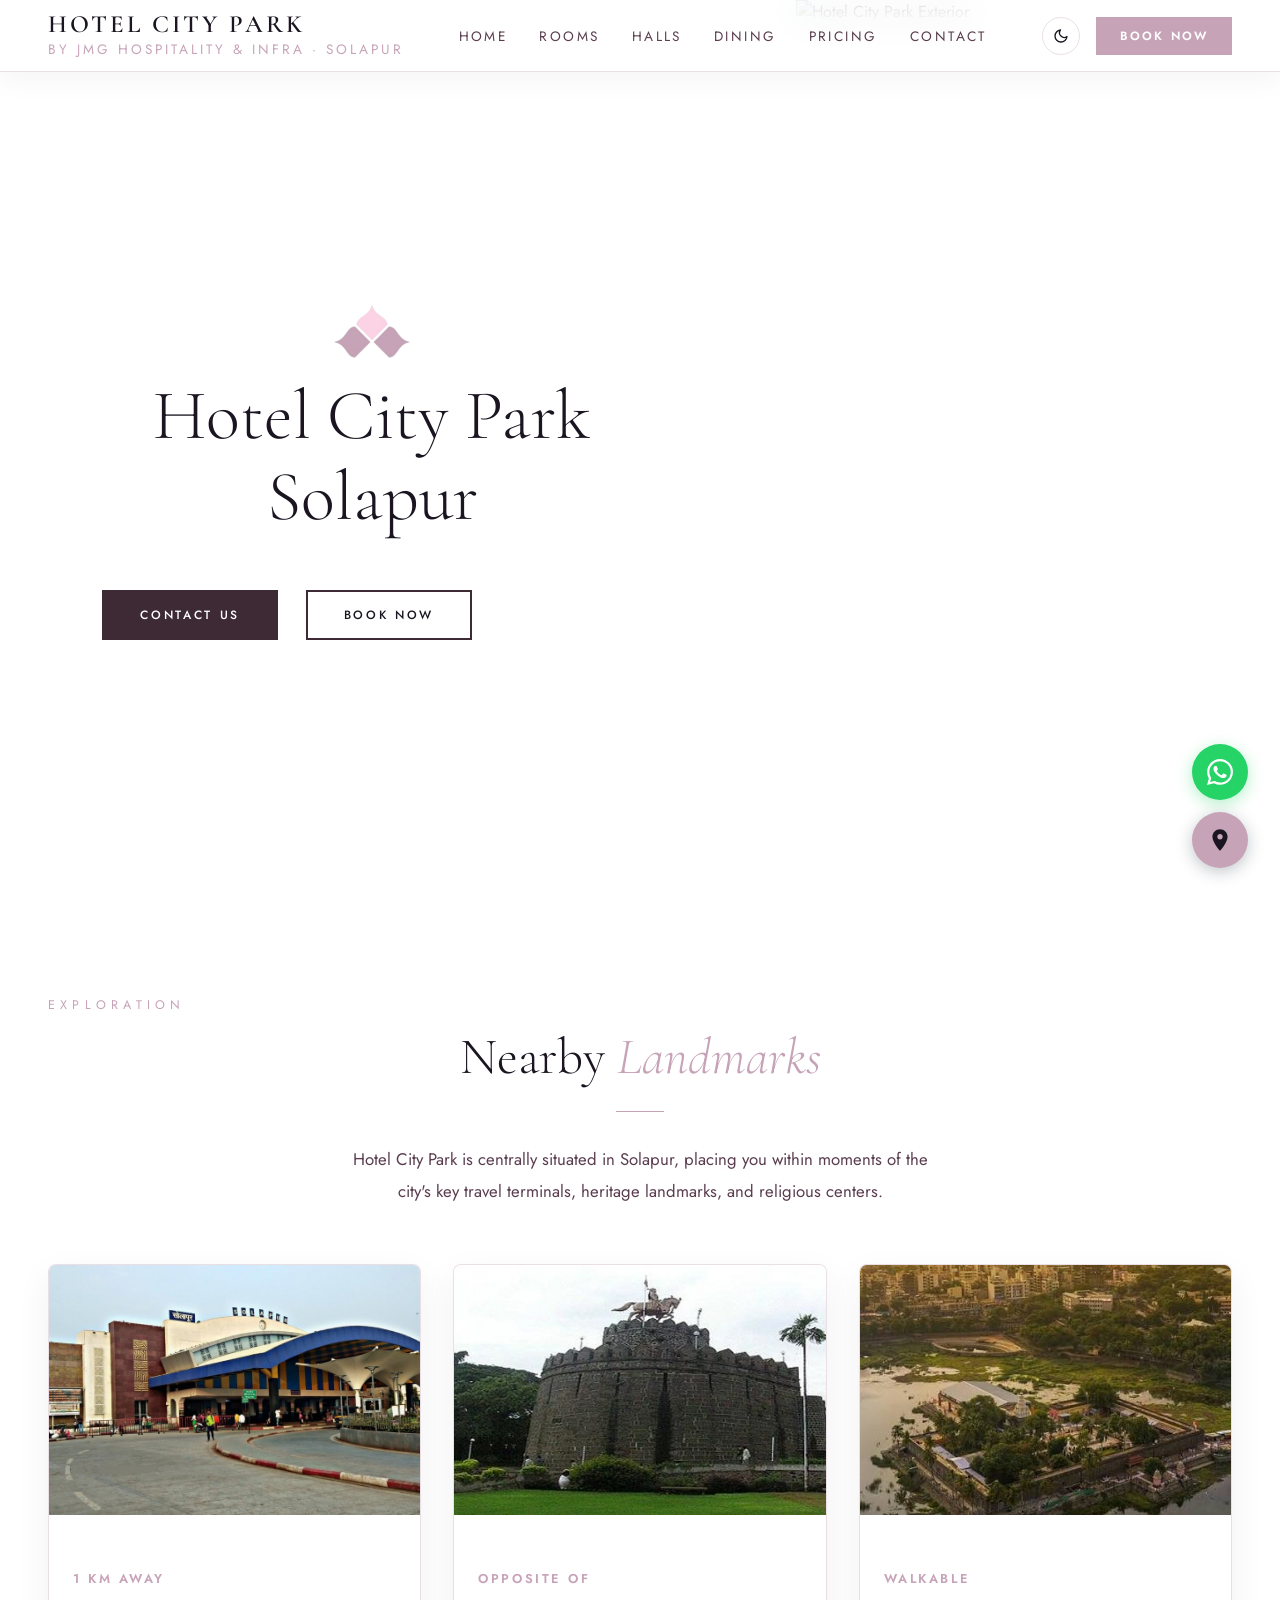
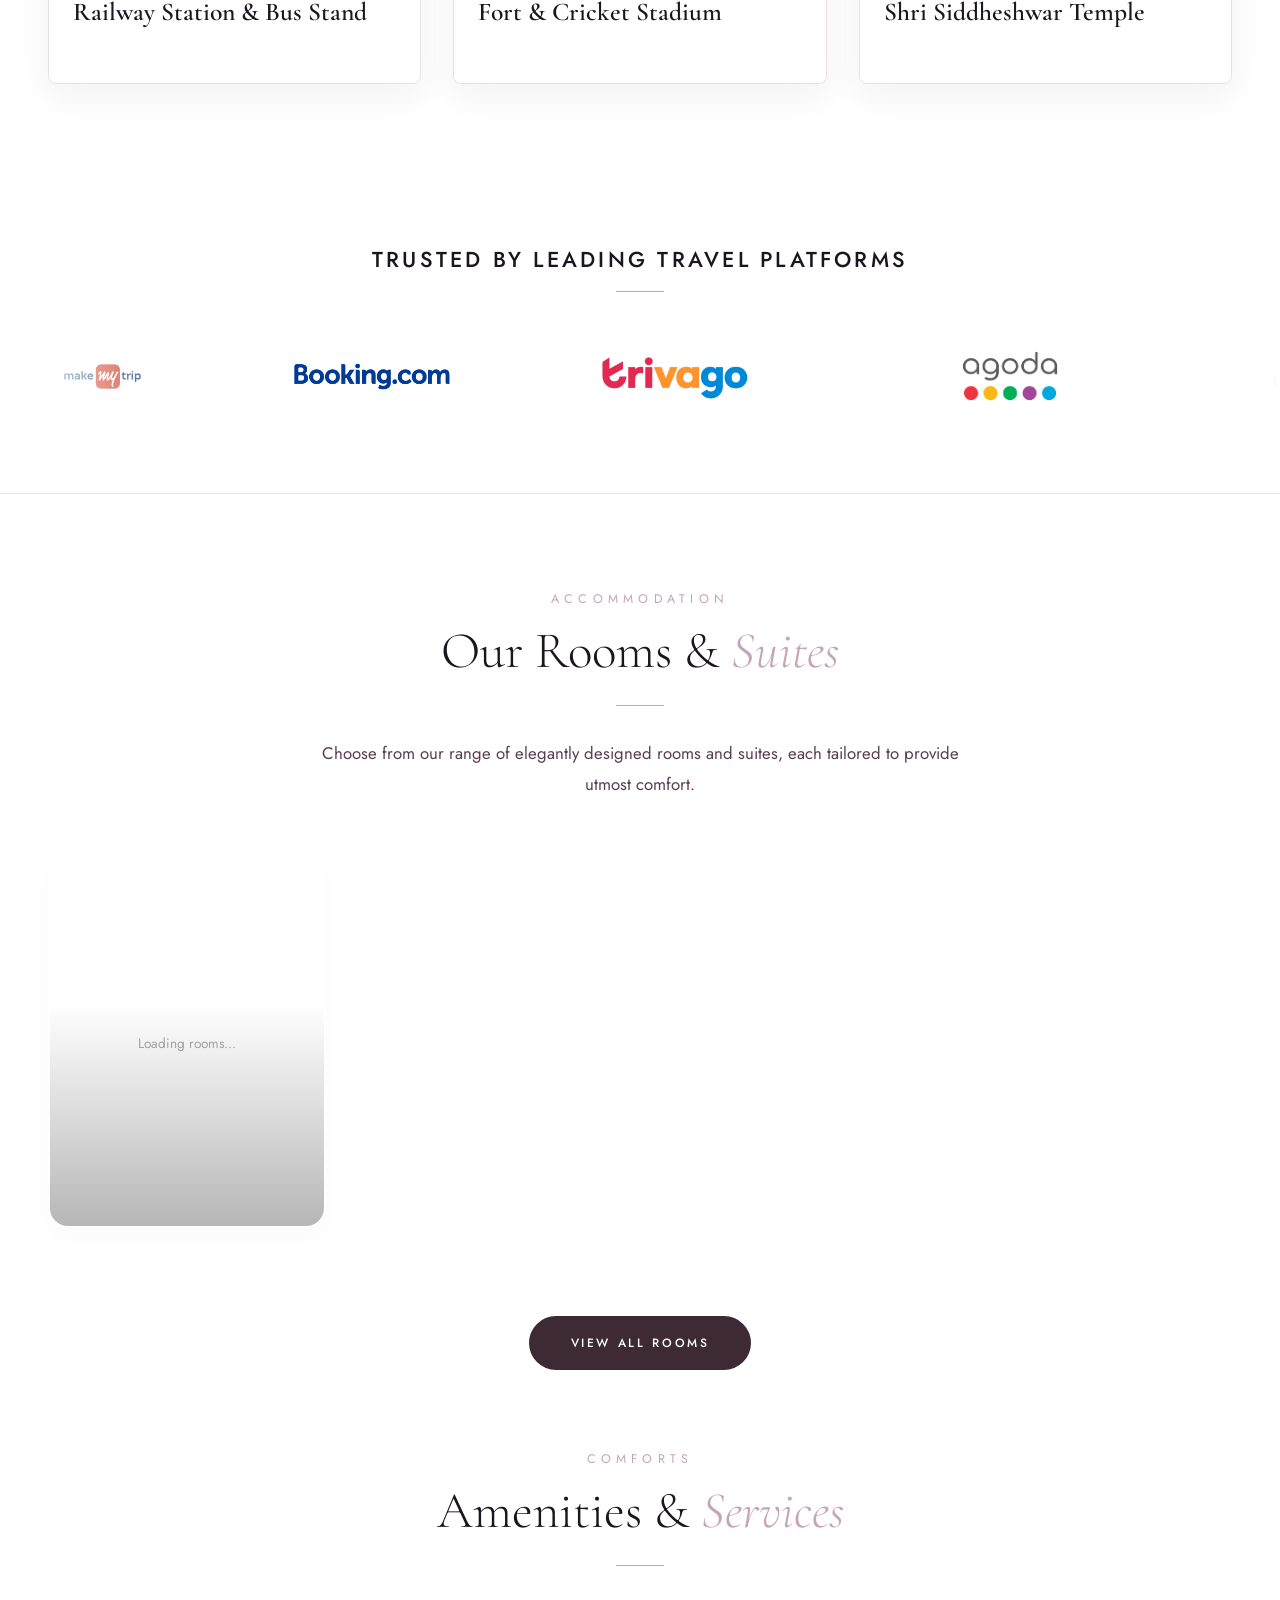
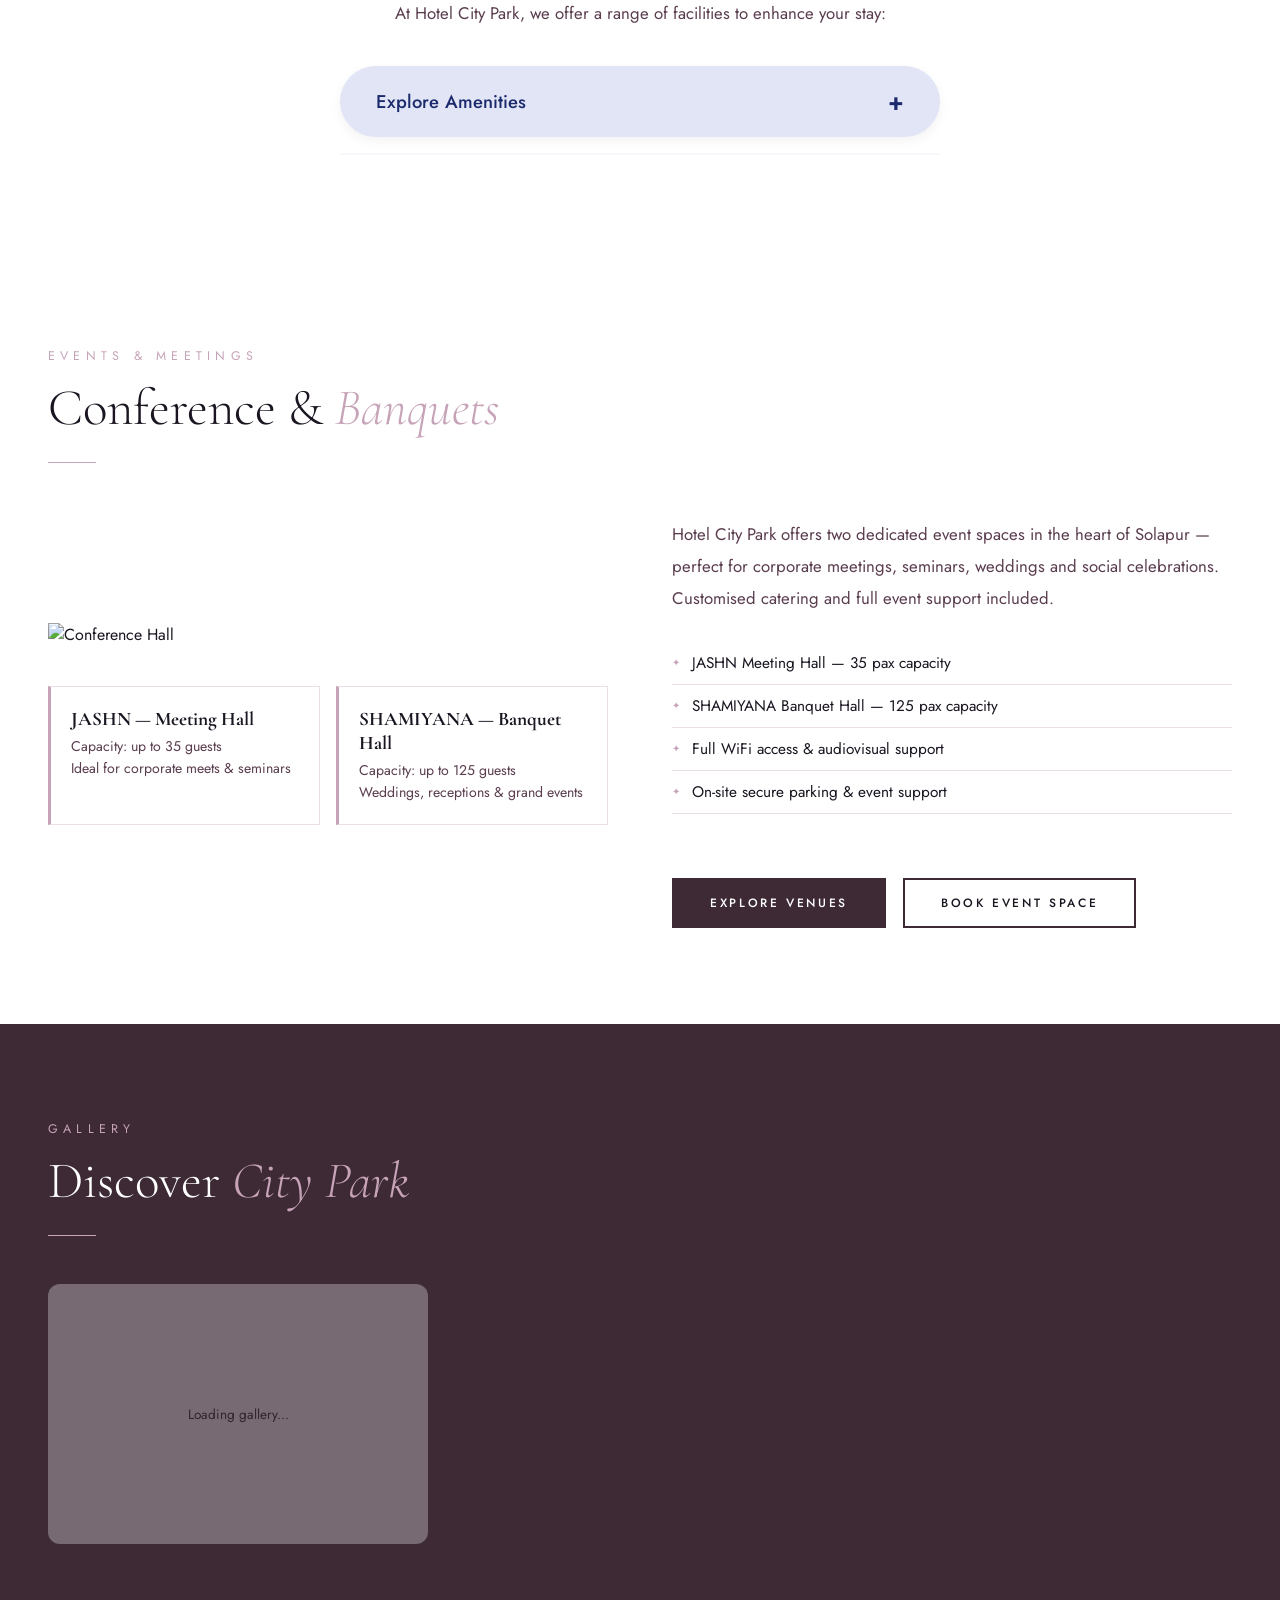
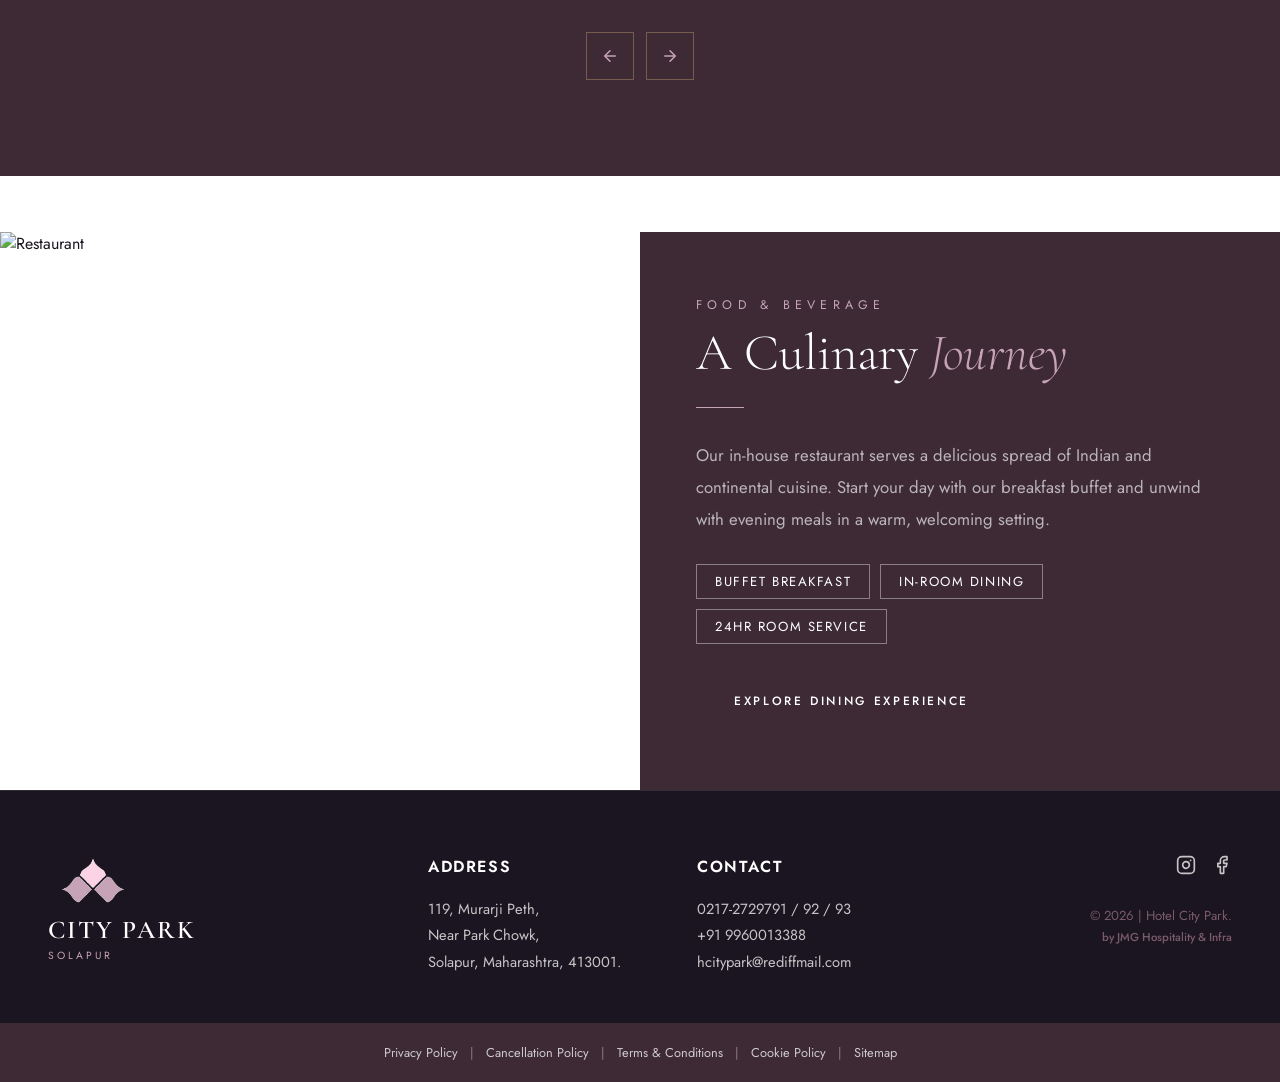
==== commit dc9b3c79: "Update booking page layout, inquiry formatting, and custom dropdown" ====
--- a/index.html
+++ b/index.html
@@ -38,7 +38,10 @@
   <div id="preloader">
     <div class="preloader-content">
       <img src="logo.png" alt="Hotel City Park Logo" class="preloader-logo">
-      <h2 class="preloader-title">Welcome to Hotel City Park</h2>
+      <h2 class="preloader-title">
+        <span class="preloader-welcome">Welcome to</span>
+        <span class="preloader-name">Hotel City Park</span>
+      </h2>
       <div class="preloader-bar-wrap">
         <div class="preloader-bar" id="preloaderBar"></div>
       </div>
@@ -288,7 +291,7 @@
               <span class="amenity-bullet">•</span> Business Center & Meeting Rooms
             </div>
             <div class="amenity-list-item">
-              <span class="amenity-bullet">•</span> In-Room Dining & Room Service
+              <span class="amenity-bullet">•</span> In-Room Dining (11am to 11pm) & House Keeping
             </div>
             <div class="amenity-list-item">
               <span class="amenity-bullet">•</span> Concierge & Travel Desk
--- a/style.css
+++ b/style.css
@@ -13,7 +13,7 @@
   
   --border-color: rgba(199, 163, 184, 0.35);
   --shadow: rgba(60, 42, 53, 0.06);
-  --nav-bg: rgba(255, 255, 255, 0.96);
+  --nav-bg: rgba(255, 255, 255, 0.75);
   --footer-bg: #ffffff;
   
   /* Button Variables */
@@ -50,7 +50,7 @@
   
   --border-color: rgba(255, 255, 255, 0.15);
   --shadow: rgba(0, 0, 0, 0.3);
-  --nav-bg: rgba(26, 21, 32, 0.96);
+  --nav-bg: rgba(26, 21, 32, 0.7);
   --footer-bg: #15111A;
   
   /* Legacy variables mappings for compatibility in dark mode */
@@ -219,20 +219,12 @@
   display: flex; align-items: center; justify-content: space-between;
   padding: 0 48px;
   height: 72px;
-  background: transparent;
-  transition: background 0.4s, box-shadow 0.4s;
-}
-nav.scrolled {
   background: var(--nav-bg);
   backdrop-filter: blur(18px) saturate(1.6);
   -webkit-backdrop-filter: blur(18px) saturate(1.6);
   border-bottom: 1px solid var(--border-color);
   box-shadow: 0 4px 32px var(--shadow);
-}
-nav.nav-subpage {
-  background: var(--nav-bg);
-  border-bottom: 1px solid var(--border-color);
-  box-shadow: 0 4px 32px var(--shadow);
+  transition: background 0.4s, box-shadow 0.4s, border-color 0.4s;
 }
 .nav-logo {
   display: flex; flex-direction: column; align-items: flex-start;
@@ -245,7 +237,7 @@
   text-transform: uppercase;
 }
 .nav-logo .tag {
-  font-size: 0.62rem; letter-spacing: 0.35em; color: var(--gold);
+  font-size: 0.85rem; letter-spacing: 0.22em; color: var(--gold);
   text-transform: uppercase; margin-top: 2px;
 }
 .nav-links {
@@ -325,21 +317,46 @@
   from { opacity: 0; transform: translateY(28px); }
   to   { opacity: 1; transform: translateY(0); }
 }
+.hero-desktop-branding {
+  display: flex;
+  flex-direction: column;
+  align-items: center;
+  text-align: center;
+  margin-bottom: 24px;
+}
 .hero-logo-img {
-  width: 100px;
+  width: 110px;
   height: auto;
-  margin-bottom: 20px;
+  margin: 0 auto 16px;
   display: block;
-}
-@media (max-width: 768px) {
-  .hero-logo-img {
-    margin: 0 auto 20px;
-  }
 }
 .hero-title {
   font-family: 'Cormorant Garamond', serif;
   font-size: clamp(2.5rem, 5.5vw, 4.5rem); font-weight: 300;
   line-height: 1.15; margin-bottom: 28px;
+}
+.hero-split .hero-title {
+  color: var(--text-primary);
+}
+.preloader-title {
+  display: flex;
+  flex-direction: column;
+  align-items: center;
+  gap: 6px;
+}
+.preloader-welcome {
+  font-family: 'Jost', sans-serif;
+  font-size: 0.8rem;
+  font-weight: 500;
+  text-transform: uppercase;
+  letter-spacing: 0.2em;
+  color: var(--gold);
+}
+.preloader-name {
+  font-family: 'Cormorant Garamond', serif;
+  font-size: 1.8rem;
+  font-weight: 400;
+  color: #ffffff;
 }
 .hero-mobile-img-wrap {
   display: none; /* Hidden on desktop */
@@ -1736,8 +1753,15 @@
 }
 @media (max-width: 768px) {
   nav { padding: 0 20px; }
-  .nav-logo .tag { font-size: 7px; }
-  .hero-desktop-branding { display: none !important; }
+  .nav-logo .tag { font-size: 11px; letter-spacing: 0.18em; }
+  .hero-desktop-branding {
+    display: flex !important;
+    flex-direction: column;
+    align-items: center;
+    text-align: center;
+    margin-bottom: 20px;
+  }
+  .hero-title { display: none !important; }
   .nav-links, .nav-book { display: none; }
   .hamburger { display: flex; }
   .section { padding: 64px 20px; }
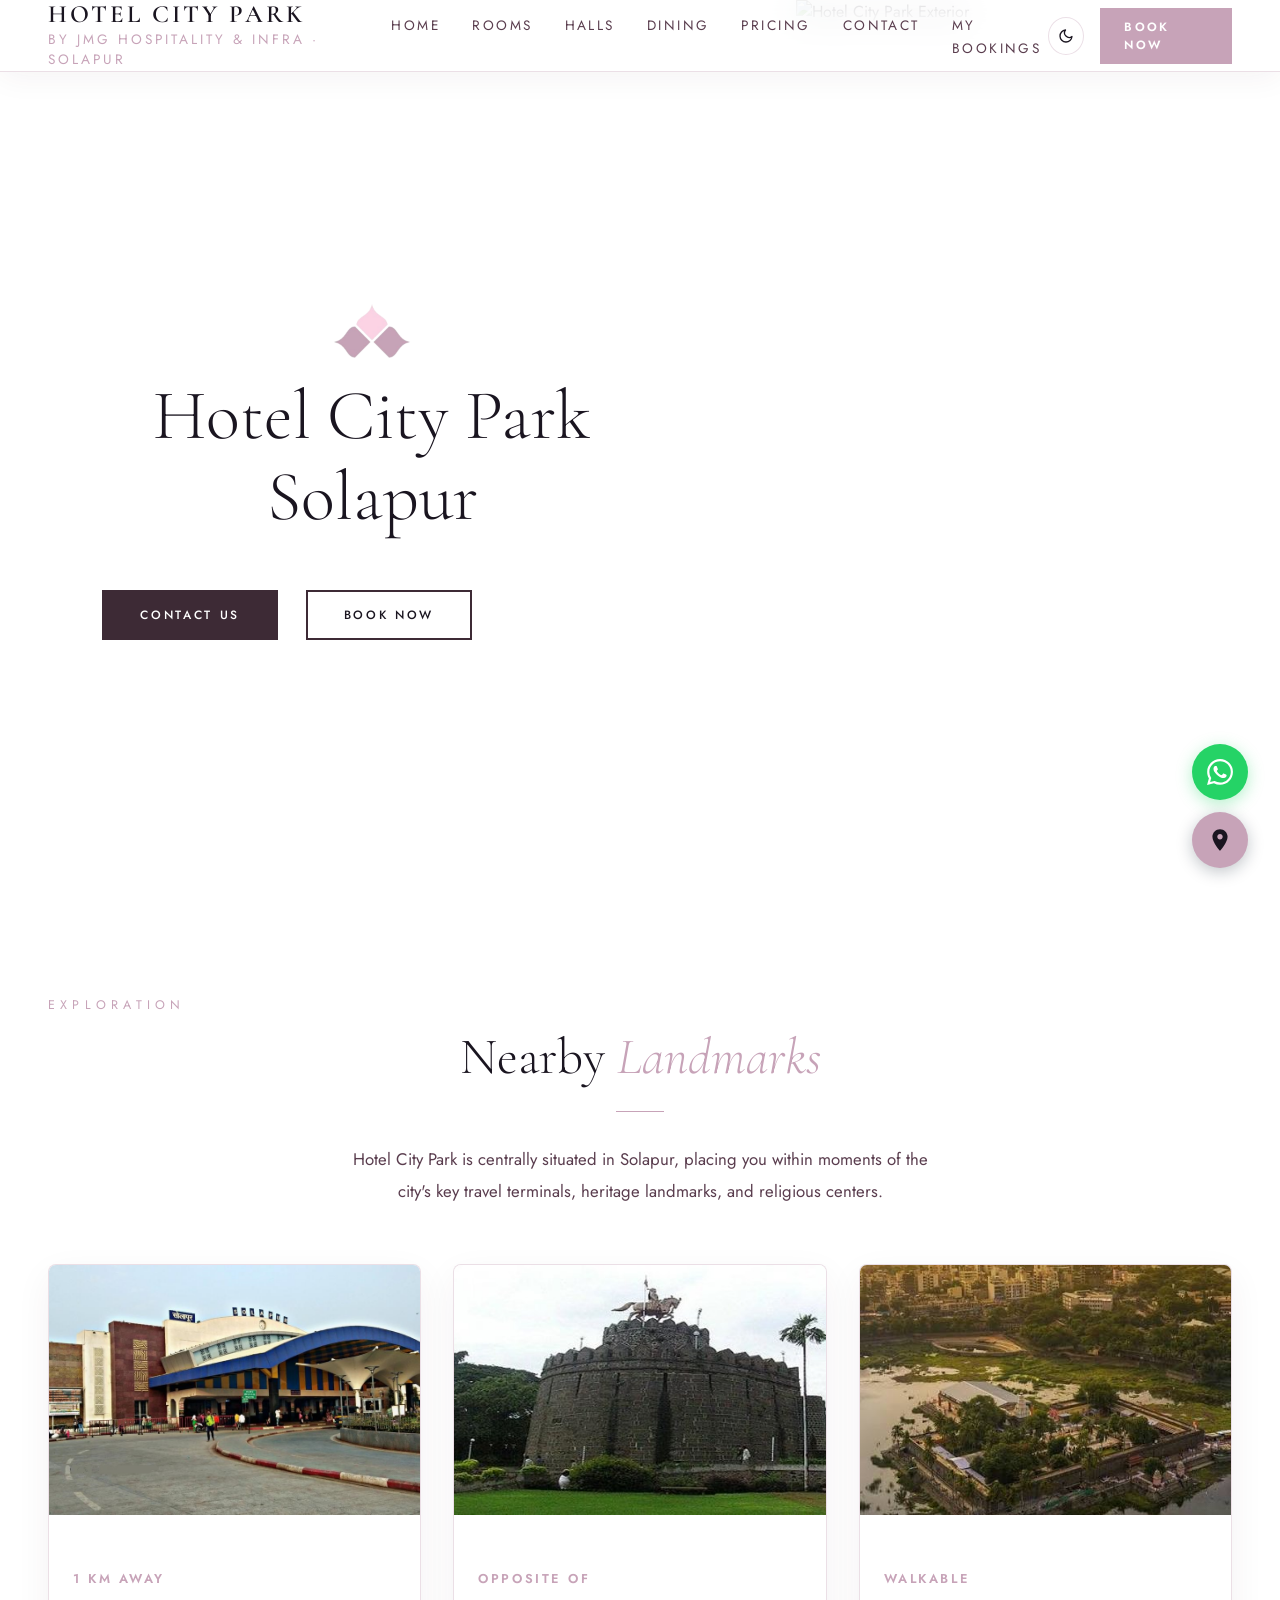
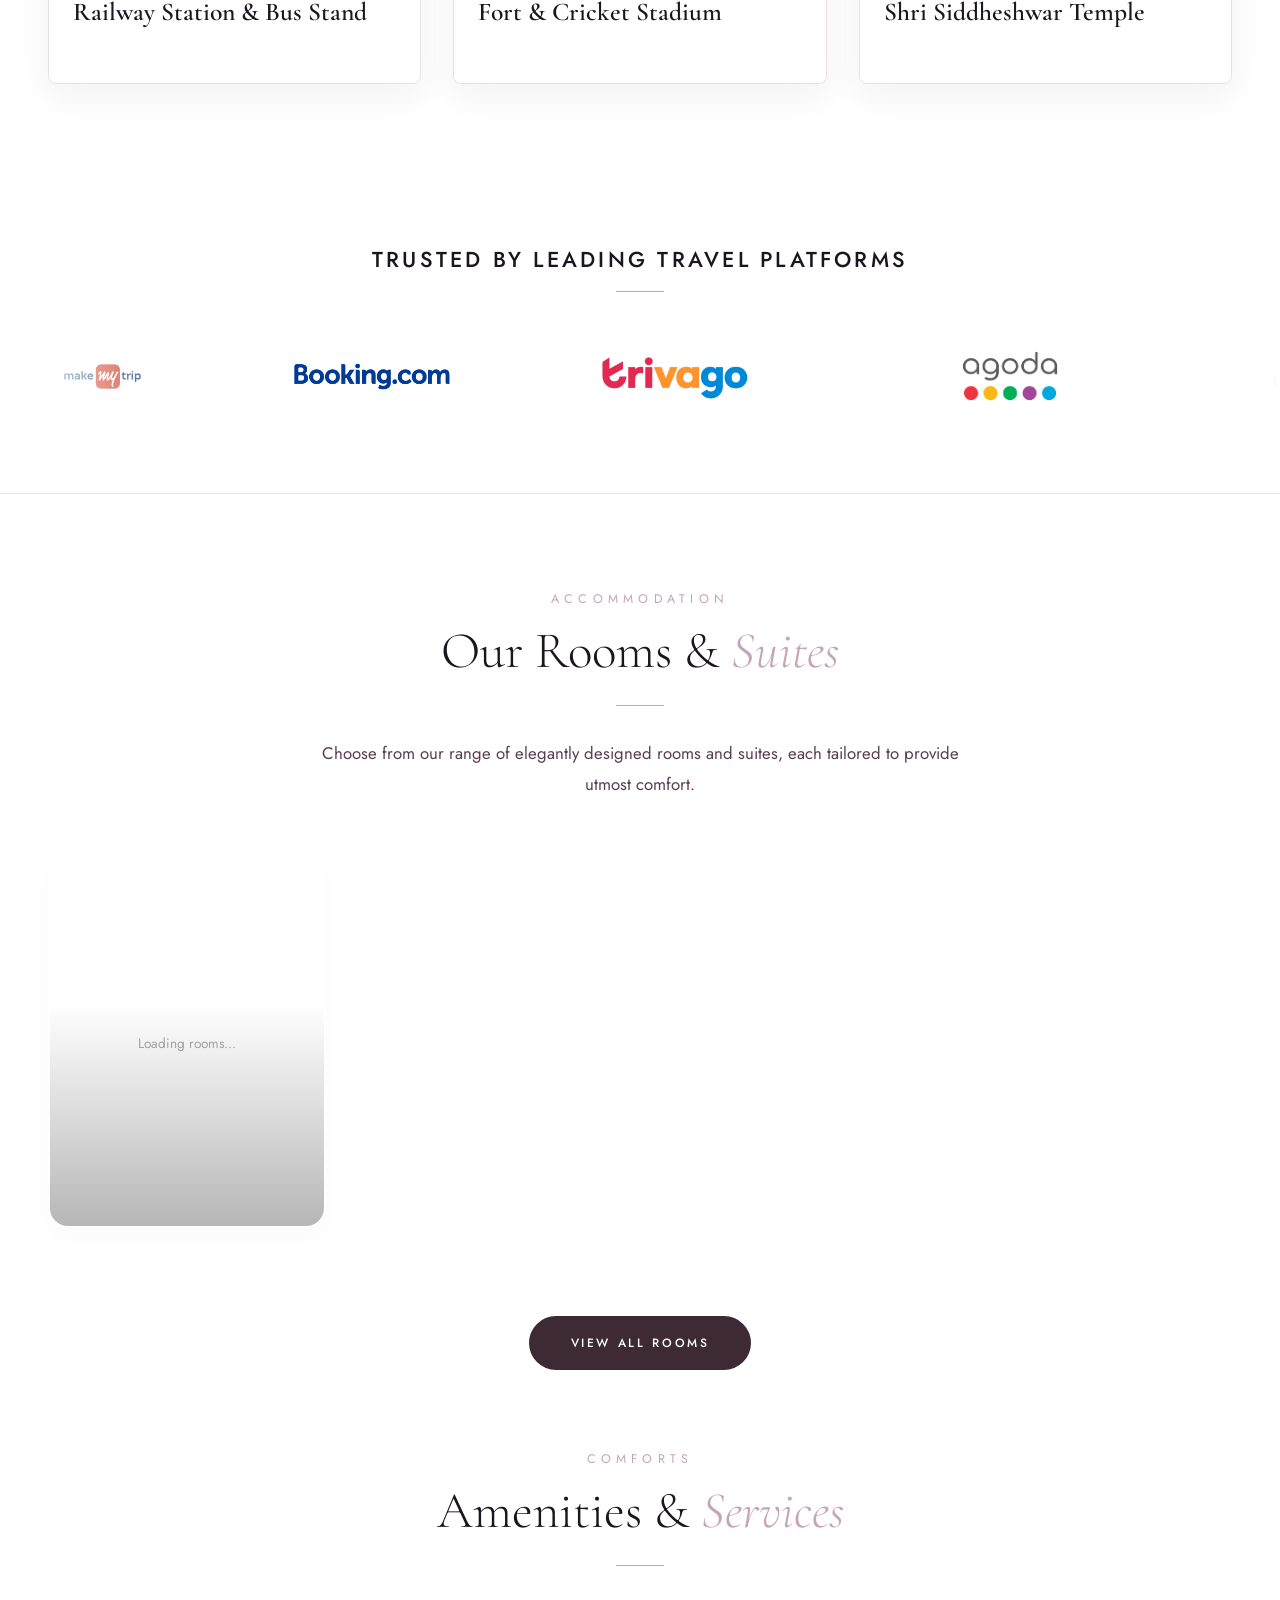
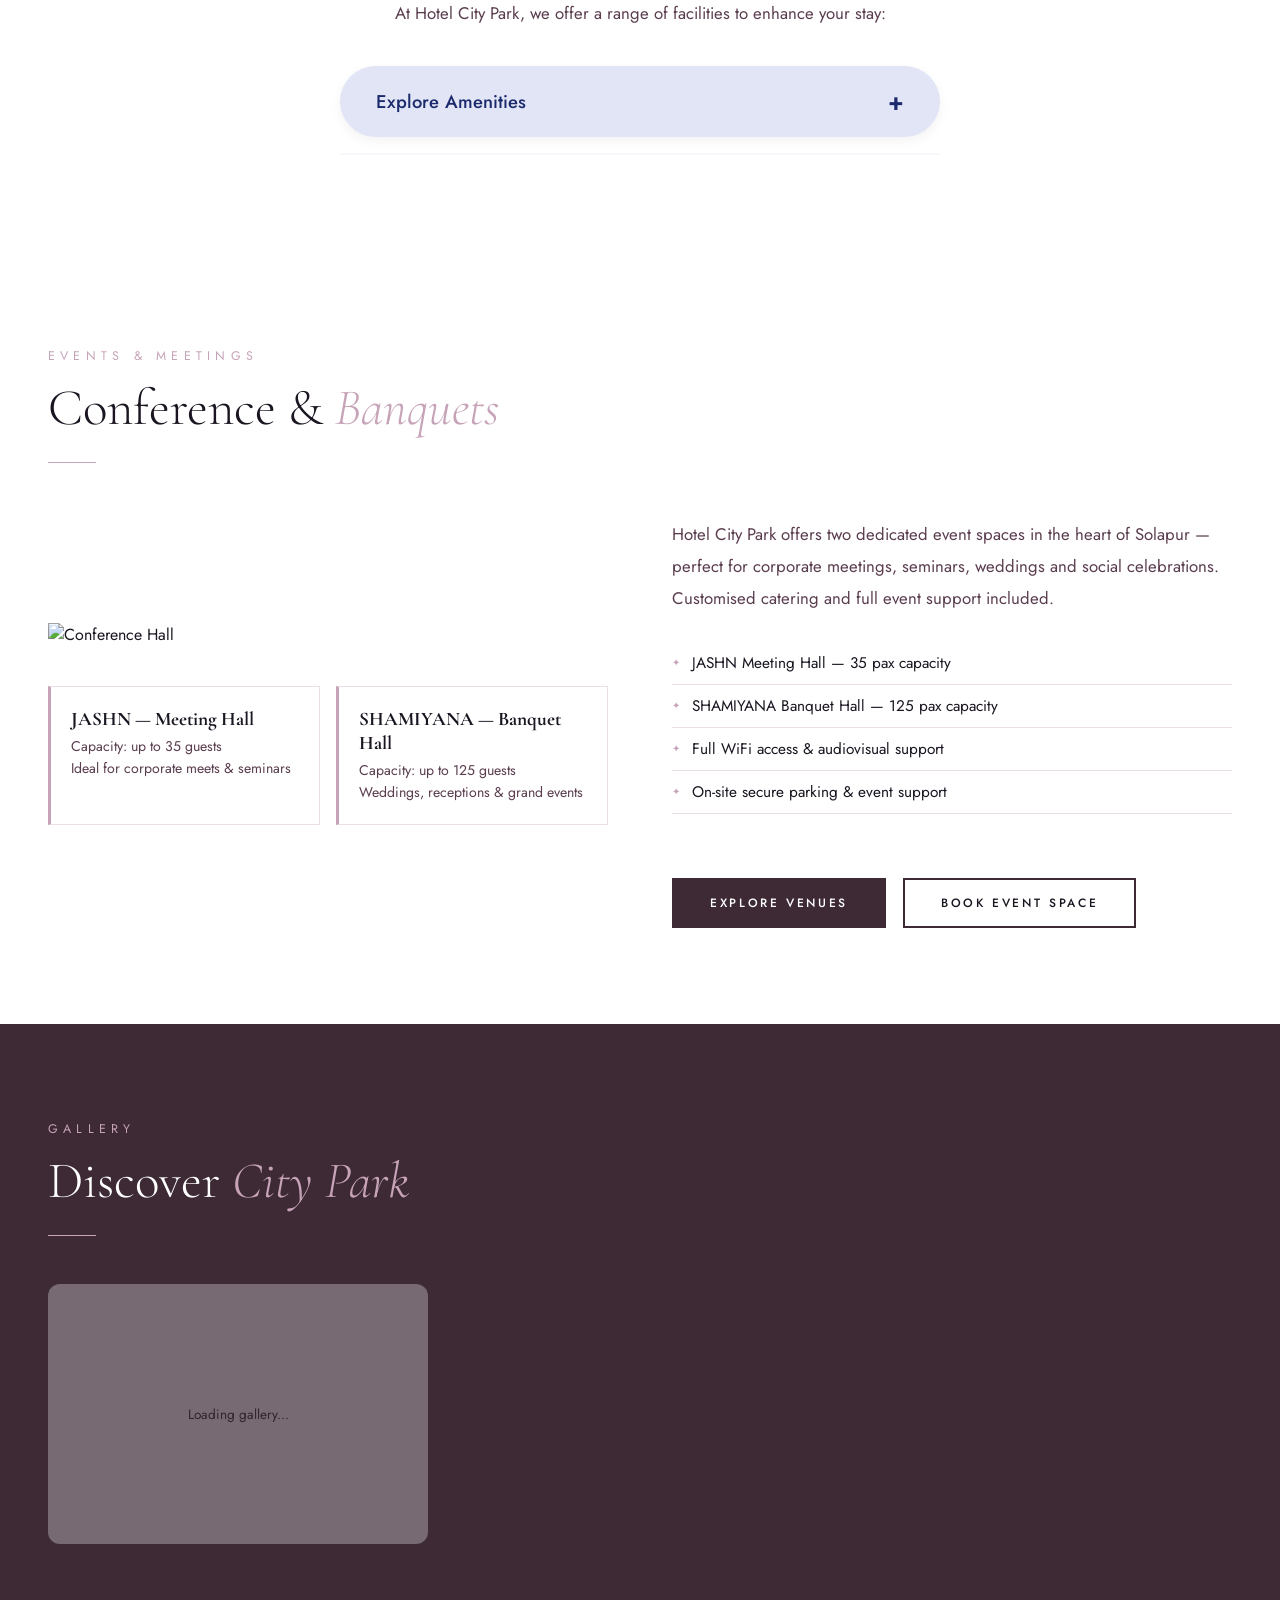
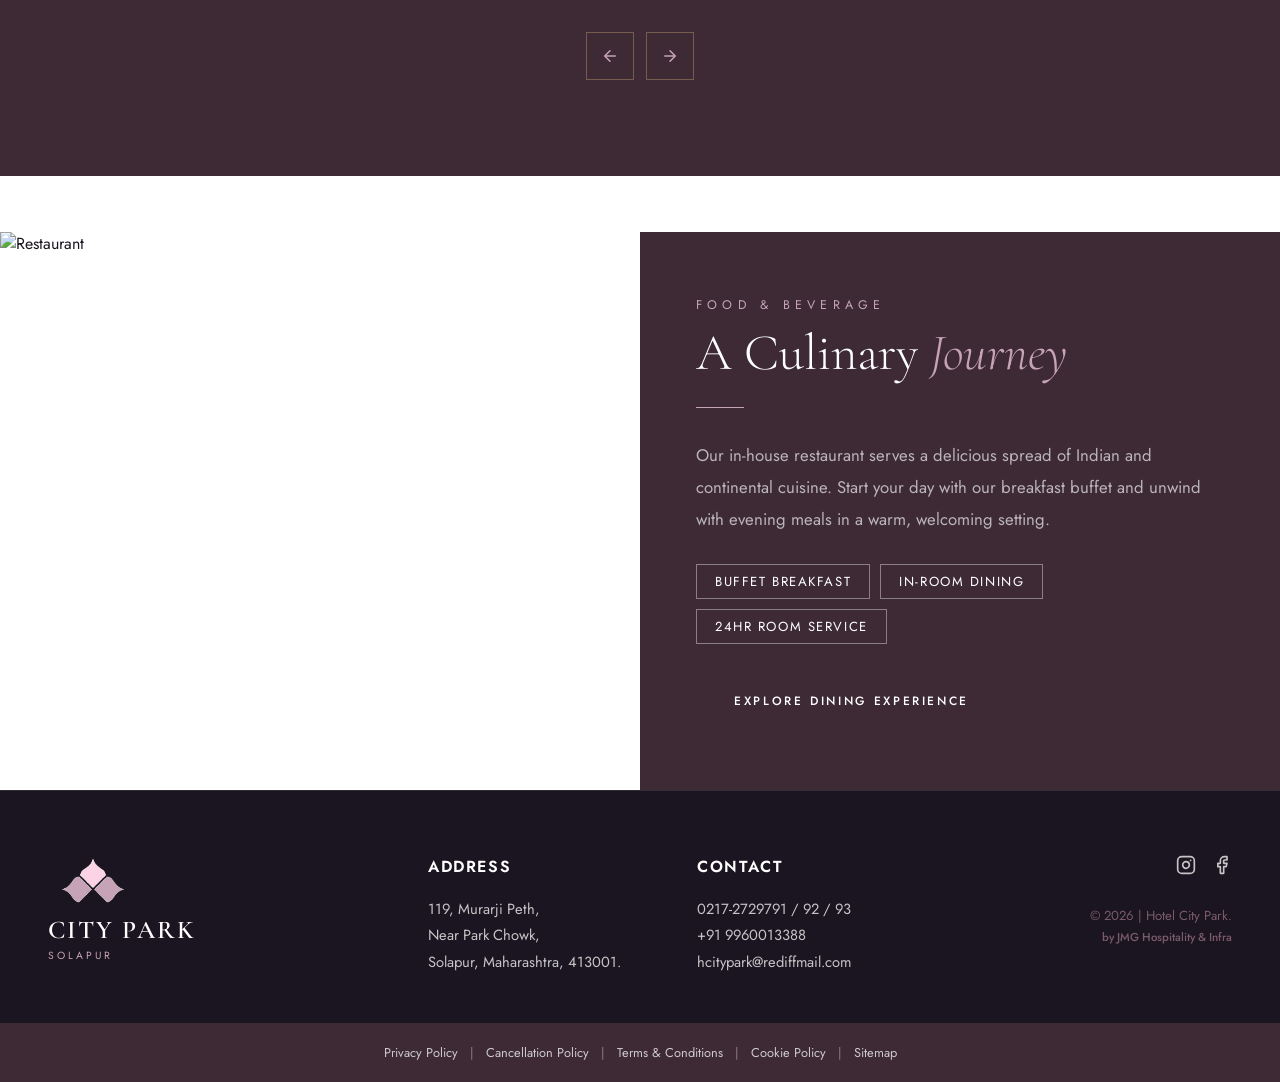
==== commit 72051ec7: "Implement My Bookings local storage dashboard, automatic time-based theme settings, and mobile layou" ====
--- a/index.html
+++ b/index.html
@@ -18,18 +18,13 @@
   <meta name="apple-mobile-web-app-title" content="City Park">
   <link rel="apple-touch-icon" href="logo.png">
   <script>
-    // Immediately set theme from localStorage (manual preference) or auto-detect based on time (7 PM to 5 AM dark mode)
-    (function () {
-      const savedTheme = localStorage.getItem('theme');
-      if (savedTheme) {
-        document.documentElement.setAttribute('data-theme', savedTheme);
-      } else {
-        const hour = new Date().getHours();
-        const isNight = hour >= 19 || hour < 5;
-        document.documentElement.setAttribute('data-theme', isNight ? 'dark' : 'light');
-      }
-    })();
-  </script>
+  // Automatically set theme based on time: 7 PM (19h) to 5 AM (5h) is dark mode, otherwise light mode
+  (function() {
+    const hour = new Date().getHours();
+    const isNight = hour >= 19 || hour < 5;
+    document.documentElement.setAttribute('data-theme', isNight ? 'dark' : 'light');
+  })();
+</script>
 </head>
 
 <body>
@@ -62,6 +57,7 @@
       <li><a href="dining.html" id="navDining">Dining</a></li>
       <li><a href="pricing.html" id="navPricing">Pricing</a></li>
       <li><a href="contact.html" id="navContact">Contact</a></li>
+    <li><a href="my-bookings.html" id="navMyBookings">My Bookings</a></li>
     </ul>
     <div style="display: flex; align-items: center;">
       <button id="themeToggle" class="theme-toggle-btn" aria-label="Toggle Theme">
@@ -103,6 +99,7 @@
     <a href="dining.html" onclick="toggleMobileMenu()">Dining</a>
 
     <a href="contact.html" onclick="toggleMobileMenu()">Contact Info</a>
+    <a href="my-bookings.html" onclick="toggleMobileMenu()">My Bookings</a>
     <a href="booking.html" onclick="toggleMobileMenu();" style="color:var(--gold)">Book Now</a>
 
     <button id="mobileThemeToggle" class="theme-toggle-btn" aria-label="Toggle Theme"
--- a/style.css
+++ b/style.css
@@ -395,7 +395,7 @@
 @media (max-width: 768px) {
   .hero-split {
     display: block;
-    padding: 110px 24px 64px;
+    padding: 85px 24px 64px;
     height: auto;
     min-height: auto;
   }
@@ -435,8 +435,14 @@
     display: block;
   }
   .hero-split-actions {
-    justify-content: center;
+    display: flex !important;
+    flex-direction: column-reverse !important;
+    align-items: center !important;
+    gap: 12px !important;
     width: 100%;
+  }
+  .hero-split-actions .btn-outline {
+    margin-left: 0 !important;
   }
   .hero-split-right {
     display: none; /* Hide desktop image panel on mobile */
@@ -1753,13 +1759,16 @@
 }
 @media (max-width: 768px) {
   nav { padding: 0 20px; }
-  .nav-logo .tag { font-size: 11px; letter-spacing: 0.18em; }
+  .nav-logo .tag { font-size: 8px; letter-spacing: 0.15em; }
   .hero-desktop-branding {
     display: flex !important;
     flex-direction: column;
     align-items: center;
     text-align: center;
-    margin-bottom: 20px;
+    margin-bottom: 10px !important;
+  }
+  .hero-logo-img {
+    margin-bottom: 0 !important;
   }
   .hero-title { display: none !important; }
   .nav-links, .nav-book { display: none; }
@@ -1783,6 +1792,17 @@
   .dining-img { min-height: 300px; }
   .info-cards-top { grid-template-columns: 1fr 1fr; }
   .form-panel { padding: 36px 20px; }
+
+  /* Zoom-in scroll reveal animation restricted to mobile view only */
+  .scroll-reveal-card {
+    opacity: 0 !important;
+    transform: scale(0.6) !important;
+    transition: opacity 1.4s cubic-bezier(0.25, 1, 0.5, 1), transform 1.4s cubic-bezier(0.25, 1, 0.5, 1) !important;
+  }
+  .scroll-reveal-card.visible {
+    opacity: 1 !important;
+    transform: scale(1) !important;
+  }
 }
 @media (max-width: 480px) {
   .amenities-grid { grid-template-columns: 1fr 1fr; }
